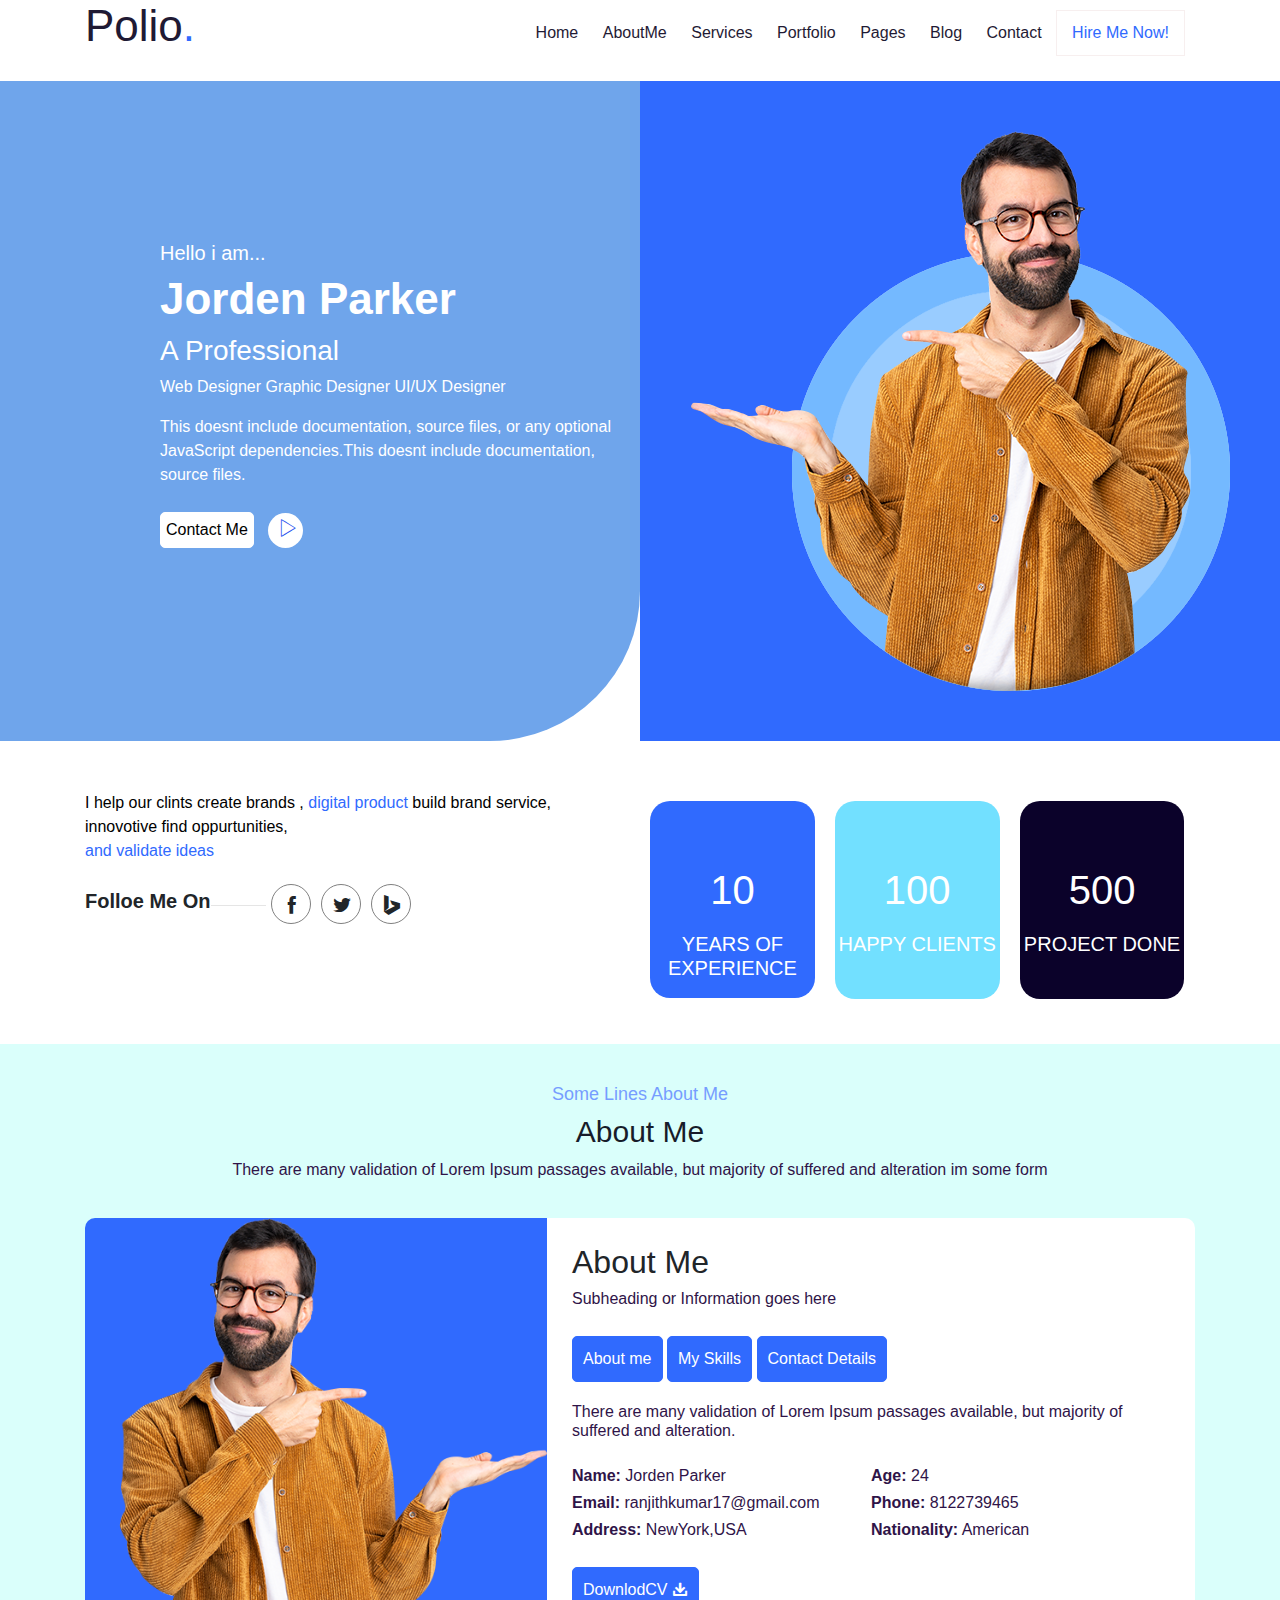
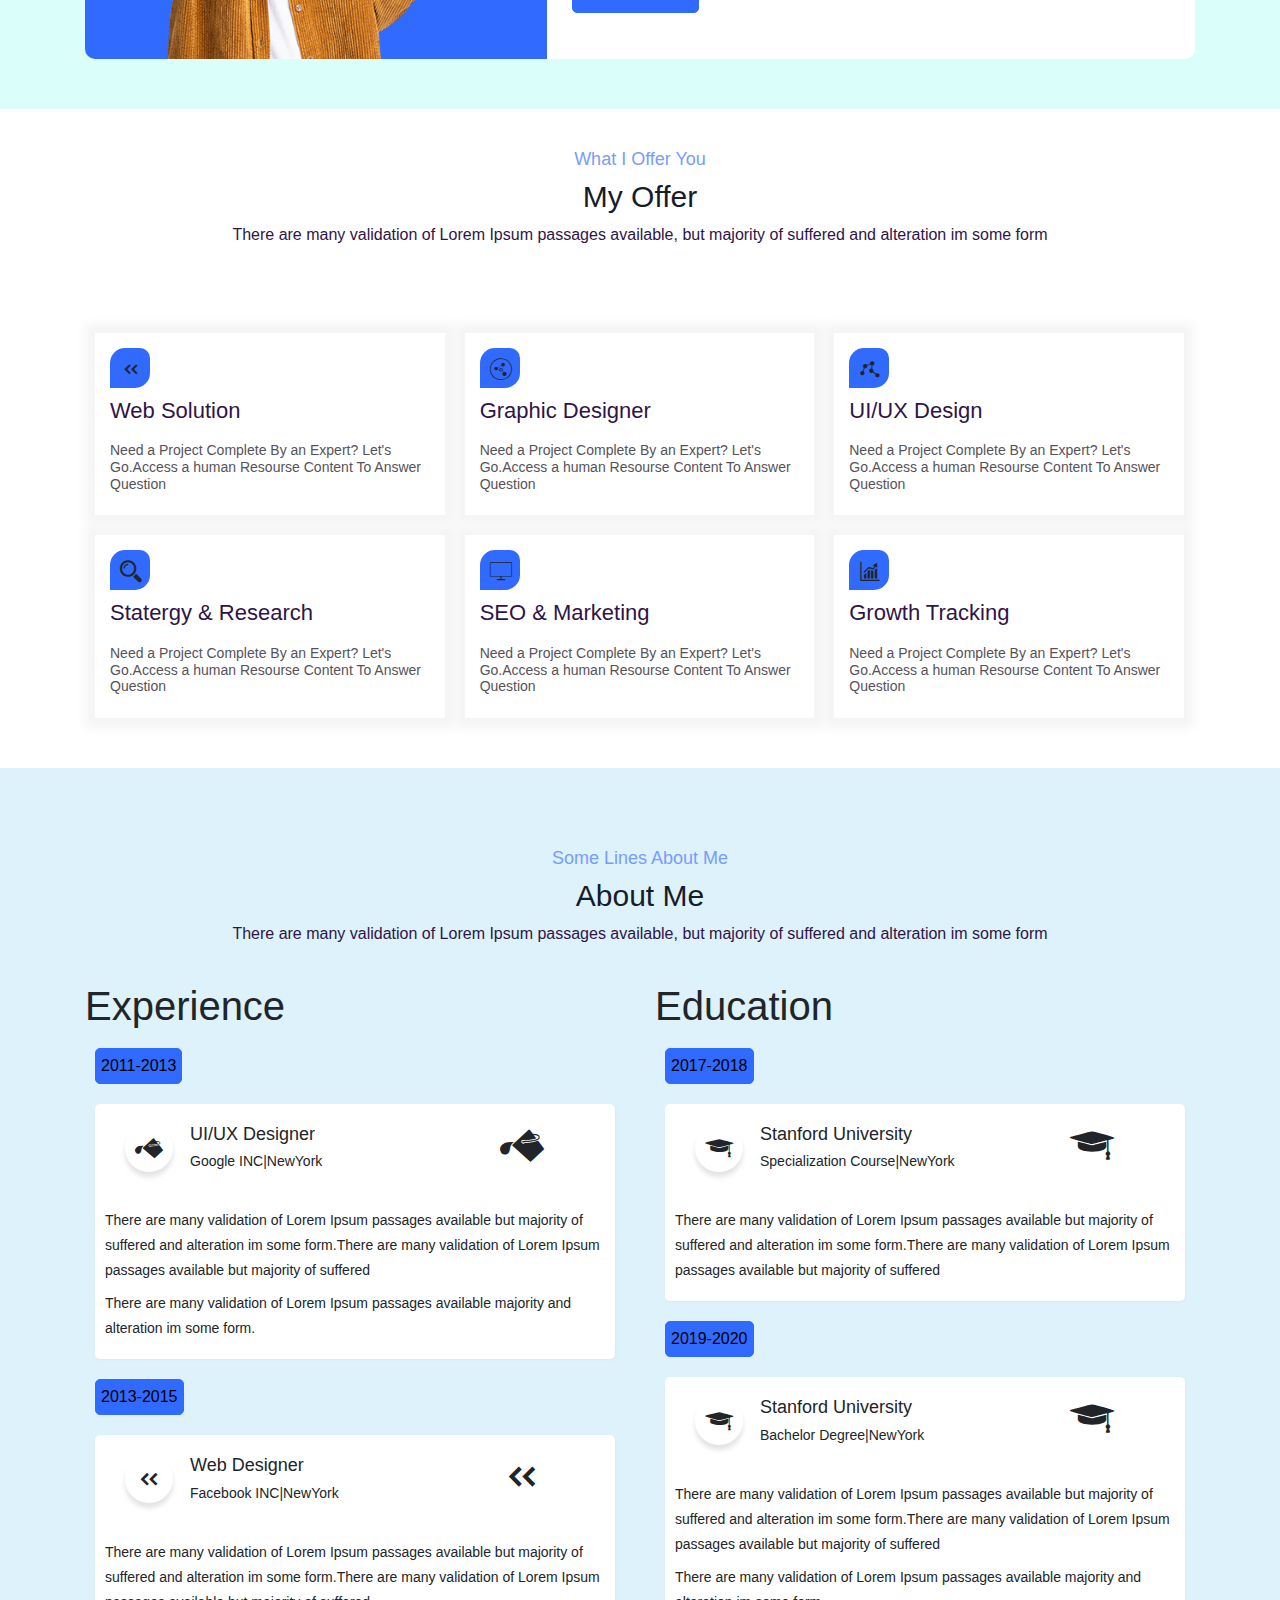
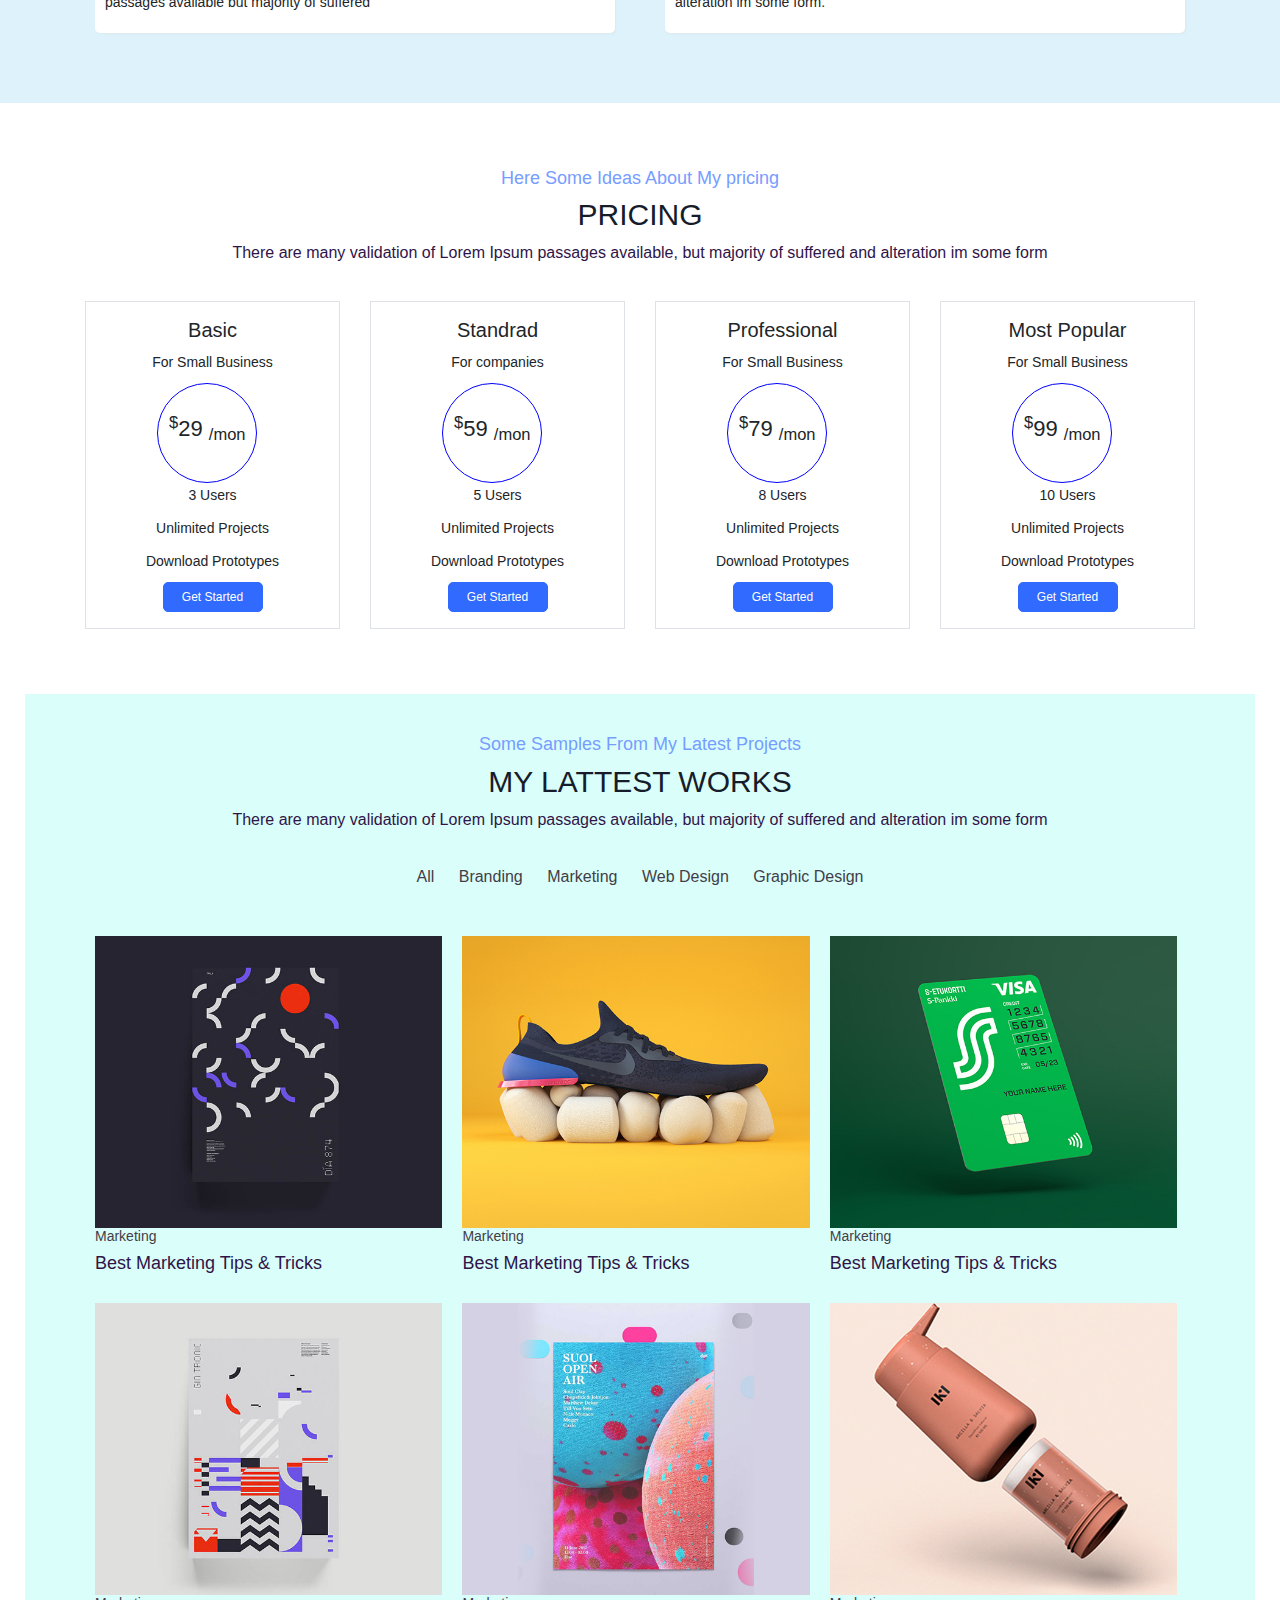
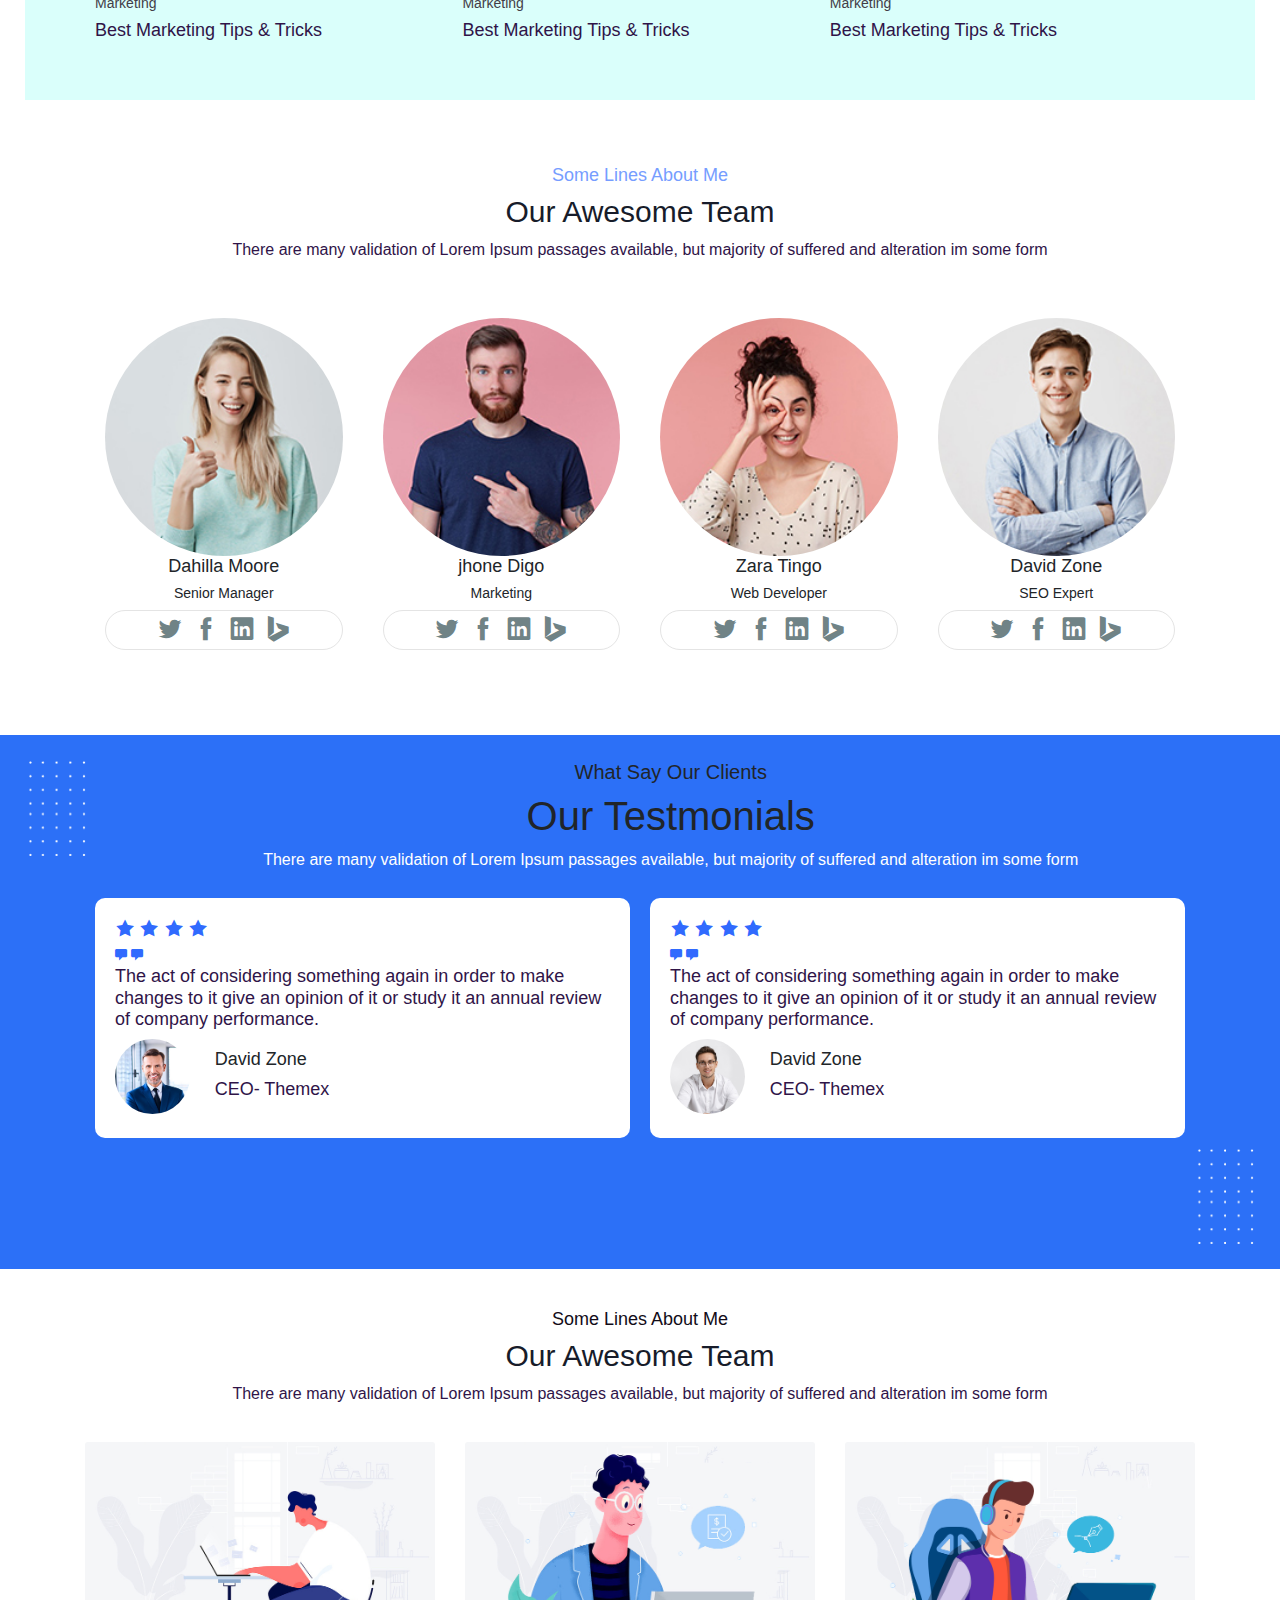
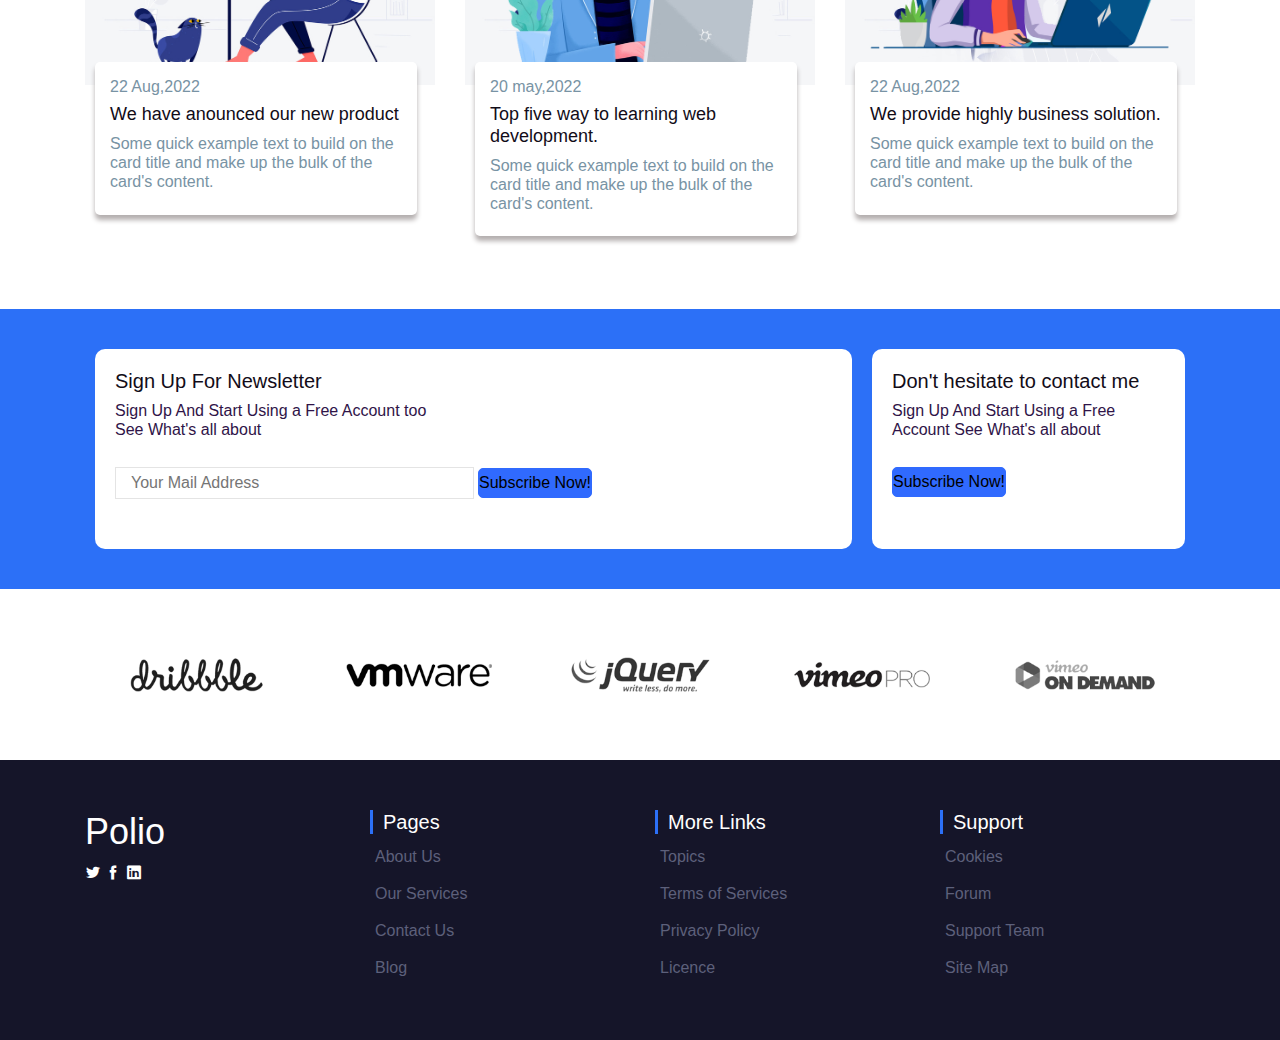
==== docs/index.html @ 1a8ba215 "first commit" ====
<!DOCTYPE html>
<html lang="en">
<head>
    <meta charset="UTF-8">
    <meta http-equiv="X-UA-Compatible" content="IE=edge">
    <meta name="viewport" content="width=device-width, initial-scale=1.0">
    <title>Document</title>
    <link rel="stylesheet" href="syle.css">
    <link rel="stylesheet" href="icofont.css">
    <link rel="stylesheet" href="bootstrap.min.css">
</head>
<body>
    <div class="flex-menu">
        <div class="container">
          
            <div class="header">
                <div class="head-text">
                    <h1>Polio<span style="color: rgb(48, 106, 254);">.</span></h1>
                </div>

                <div class="head-nav">
                    <nav>
                        <a href="">Home</a>
                        <a href="">AboutMe</a>
                        <a href="">Services</a>
                        <a href="">Portfolio</a>
                        <a href="">Pages</a>
                        <a href="">Blog</a>
                        <a href="">Contact</a>
                         <button>Hire Me Now!</button>
                       
                    </nav>
                     
                </div>
            </div>

        </div>
    </div>
    <!-- banner -->
    <div class="flex-banner">
        <div class="flexbox">
            
            <div class="banner-text">
                
                <div class="txt">
                    <h5>Hello i am...</h5>
                    <h1>Jorden Parker</h1>
                    <h3>A Professional</h3>
                    <ul>
                        <li>Web Designer</li>
                        <li>Graphic Designer</li>
                        <li>UI/UX Designer</li>
                    </ul>
                    <p>This doesnt include documentation, source files, or any optional JavaScript dependencies.This doesnt include documentation, source files.</p>
                    <button>Contact Me</button>
                    <div class="ii"><i class="icofont-play"></i></div>
                </div>
                
            </div>
            <div class="banner-img">
                <div class="image">
                    <img src="images/hero-image.png" alt="">
                </div>
            </div>
        </div>
    </div>
    <div class="achivements">
        <div class="container">
            <div class="acc">
                <div class="achive-co1">
                    <p>I help our clints create brands , <span style="color:rgb(48, 106, 254) ;">digital product</span> build  brand service, <br> innovotive find oppurtunities,
                        <br> <span style="color:rgb(48, 106, 254) ;">and validate ideas</span>
                    </p>
                    <div class="follow">
                        <h5><strong>Folloe Me On</strong></h5>
                        <div class="hr"><hr></div>
                        <i class="icofont-facebook"></i>
                        <i class="icofont-twitter"></i>
                        <i class="icofont-brand-bing"></i>

                    </div>
                </div>
                
                    <div class="achive-co">
                        <div class=" achive1">
                            <div class="ache">
                                <h1>10</h1>
                                <h6>YEARS OF EXPERIENCE</h6>
                            </div>
                        </div>
                        <div class=" achive2">
                          <div class="ache2">
                            <h1>100</h1>
                            <h6>HAPPY CLIENTS</h6>
                          </div>

                        </div>
                        <div class=" achive3">
                         <div class="ache3">
                            <h1>500</h1>
                            <h6>PROJECT DONE</h6>
                         </div>
                        </div>
                    </div>
                
            </div>
        </div>
    </div>
    
    <!-- about me  -->
    <div class="about">
       <div class="abttxt">
        <h5>Some Lines About Me</h5>
        <h1>About Me</h1>
        <p>There are many validation of Lorem Ipsum passages available, but majority of suffered and alteration im some form </p>
       </div>
        <div class="container">
          <div class="abot">
            <div class="aboutimg">
                <div class="abt-img">
                    <img src="images/about-me.png" alt="">
                </div>
            </div>
            <div class="about-me">
                <div class="abtme">
                    <h2>About Me</h2>
                    <h5>Subheading or Information goes here</h5>
                    <a href=""></a><button>About me</button>
                    <a href=""><button>My Skills</button></a>
                    <a href=""><button>Contact Details</button></a>
                    <h5>There are many validation of Lorem Ipsum passages available, but majority of suffered and alteration.</h5>
                   <div class="abtm">
                    <div class="name1">
                        <h5><strong>Name:</strong> Jorden Parker</h5>
                        <h5><strong>Email:</strong> ranjithkumar17@gmail.com</h5>
                        <h5><strong>Address:</strong> NewYork,USA</h5>
                       
                    </div>
                    <div class="name2">
                        <h5><strong>Age:</strong> 24</h5>
                        <h5><strong>Phone:</strong> 8122739465</h5>
                        <h5><strong>Nationality:</strong> American</h5>
                    </div>
                   </div>
                   <button>DownlodCV <i class="icofont-download"></i></button>
                </div>
            </div>
          </div>
        </div>
  
    </div>
    <!-- offer -->
    <div class="offers">
        <div class="abttxt">
            <h5>What I Offer You</h5>
            <h1>My Offer</h1>
            <p>There are many validation of Lorem Ipsum passages available, but majority of suffered and alteration im some form </p>
           </div>
           <div class="container">
            <div class=" offer">
                <div class="  offer1">
                  
                    <div class="offer11">
                        <div class="icon-abt">
                            <i class="icofont-double-left"></i>
                        </div>
                        <h3>Web Solution</h3>
                        <h4>Need a Project Complete By an Expert? Let's Go.Access a human Resourse Content To Answer Question</h4>

                    </div>
                </div>
                <div class=" offer1">
                  
                    <div class="offer11">
                        <div class="icon-abt">
                            <i class="icofont-chart-radar-graph"></i>
                        </div>
                        <h3>Graphic Designer</h3>
                        <h4>Need a Project Complete By an Expert? Let's Go.Access a human Resourse Content To Answer Question</h4>

                    </div>
                </div>
                <div class="  offer1">
                  
                    <div class="offer11">
                        <div class="icon-abt">
                            <i class="icofont-connection"></i>
                        </div>
                        <h3>UI/UX Design</h3>
                        <h4>Need a Project Complete By an Expert? Let's Go.Access a human Resourse Content To Answer Question</h4>

                    </div>
                </div>
                <div class="  offer1">
                  
                    <div class="offer11">
                        <div class="icon-abt">
                            <i class="icofont-search-2"></i>
                        </div>
                        <h3>Statergy & Research</h3>
                        <h4>Need a Project Complete By an Expert? Let's Go.Access a human Resourse Content To Answer Question</h4>

                    </div>
                </div>
                <div class="  offer1">
                  
                    <div class="offer11">
                        <div class="icon-abt">
                            <i class="icofont-monitor"></i>
                        </div>
                        <h3>SEO & Marketing</h3>
                        <h4>Need a Project Complete By an Expert? Let's Go.Access a human Resourse Content To Answer Question</h4>

                    </div>
                </div>
                <div class="  offer1">
                  
                    <div class="offer11">
                        <div class="icon-abt">
                            <i class="icofont-chart-growth"></i>
                        </div>
                        <h3>Growth Tracking</h3>
                        <h4>Need a Project Complete By an Expert? Let's Go.Access a human Resourse Content To Answer Question</h4>

                    </div>
                </div>
                
                
            </div>

           </div>
    </div>
    
    <!--  my resume-->
    <div class="resume">
        <div class="abttxt">
            <h5>Some Lines About Me</h5>
            <h1>About Me</h1>
            <p>There are many validation of Lorem Ipsum passages available, but majority of suffered and alteration im some form </p>
        </div>
           <div class="container">
            
            <div class="row">
                <div class=" col-6">
                    <h1>Experience</h1>
                    <button>2011-2013</button>
                   <div class="exp">
                   
                   <div class="flex-exp">
                    <div class="flex-icn">
                       <div class="icn">
                        <div class="icon1"><i class="icofont-color-bucket"></i>
                        </div>
                       </div>
                       <div class="res-txt">
                        <div class="resume-text">
                            <h2>UI/UX Designer</h2>
                             <h5>Google INC|NewYork </h5>
                         </div>
                       </div>
                       <div class="icn2">
                        <div class="icon1"><i class="icofont-color-bucket"></i>
                        </div>
                       </div>

                    
                       
                    </div>
                        <div class="rex-txt">
                            <h5>There are many validation of Lorem Ipsum passages available but majority of suffered and alteration im some form.There are many validation of Lorem Ipsum passages available but majority of suffered </h5>
                            <h5>There are many validation of Lorem Ipsum passages available majority and alteration im some form.</h5>
                        </div>
                   </div>
                   </div>
                   <button>2013-2015</button>
                   <div class="exp">
                   
                   <div class="flex-exp">
                    <div class="flex-icn">
                       <div class="icn">
                        <div class="icon1"><i class="icofont-double-left"></i>
                        </div>
                       </div>
                       <div class="res-txt">
                        <div class="resume-text">
                            <h2>Web Designer</h2>
                             <h5>Facebook INC|NewYork </h5>
                         </div>
                       </div>
                       <div class="icn2">
                        <div class="icon1"><i class="icofont-double-left"></i>
                        </div>
                       </div>

                    
                       
                    </div>
                        <div class="rex-txt">
                            <h5>There are many validation of Lorem Ipsum passages available but majority of suffered and alteration im some form.There are many validation of Lorem Ipsum passages available but majority of suffered </h5>
                           
                        </div>
                   </div>
                   </div>
                </div>
                 <div class="col-6">
                    <h1>Education</h1>
                    <button>2017-2018</button>
                   <div class="exp">
                   
                   <div class="flex-exp">
                    <div class="flex-icn">
                       <div class="icn">
                        <div class="icon1"><i class="icofont-hat-alt"></i>
                        </div>
                       </div>
                       <div class="res-txt">
                        <div class="resume-text">
                            <h2>Stanford University</h2>
                             <h5>Specialization Course|NewYork </h5>
                         </div>
                       </div>
                       <div class="icn2">
                        <div class="icon1"><i class="icofont-hat-alt"></i>
                        </div>
                       </div>

                    
                       
                    </div>
                        <div class="rex-txt">
                            <h5>There are many validation of Lorem Ipsum passages available but majority of suffered and alteration im some form.There are many validation of Lorem Ipsum passages available but majority of suffered </h5>
                           
                        </div>
                   </div>
                   </div>
                   <button>2019-2020</button>
                   <div class="exp">
                   
                   <div class="flex-exp">
                    <div class="flex-icn">
                       <div class="icn">
                        <div class="icon1"><i class="icofont-hat-alt"></i>
                        </div>
                       </div>
                       <div class="res-txt">
                        <div class="resume-text">
                            <h2>Stanford University</h2>
                             <h5>Bachelor Degree|NewYork </h5>
                         </div>
                       </div>
                       <div class="icn2">
                        <div class="icon1"><i class="icofont-hat-alt"></i>
                        </div>
                       </div>

                    
                       
                    </div>
                        <div class="rex-txt">
                            <h5>There are many validation of Lorem Ipsum passages available but majority of suffered and alteration im some form.There are many validation of Lorem Ipsum passages available but majority of suffered </h5>
                            <h5>There are many validation of Lorem Ipsum passages available majority and alteration im some form.</h5>
                           
                        </div>
                   </div>
                   </div>
                </div>

                 </div>            
                
                </div>
                
               
            </div>
            
           </div>
    </div>
    
    
                        
                    
                    
                 
                   
                 
   
                
                  
      

    <!--  pricing table-->
    <div class="pricing">
        <div class="abttxt">
            <h5>Here Some Ideas About My pricing </h5>
            <h1>PRICING <TABLE></TABLE></h1>
            <p>There are many validation of Lorem Ipsum passages available, but majority of suffered and alteration im some form </p>
           </div>
           <div class="container text-center">
            <div class="row g-2">
              <div class="col-3 basic ">
                <div class="p-3 border bg-white">
                    <h2> Basic</h2>
                    <h5>For Small Business</h5>
                    <div class="price">
                        <h3><sup>$</sup>29 <sub>/mon</sub></h3>
                    </div>
                    <h5>3 Users</h5>
                    <h5>Unlimited Projects</h5>
                    <h5>Download Prototypes</h5>
                    <button>Get Started</button>
                </div>
              </div>
              <div class="col-3 basic">
                <div class="p-3 border bg-white">
                    <h2>Standrad</h2>
                    <h5>For companies </h5>
                    <div class="price">
                        <h3><sup>$</sup>59 <sub>/mon</sub></h3>
                    </div>
                    <h5>5 Users</h5>
                    <h5>Unlimited Projects</h5>
                    <h5>Download Prototypes</h5>
                    <button>Get Started</button>
                </div>
              </div>
              <div class="col-3 basic">
                <div class="p-3 border bg-white">
                    <h2> Professional</h2>
                    <h5>For Small Business</h5>
                    <div class="price">
                        <h3><sup>$</sup>79 <sub>/mon</sub></h3>
                    </div>
                    <h5>8 Users</h5>
                    <h5>Unlimited Projects</h5>
                    <h5>Download Prototypes</h5>
                    <button>Get Started</button>
                </div>
              </div>
              <div class="col-3 basic">
                <div class="p-3 border bg-white">
                    <h2> Most Popular</h2>
                    <h5>For Small Business</h5>
                    <div class="price">
                        <h3><sup>$</sup>99 <sub>/mon</sub></h3>
                    </div>
                    <h5>10 Users</h5>
                    <h5>Unlimited Projects</h5>
                    <h5>Download Prototypes</h5>
                    <button>Get Started</button>
                </div>
              </div>
              
            </div>
          </div>
      
    </div>
    <!-- my latest work -->
    <div class="my-work">
        <div class="abttxt">
            <h5>Some Samples From My Latest Projects</h5>
            <h1>MY LATTEST WORKS</h1>
            <p>There are many validation of Lorem Ipsum passages available, but majority of suffered and alteration im some form </p>
            <div class="btn">
                <nav>
                <a href="">All</a>
                <a href="">Branding</a>
                <a href="">Marketing</a>
                <a href="">Web Design</a>
                <a href="">Graphic Design</a>
            </nav>
        </div>

            
        </div>
        <div class="container">
            <div class="work-img">
                <div class="flex-work">
                    <div class="work1">
                        <img src="images/p1.jpg" alt="">
                        <h4>Marketing</h4>
                        <h3>Best Marketing Tips & Tricks</h3>
                    </div>
                </div>
                <div class="flex-work">
                    <div class="work1">
                        <img src="images/p2.jpg" alt="">
                        <h4>Marketing</h4>
                        <h3>Best Marketing Tips & Tricks</h3>
                    </div>
                </div>
                <div class="flex-work">
                    <div class="work1">
                        <img src="images/p3.jpg" alt="">
                        <h4>Marketing</h4>
                        <h3>Best Marketing Tips & Tricks</h3>
                    </div>
                </div>
                <div class="flex-work">
                    <div class="work1">
                        <img src="images/p4.jpg" alt="">
                        <h4>Marketing</h4>
                        <h3>Best Marketing Tips & Tricks</h3>
                    </div>
                </div>
                <div class="flex-work">
                    <div class="work1">
                        <img src="images/p5.jpg" alt="">
                        <h4>Marketing</h4>
                        <h3>Best Marketing Tips & Tricks</h3>
                    </div>
                </div>
                <div class="flex-work">
                    <div class="work1">
                        <img src="images/p6.jpg" alt="">
                        <h4>Marketing</h4>
                        <h3>Best Marketing Tips & Tricks</h3>
                    </div>
                </div>
               
            </div>
        </div>

    </div>

    <!-- Our Team -->
    <div class="team">
        <div class="abttxt">
            <h5>Some Lines About Me</h5>
            <h1>Our Awesome Team</h1>
            <p>There are many validation of Lorem Ipsum passages available, but majority of suffered and alteration im some form </p>
         </div>
         <div class="container">
            <div class="team-img">
                <div class="team-img1">
                    <div class="team1">
                        <img src="images/t1.jpg" alt="">
                        <h4>Dahilla Moore</h4>
                        <h3>Senior Manager</h3>
                        <div class="team-icon">
                            <a href=""><i class="icofont-twitter"></i></a>
                            <a href=""><i class="icofont-facebook"></i></a>
                            <a href=""><i class="icofont-linkedin"></i></a>
                            <a href=""><i class="icofont-brand-bing"></i></a>
                        </div>

                    </div>
                </div>
                <div class="team-img1">
                    <div class="team1">
                        <img src="images/t2.jpg" alt="">
                        <h4>jhone Digo</h4>
                        <h3>Marketing</h3>
                        <div class="team-icon">
                            <a href=""><i class="icofont-twitter"></i></a>
                            <a href=""><i class="icofont-facebook"></i></a>
                            <a href=""><i class="icofont-linkedin"></i></a>
                            <a href=""><i class="icofont-brand-bing"></i></a>
                        </div>
                    </div>
                </div>
                <div class="team-img1">
                    <div class="team1">
                        <img src="images/t3.jpg" alt="">
                        <h4>Zara Tingo</h4>
                        <h3>Web Developer</h3>
                        <div class="team-icon">
                            <a href=""><i class="icofont-twitter"></i></a>
                            <a href=""><i class="icofont-facebook"></i></a>
                            <a href=""><i class="icofont-linkedin"></i></a>
                            <a href=""><i class="icofont-brand-bing"></i></a>
                        </div>
                    </div>
                </div>
                <div class="team-img1">
                    <div class="team1">
                        <img src="images/t4.jpg" alt="">
                        <h4>David Zone</h4>
                        <h3>SEO Expert</h3>
                        <div class="team-icon">
                            <a href=""><i class="icofont-twitter"></i></a>
                            <a href=""><i class="icofont-facebook"></i></a>
                            <a href=""><i class="icofont-linkedin"></i></a>
                            <a href=""><i class="icofont-brand-bing"></i></a>
                        </div>
                    </div>
                </div>

            </div>
        </div>
    </div>
    <!-- Testmonials -->
    <div class="testimonial">
       
        <div class="abtxt">
           <div class="iii">
            <img src="images/testi-shape.png" alt="">
           </div>
           <div class="ttt">
            <h5>What Say Our Clients</h5>
            <h1>Our Testmonials</h1>
            <p>There are many validation of Lorem Ipsum passages available, but majority of suffered and alteration im some form </p>
           </div>
         </div>
         <div class="container">
            <div class="testmonial">
                <div class="flex-test">
                    <div class="flexbox-text">
                        <div class="test-icon">
                            <i class="icofont-star"></i>
                            <i class="icofont-star"></i>
                            <i class="icofont-star"></i>
                            <i class="icofont-star"></i>
                        </div>
                        <div class="test-msg-i">
                            <i class="icofont-ui-messaging"></i>
                            <i class="icofont-ui-messaging"></i>
                        </div>
                        <h2>The act of considering something again in order to make changes to it give an opinion of it or study it an annual review of company performance.</h2>
                        <div class="profile-test">
                            <div class="pro-icon">
                                <img src="images/testi1.jpg" alt="">
                            </div>
                            <div class="pro-text">
                                <h3>David Zone</h3>
                                <h2>CEO- Themex</h2>
                            </div>
                        </div>
                    </div>
                </div>
                <div class="flex-test">
                    <div class="flexbox-text">
                        <div class="test-icon">
                            <i class="icofont-star"></i>
                            <i class="icofont-star"></i>
                            <i class="icofont-star"></i>
                            <i class="icofont-star"></i>
                        </div>
                        <div class="test-msg-i">
                            <i class="icofont-ui-messaging"></i>
                            <i class="icofont-ui-messaging"></i>
                        </div>
                        <h2>The act of considering something again in order to make changes to it give an opinion of it or study it an annual review of company performance.</h2>
                        <div class="profile-test">
                            <div class="pro-icon">
                                <img src="images/testi2.jpg" alt="">
                            </div>
                            <div class="pro-text">
                                <h3>David Zone</h3>
                                <h2>CEO- Themex</h2>
                            </div>
                        </div>
                    </div>
                </div>
               
               
             </div>
         </div>
        <div class="des">
            <div class="iiend">
                <img src="images/testi-shape.png" alt="">
               </div>
        </div>
         
    </div>
    <!-- latest blog -->
    <div class="blog">
        <div class="abttxt">
            <h5>Some Lines About Me</h5>
            <h1>Our Awesome Team</h1>
            <p>There are many validation of Lorem Ipsum passages available, but majority of suffered and alteration im some form </p>
         </div>
        <div class="container">
            <div class="row">
                <div class="col-4">
                    <div class="blogs" >
                        <img src="images/blog1.jpg" class="card-img-top" alt="...">
                        
                      </div>
                      <div class="blogbody">
                        <div class="blogbdy">
                            <h3>22 Aug,2022</h3>
                        <h5>We have anounced our new product</h5>
                        <h3>Some quick example text to build on the card title and make up the bulk of the card's content.</h3>
                        </div>
                        
                      </div>
                     
                </div>
                <div class="col-4">
                    <div class="blogs" >
                        <img src="images/blog2.jpg" class="card-img-top" alt="...">
                        
                      </div>
                      <div class="blogbody">
                        <div class="blogbdy">
                            <h3>20 may,2022</h3>
                        <h5>Top five way to learning web development.</h5>
                        <h3>Some quick example text to build on the card title and make up the bulk of the card's content.</h3>
                        </div>
                        
                      </div>
                     
                </div>
                <div class="col-4">
                    <div class="blogs" >
                        <img src="images/blog3.jpg" class="card-img-top" alt="...">
                        
                      </div>
                      <div class="blogbody">
                        <div class="blogbdy">
                            <h3>22 Aug,2022</h3>
                        <h5>We provide highly business solution.</h5>
                        <h3>Some quick example text to build on the card title and make up the bulk of the card's content.</h3>
                        </div>
                        
                      </div>
                     
                </div>
            </div>
        </div>
    </div>
    

    <!-- form -->
    <div class="form">
        <div class="container">
           <div class="flex-form">
            <div class="form-signin">
                <div class="form-sign">
                    <h2>Sign Up For Newsletter</h2>
                    <h3>Sign Up And Start Using a Free Account too <br> See What's all about</h3>
                   <div class="frm">
                    <input type="email" placeholder="Your Mail Address">
                    <button>Subscribe Now!</button>
                   </div>
                </div>
            </div>
            <div class="form-contact">
                <div class="form-sign">
                    <h2>Don't hesitate to contact me</h2>
                    <h3>Sign Up And Start Using a Free Account See What's all about</h3>
                    <div class="frm">
                        
                        <button>Subscribe Now!</button>
                       </div>
                </div>
            </div>
           </div>
         </div>
        
    </div>
    <!-- client -->
    <div class="sponser">
        <div class="container">
            <div class="client">
                <div class="client1">
                    <div class="clint-img">
                        <img src="images/client1.png" alt="">
                    </div>
                </div>
                <div class="client1">
                    <div class="clint-img">
                        <img src="images/client2.png" alt="">
                    </div>
                </div>
                <div class="client1">
                    <div class="clint-img">
                        <img src="images/client3.png" alt="">
                    </div>
                </div>
                <div class="client1">
                    <div class="clint-img">
                        <img src="images/client4.png" alt="">
                    </div>
                </div>
                <div class="client1">
                    <div class="clint-img">
                        <img src="images/client5.png" alt="">
                    </div>
                </div>
               
            </div>
        </div>
    </div>

    <!-- footer -->
    <div class="footer">
        <div class="container ">
            <div class="row">
                <div class="col-3">
                    <h1>Polio</h1>
                    <div class="footer-icon">
                        <a href=""><i class="icofont-twitter"></i></a>
                        <a href=""><i class="icofont-facebook"></i></a>
                        <a href=""><i class="icofont-linkedin"></i></a>
                    </div>
                </div>
                <div class="col-3 links">
                    <h2>Pages</h2>
                    <a href=""> <h3>About Us</h3></a>
                    <a href=""> <h3> Our Services</h3></a>
                    <a href=""> <h3> Contact Us</h3></a>
                    <a href=""> <h3>Blog</h3></a>
                </div>
                <div class="col-3 links">
                    <h2>More Links</h2>
                    <a href=""> <h3>Topics</h3></a>
                    <a href=""> <h3>Terms of Services</h3></a>
                    <a href=""> <h3>Privacy Policy</h3></a>
                    <a href=""> <h3> Licence</h3></a>
                </div>
                <div class="col-3 links">
                    <h2>Support</h2>
                    <a href=""> <h3>Cookies</h3></a>
                    <a href=""> <h3>Forum</h3></a>
                    <a href=""> <h3>Support Team</h3></a>
                    <a href=""> <h3>Site Map</h3></a>
                </div>
            </div>
        </div>
    </div>
    
    




    


    <script src="bootstrap.bundle.min.js"></script>
</body>
</html>
 <!-- <h1>Experience</h1>
                            <button>2011-2013</button>
                        <div class="flex-exp">
                           
                           

        
        
                            
        
                        </div> -->
---- docs/syle.css ----
*{
    margin: 0;
    padding: 0;
    
}
.header{
    width: 100%;
    height: auto;
    justify-content: space-between;
    display: flex;
    
}
.head-text h1{
    font-size: 44px;
    color: rgb(31, 26, 52);

}
.head-nav nav{
    display: inline-block;
    padding: 10px;
}
.head-nav a{

    display: inline-block;
    padding: 10px;
    text-decoration: none;
    color: rgb(31, 26, 52);
  
} 
.head-nav a:hover{
    color: rgb(48, 106, 254);
    text-decoration: none;
    /* border-width: 5px; */
    
    border-bottom: 3px solid rgb(68, 92, 119);
}
.head-nav button{
    padding: 10px 15px;
    color: rgb(48, 106, 254); 
    box-shadow: 1px 2px 15px 15px solid rgb(247, 239, 239);
    border: 1px solid rgb(247, 239, 239);
    background-color: white;
}
.ii{
    /* color:rgb(48, 106, 254) ; */
    font-size: 20px;
    width: 35px;
    height: 35px;
    border-radius: 100%;
    background-color: #fff;
    color: rgb(36, 80, 238);
    display: inline-block;
    justify-content: center;
    align-items: center;
    padding-left: 10px;
    margin: 10px;
}

/* banner */
.flex-banner{
    margin-top: 15px;
}
.flexbox{
    width: 100%;
    height: auto;
    display: flex;
}
.txt h5 ,ul,p{
    color: #fff;
}
.txt h1{
    color: #fff;
    font-size: 44px;
    font-weight: 700;   
}
.txt h3{
    color: #fff;
    font-size: 28px;
    font-weight: 500;   
}
.banner-text ,.banner-img{
    width: 50%;
    height: auto;
    display: flex;
   
}
.banner-text{
    background-color: rgb(111, 165, 235);
    border-radius: 0 0 150px ;
    position: relative;
}
.txt{
    justify-content: center;
    align-items: center;
    
   padding-top: 25%;
    padding-left: 25%;
}
.txt button{
    max-width: 150px;
    background-color: white;
    border-radius: 5px;
    border: 1px solid white;
    padding: 5px;
}
.txt ul li{
    display: inline-block;
}
.banner-img{
    background-color: rgb(48, 106, 254); 
}
.image{
    padding: 50px;
}
.achivements {
    margin-top: 50px;
}
.achivements h6{
    font-size: 20px;
    padding-top: 10px;

}
.follow {
    display:flex;
}
.hr{
    display: inline-block;
    padding-top: 10px;
    width: 10%;

}
.achive-co1 p{
    color: black;
}
.follow i{
    display:inline-block;
    font-size: 20px;
    width: 40px;
    height: 40px;
    border-radius: 100%;
    align-items: center;
    justify-content: center;
    border: 1px solid grey;
    padding: 10px;
    margin: 5px;

    
    
}
.follow h5{
    padding-top: 10px;
}
.banner-img img {   
    width: 100%;
    height: auto;
    object-fit: cover;
  
}
.acc{
    width: 100%;
    height: auto; 
    display: flex;
    
}
.achive-co1{
    width: 50%;
    height: auto;

}
.achive-co{
    width: 50%;
    height: auto;
    display: flex;
}
.achive1,
.achive2,
.achive3{
    width: 33.3%;
    height: auto;
    
}

.ache{
    margin: 10px;
    background-color: rgb(48, 106, 254);
    border-radius: 20px;
    padding-top: 65px;
    padding-bottom: 10px;  
}

.achive-co h1 ,h6{
    color: white;
    text-align: center;
}
.ache2{
    margin: 10px;
    
    border-radius: 20px;
    padding-top: 65px;
    padding-bottom: 35px;  
    background-color: rgb(114, 224, 255);
}
.ache3{
    margin: 10px;
    background-color: rgb(11, 2, 42);
    border-radius: 20px;
    padding-top: 65px;
    padding-bottom: 35px;    
 /* about  */
}


.about{
    background-color: rgb(218, 255, 251);
    margin-top: 35px;
    padding-bottom: 50px;
    
}

.abot{
    width: 100%;
    height: auto;
    display: flex;
  
    
}
.abttxt{
   
    width: 100%;
    text-align: center;
    padding: 40px 0 20px 0;
}
.abttxt h5{
    color: rgb(118, 157, 255);
    font-size: 18px;

}
.abttxt h1{
    color: rgb(23, 28, 42);
    font-size: 30px;

}
.abttxt p{
   
    color: rgb(47, 20, 72);
    font-size: 16px;

}
.abtm{
    width: 100%;
    height: auto;
    display: flex;
    margin-top: 25px;
}
.name1 ,.name2{
    width: 50%;
    height: auto;
}
.about-me{
    padding: 25px;
    background-color: #fff;
    border-radius: 0 10px 10px 0;
  
}
.about-me h5{
    color: rgb(47, 20, 72);
    font-size: 16px;
}
.aboutimg{
    width: 50%;
    height: auto;
    background-color: rgb(48, 106, 254);
    border-radius: 10px 0 0 10px;

}

.abtme button{
    background-color: #fff;
    border: 1px solid #fff; 
    
    margin-top: 20px;
    margin-bottom: 20px;
    color: rgb(19, 34, 73);
    padding: 10px;
    border-radius: 5px;
    
}
.abtme button{
    background-color: rgb(48, 106, 254);
    border: 1px solid rgb(48, 106, 254); 
    color: #fff;

}

.aboutimg img{
    width: 100%;
    height: auto;
}
/* offer */
.offer{
    width: 100%;
    height: auto;
    display: flex;
    flex-wrap: wrap;
    padding-top: 40px;
    padding-bottom: 40px;
}
.offer1{
    width: 33.3%;
    
    height: auto;
   
    
}
.offer11{
    background-color: #fff;
    box-shadow: 0px 0 10px 10px rgb(245, 245, 245);
   margin: 10px;
   padding: 15px;
   
}
.offer1 h3{
    font-size: 22px;
    color: rgb(47, 20, 72);
    padding: 10px 0px;
}
.offer1 h4{
    font-size: 14px;
    color: rgb(86, 82, 90);
}
.icon-abt{
    display: flex;
    width: 100%;
    height: auto;
    margin: 0 auto;
    

}
.icon-abt i{
    align-items: center;
    font-size: 22px;
    justify-content: center;
    width: 40px;
    height: 40px;
    padding: 10px;
    border-radius: 15px 10px 15px 0px ;
    background-color:rgb(48, 106, 254) ;
}
/* resume */
.resume{
    background-color: rgb(221, 242, 250);
    padding-top: 40px;
    padding-bottom: 60px;

}
.exp{
    margin: 10px; 
    padding: 10px;
    background-color:#fff;
    box-shadow: 1px 1px 2px 0px rgb(222, 232, 238);
    border-radius: 5px;

}
.resume button{
    background-color:rgb(48, 106, 254) ;
    border: 1px solid rgb(48, 106, 254) ;
    padding: 5px;
    margin: 10px;
    border-radius: 5px;
}
.flex-icn{
    width: 100%;
    height: auto;
    display: flex;
}
.icn 
{
    width: 15%;
    height: auto;
    padding: 10px;
}
.res-txt{
    width: 60%;
    height: auto;
    padding: 10px;

}
.icn2 
{
    width: 15%;
    height: auto;
}
.icon1{
    padding: 10px;
}
.icn i{
    font-size: 28px;
    width: 40px;
    height: 40px;
    padding: 10px;
    border-radius: 100%;
    box-shadow: 0 5px 5px 0px rgb(227, 227, 227);
    text-align: center;
    
}
.resume-text h2{
    font-size: 18px; 

}
.rex-txt h5{
    font-size: 14px; 
    line-height: 25px;

}
.rex-txt{
    padding-top:20px ;
    
}
.resume-text h5{
    font-size: 14px; 

}
.icn2 i{
    font-size: 44px;
  
    padding: 10px;
    
 
    text-align: center;
    
}

/* pricing table */
.pricing{
    margin: 25px;
    padding-bottom: 40px;
}

.basic h2{
    font-size: 20px;
}
.basic h5{
    font-size: 14px;
    line-height: 25px;
}
.price{
    margin-left: 25%;
    width: 100px;
    height: 100px;
    border-radius: 100%;
    text-decoration: dotted;
    border: 1px solid blue;
    justify-content: center;
    align-items: center;
    display: flex;

}
.price h3{
    font-size: 22px;
}
.basic button{
    background-color:rgb(48, 106, 254);
    border: 1px solid rgb(48, 106, 254);
    color: white;
    font-size: 12px;
    width: 100px;
    height: 30px;
    border-radius: 05px;

}

/* klatest work */
.my-work{
    background-color: rgb(218, 255, 251);
    margin: 25px;
    padding-bottom: 40px;

}
.work-img{
    width: 100%;
    height: auto;
    display: flex;
    flex-wrap: wrap;
}
.flex-work{
    width: 31.3%;
    height: auto;
    margin: 10px;
}
.flex-work img{
    width: 100%;
    height: auto;

}
.work1 h3{
    font-size: 18px;
    color: rgb(47, 20, 72);

}
.work1 h4{
    font-size: 14px;
    color: rgb(66, 61, 71);

}

.btn a{
    
     display: inline-block; 
    text-align: center;
    justify-content: center;
    align-items: center;
    text-decoration: none;
    color: rgb(66, 61, 71);
    padding: 10px;
    
}
.btn a:hover{
    
   color: rgb(89, 91, 234);
   text-decoration: none;
   
}
/* team */
.iii{
    width: 5%;
    height: auto;
}
.iii img{
    width: 100%;
}
.des{
    display: flex;
    width: 100%;
    height: auto;
    justify-content: flex-end;
}
.iiend{
    width: 5%;
    height: auto;
}
.iiend img
{
   
    width: 100%;
    height: auto;

}
.abtxt{
    display: flex;
    width: 100%;
    height: auto;
}
.ttt{
    text-align: center;
    width: 95%;
    height: auto;
}
.team{
    margin: 25px;
    padding-bottom: 40px;

}
.team-img{
    width: 100%;
    height: auto;
    display: flex;
}
.team-img1{
    width: 25%;
    height: auto;
}
.team1{
    margin: 20px;
    text-align: center;
}
.team1 h4{
    font-size: 18px;
}
.team1 h3{
    font-size: 14px;
}
.team-icon{
    width: 100%;
    height: 40px;
    border-radius: 25px;
    border: 1px solid rgb(228, 228, 228);
    justify-content: space-evenly;
    justify-content: center;
    align-items: center;
    display: flex;
}
.team1 img{
    width: 100%;
    height: auto;
    border-radius: 100%;
}
.team-icon i{
    font-size: 26px;
    color:rgb(112, 131, 134) ;
    padding: 5px;
 
    text-align: center;
}

/* test */
.testimonial{
    padding: 25px;
    background-color: rgb(44, 112, 247);
}
.testmonial{
    width: 100%;
    height: auto;
    display: flex;
   
}
.flex-test{
    width: 50%;
    height: auto;
   
}
.flexbox-text{
    margin: 10px;
    background-color: #fff;
    padding: 20px;
    border-radius: 10px;
  
}
.flexbox-text h2{
    font-size: 18px;
    color: rgb(47, 20, 72);
  
}
.test-icon i{
    font-size: 20px;
    color:rgb(48, 106, 254) ;

}
.test-msg-i i{
    font-size: 12px;
    color:rgb(48, 106, 254) ;

}
.profile-test{
    width: 100%;
    height: auto;
    display: flex;
}
.pro-icon{
    width: 20%;
    height: auto;
}
.pro-icon img{
    width: 75px;
    height: 75px;
    border-radius: 100%;
}
.pro-text{
    width: 90%;
    height: auto;
    padding:  10px  ;
}
.pro-text h3{
    font-size: 18px;    
}
/* blog */
.blog{
width: 100%;
height: 600px;
margin-bottom: 40px;
}
.blogs{
    position: relative;
    display: flex;

}
.blogbody{
    position: absolute;
    top: 210px;
    width: 90%;
  
}
.blog h3{
    font-size: 16px;
    color: rgb(120, 147, 164);
}
.blog h5{
    font-size: 18px;
    color: rgb(18, 12, 24);
}
.blogbdy{
    border-radius: 5px;
    margin: 10px;
    background-color: #fff;
    padding: 15px;
    box-shadow: 0px 5px 5px 0px rgb(180, 175, 175) ;
}

/* form */
.form{
    background-color: rgb(44, 112, 247);
    padding-top: 30px;
    padding-bottom: 30px;
}
.flex-form{
    width: 100%;
    height: auto;
    display: flex;
}
.form-signin{
    width: 70%;
    
}
.form-contact{
    width: 30%;
    
}
.form-sign {
    margin: 10px;
    background-color: #fff;
    padding: 20px;
    border-radius: 10px;
    height: 200px;
}
.form-sign h2{
    font-size: 20px;
    color: rgb(18, 12, 24);

}
.form-sign h3{
    font-size: 16px;
    color: rgb(47, 20, 72);

}
.form-sign input{
    width: 50%;
    height: 30px;
    border: 1px solid rgb(228, 228, 228);
    padding: 15px;

}
.frm{
    padding: 20px 0;
}
.form-sign button{
    width: auto;
    height: 30px;
    border: 1px solid  rgb(48, 106, 254);
    background-color: rgb(48, 106, 254);
    border-radius: 5px;
}
.client{
    width: 100%;
    height: auto;
    display: flex;
}
.client1{
    width: 20%;
    height: auto;
}
.clint-img{
    margin: 10px;
}
.clint-img img{
    width: 100%;
    height: auto;
}
/* sponser */
.sponser{
    margin: 25px;
}
/* footer */
.footer{
    background-color: rgb(21, 21, 41);
    padding: 50px;
}
.footer h1{
    color: white;
    font-size: 36px;
}
.footer-icon a{
    color: white;
    font-size: 16px;
}

.links h2{
    font-size: 20px;
    color: white;
    border-left: 3px solid rgb(44, 112, 247);
    padding: 0 10px;

}
.links h3 {
    font-size: 16px;
    color: rgb(93, 96, 123);
    
   padding: 5px;

}.links h3:hover{
    color: rgb(95, 180, 255);
    
}
.links a:hover{
    text-decoration: none;
    
}
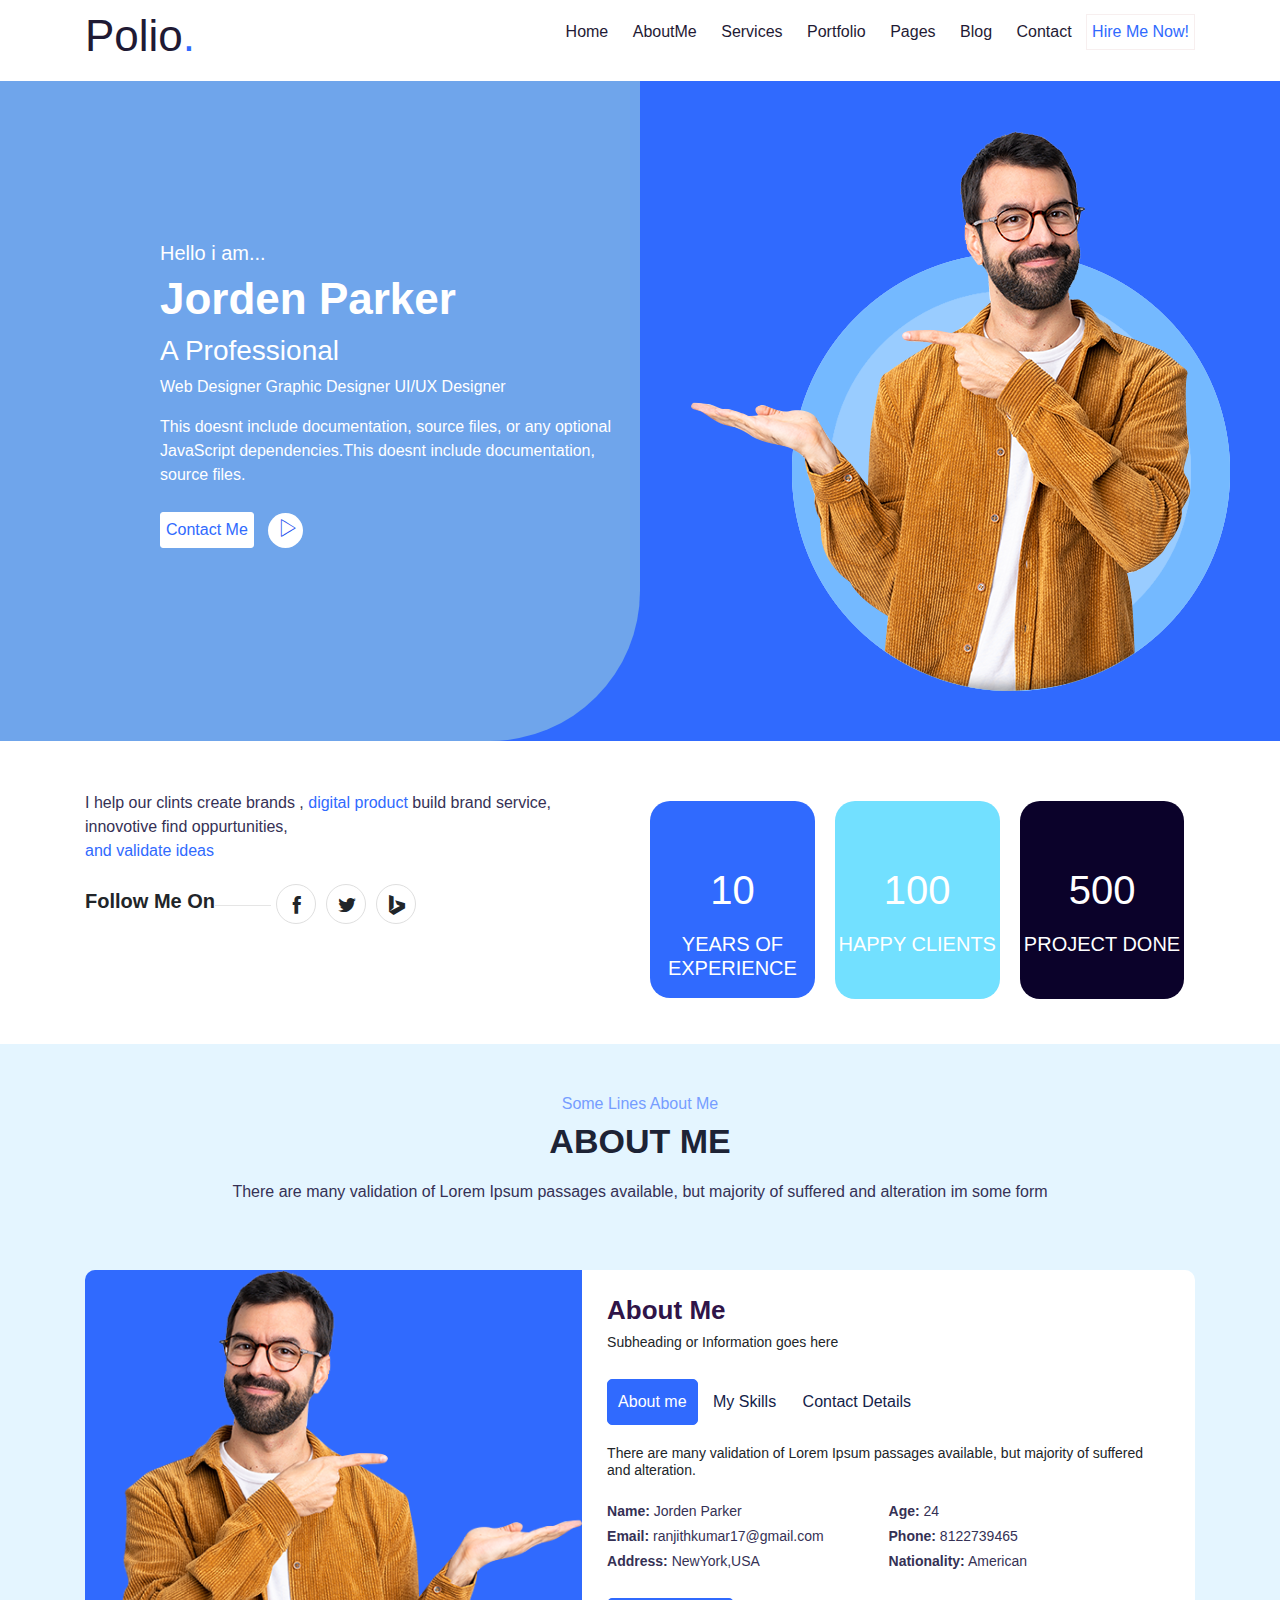
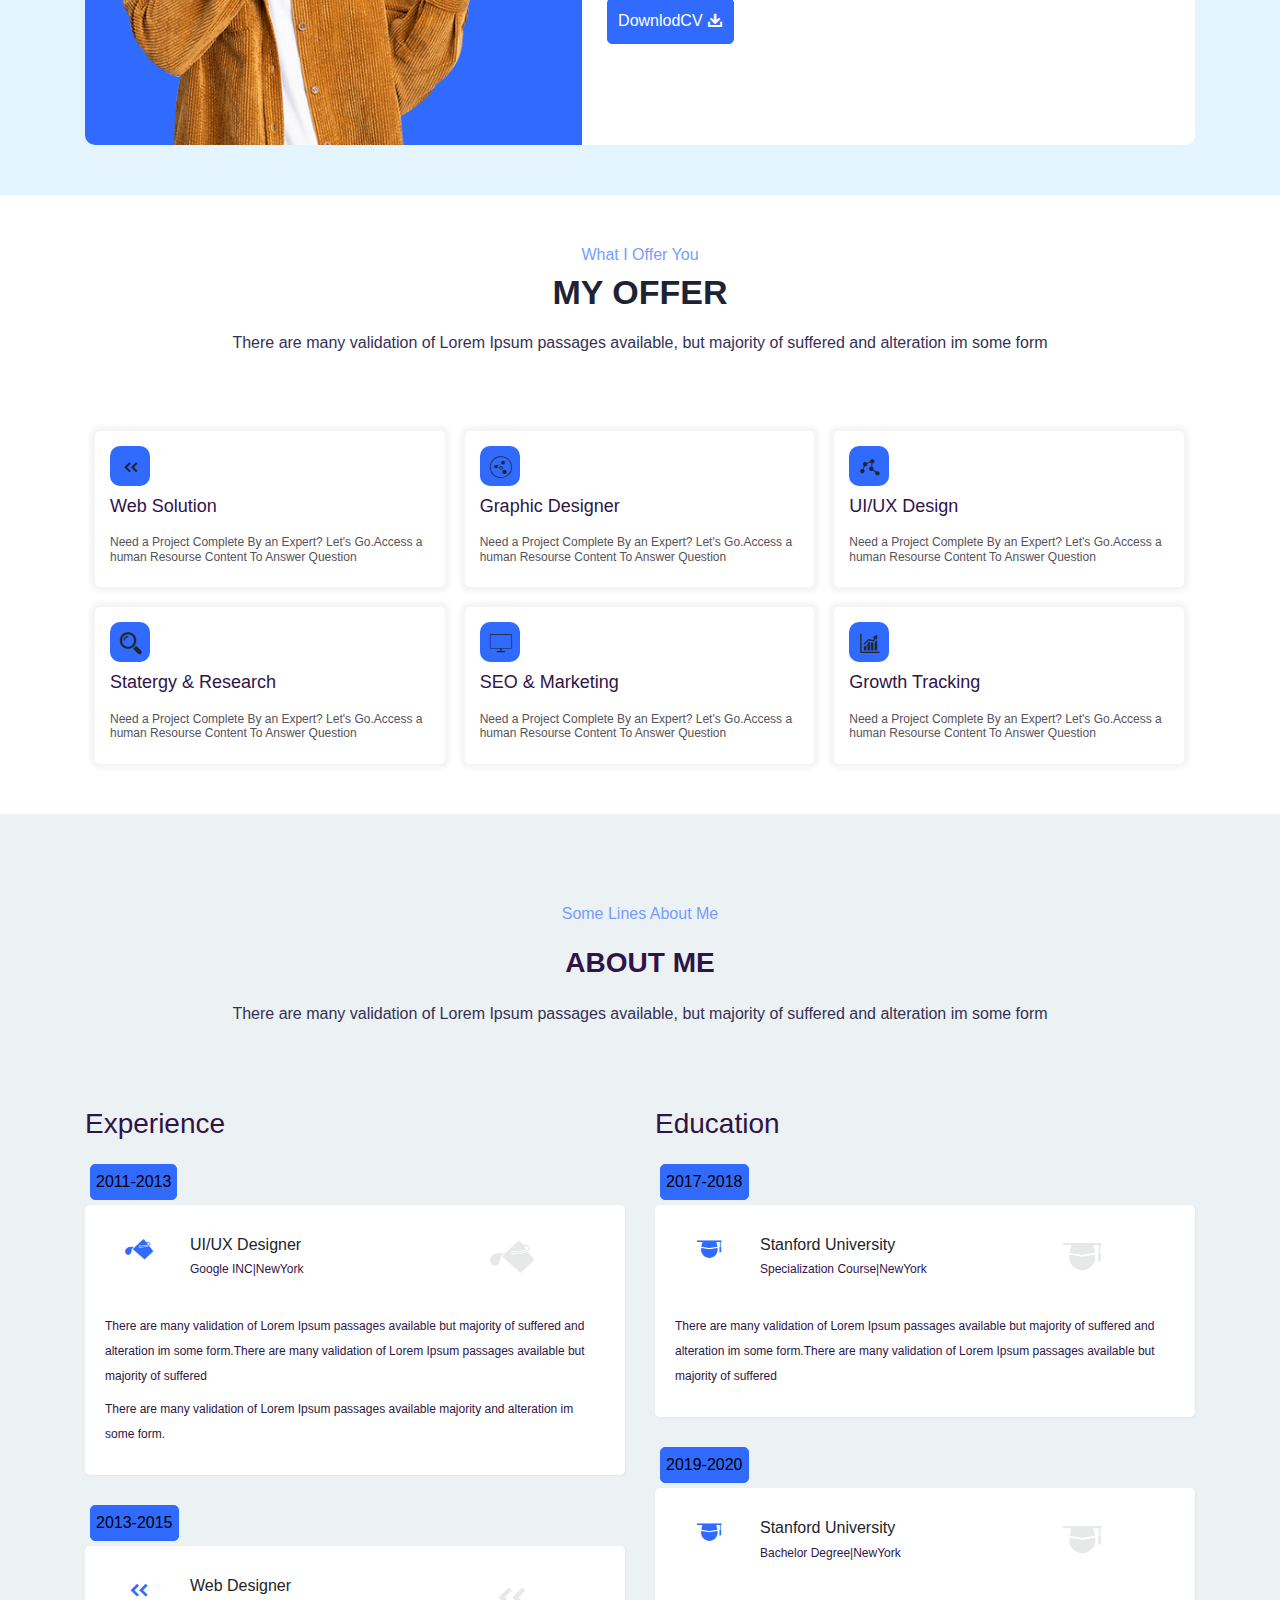
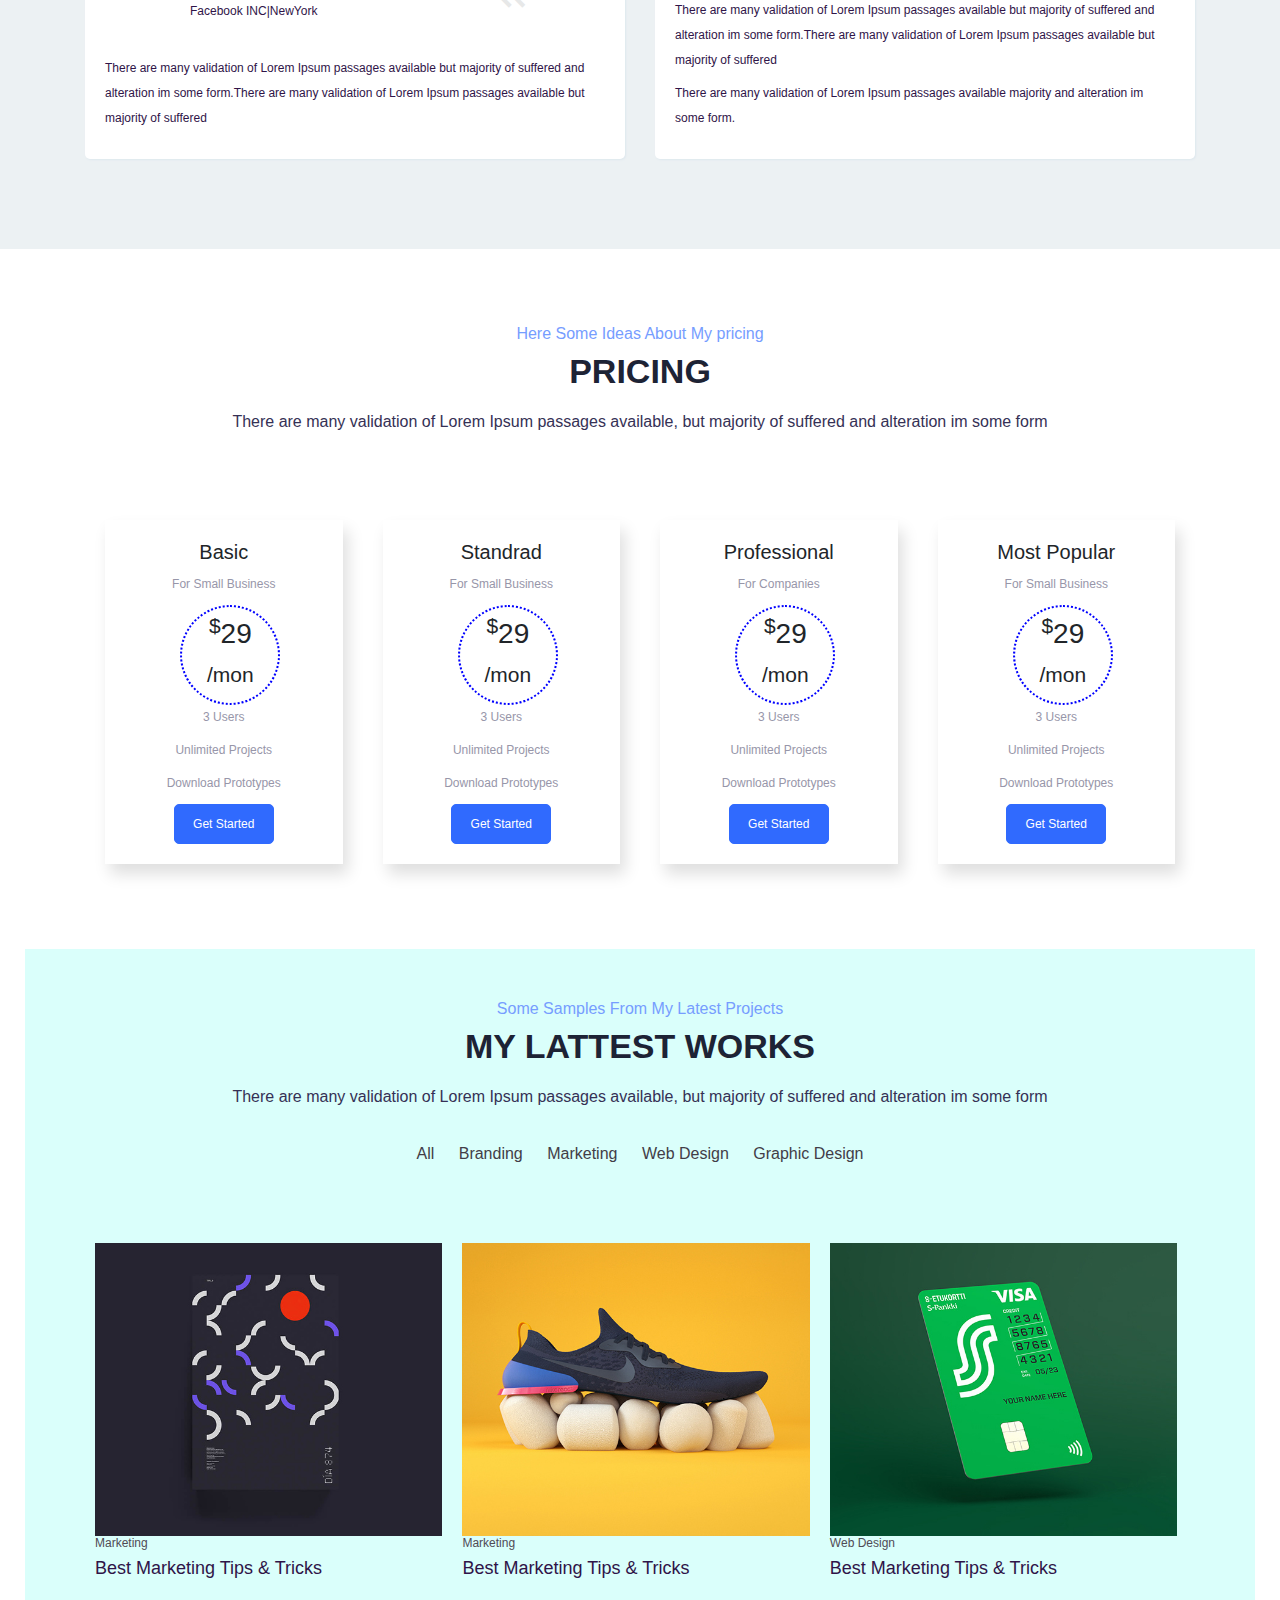
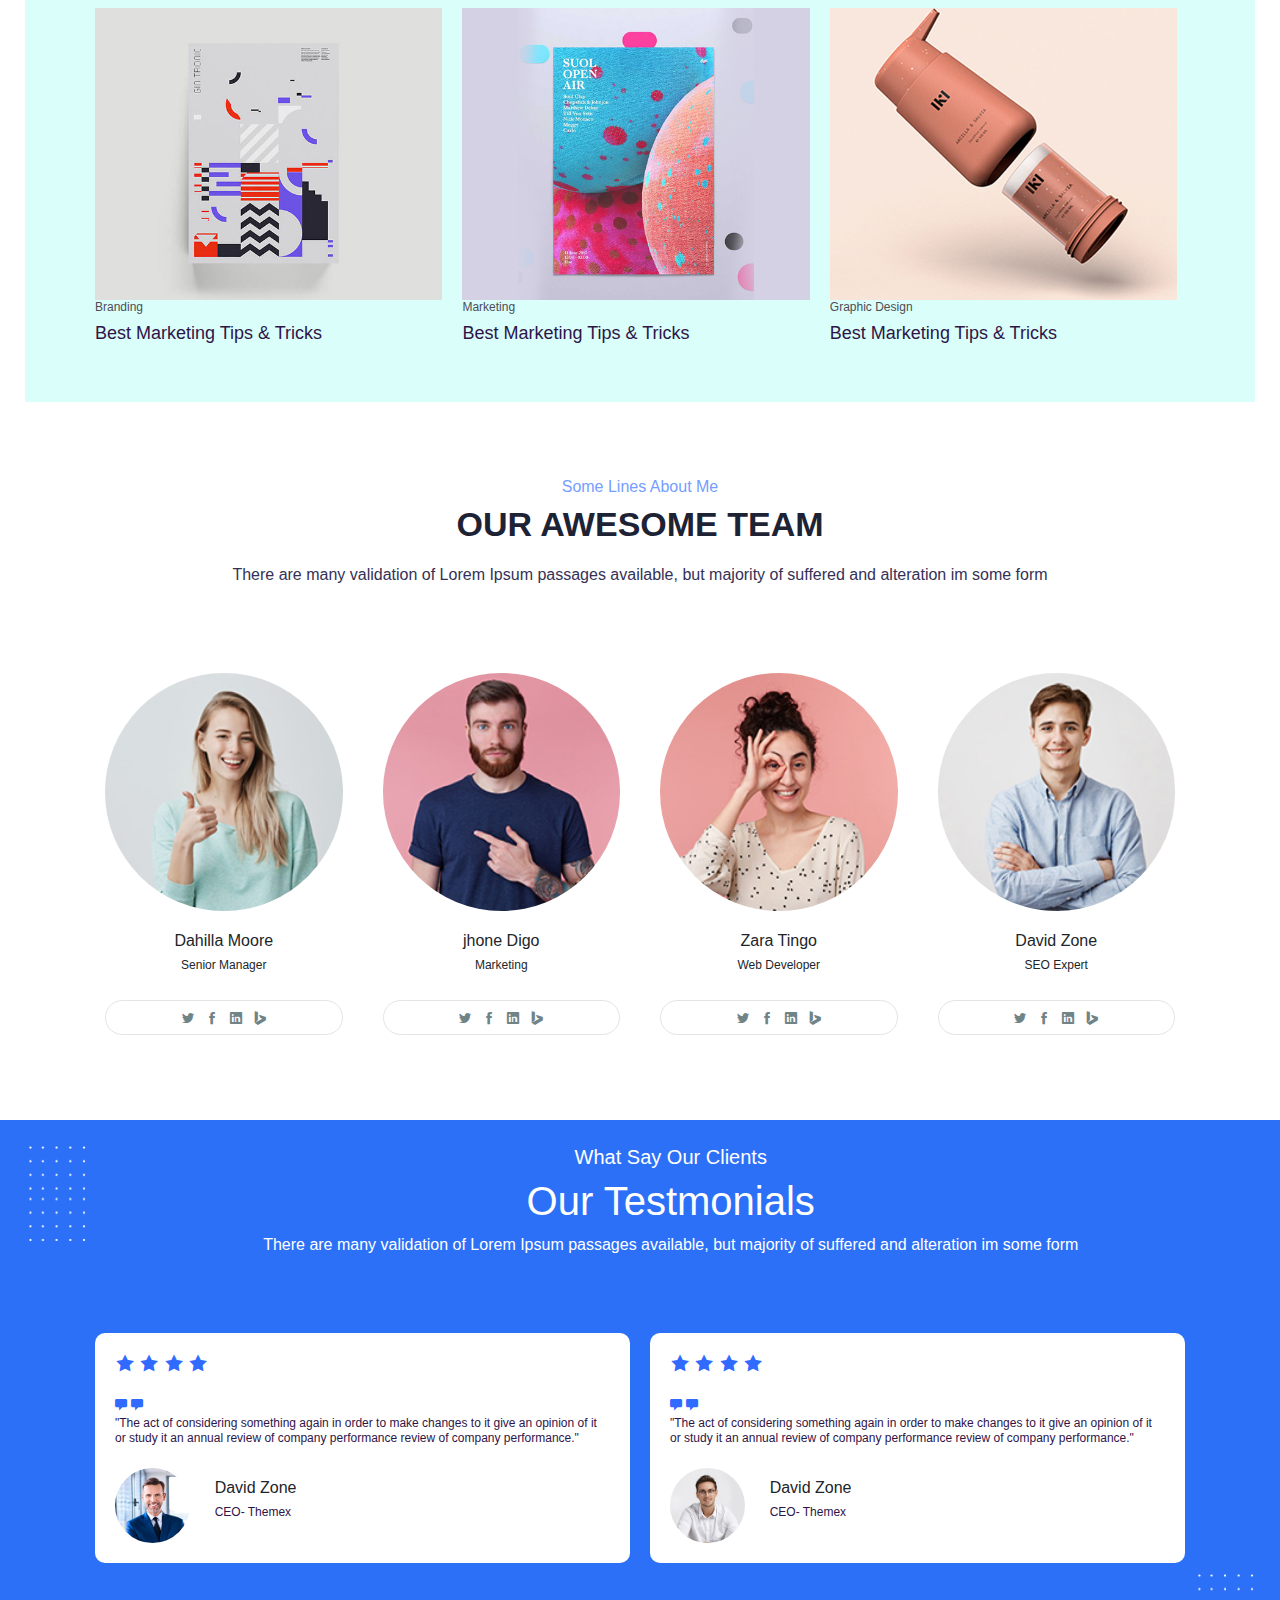
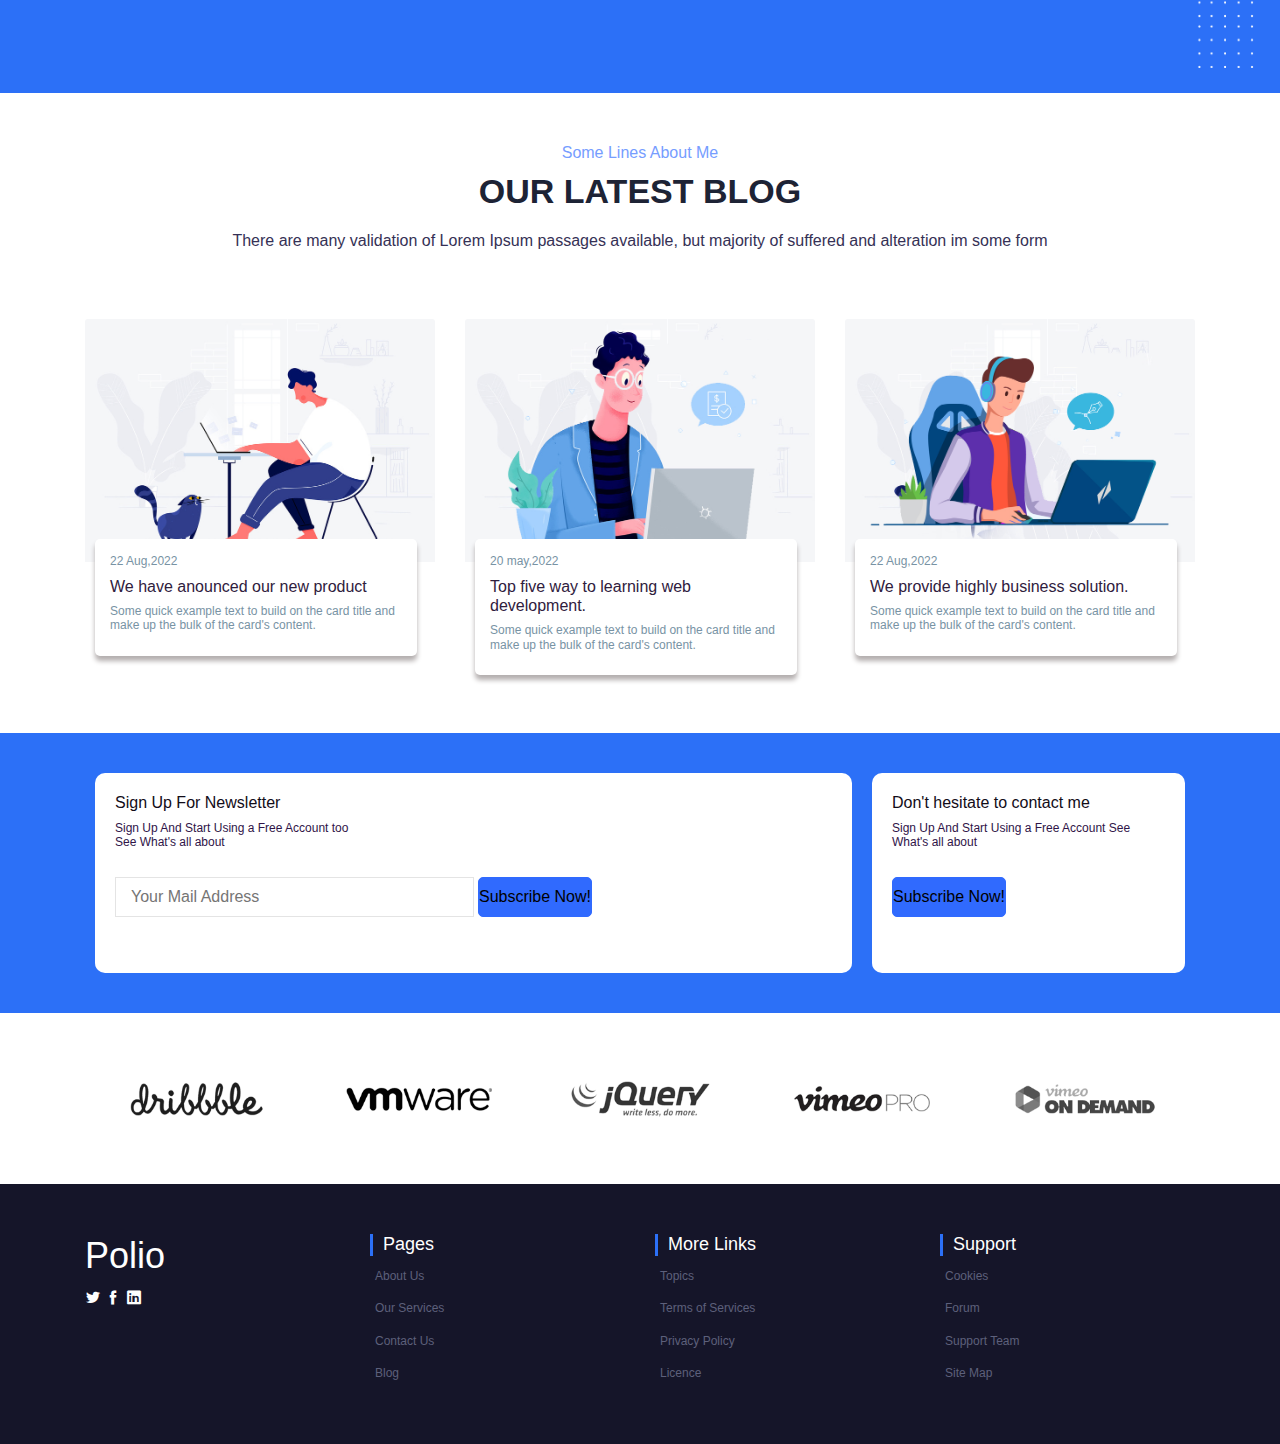
==== commit 9c7cbaa9: "update" ====
--- a/docs/index.html
+++ b/docs/index.html
@@ -61,6 +61,9 @@
                 <div class="image">
                     <img src="images/hero-image.png" alt="">
                 </div>
+                <div class="ban-img">
+                    <i class="icofont-ui-play"></i>
+                </div>
             </div>
         </div>
     </div>
@@ -72,7 +75,7 @@
                         <br> <span style="color:rgb(48, 106, 254) ;">and validate ideas</span>
                     </p>
                     <div class="follow">
-                        <h5><strong>Folloe Me On</strong></h5>
+                        <h5><strong>Follow Me On</strong></h5>
                         <div class="hr"><hr></div>
                         <i class="icofont-facebook"></i>
                         <i class="icofont-twitter"></i>
@@ -111,7 +114,8 @@
     <div class="about">
        <div class="abttxt">
         <h5>Some Lines About Me</h5>
-        <h1>About Me</h1>
+        <h1>ABOUT ME</h1>
+        
         <p>There are many validation of Lorem Ipsum passages available, but majority of suffered and alteration im some form </p>
        </div>
         <div class="container">
@@ -124,25 +128,28 @@
             <div class="about-me">
                 <div class="abtme">
                     <h2>About Me</h2>
+                    
                     <h5>Subheading or Information goes here</h5>
-                    <a href=""></a><button>About me</button>
+                   <div class="buttn">
+                     <a href=""></a><button class="bb">About me</button>
                     <a href=""><button>My Skills</button></a>
                     <a href=""><button>Contact Details</button></a>
+                   </div>
                     <h5>There are many validation of Lorem Ipsum passages available, but majority of suffered and alteration.</h5>
                    <div class="abtm">
                     <div class="name1">
-                        <h5><strong>Name:</strong> Jorden Parker</h5>
-                        <h5><strong>Email:</strong> ranjithkumar17@gmail.com</h5>
-                        <h5><strong>Address:</strong> NewYork,USA</h5>
+                        <h6><strong>Name:</strong> Jorden Parker</h6>
+                        <h6><strong>Email:</strong> ranjithkumar17@gmail.com</h6>
+                        <h6><strong>Address:</strong> NewYork,USA</h6>
                        
                     </div>
                     <div class="name2">
-                        <h5><strong>Age:</strong> 24</h5>
-                        <h5><strong>Phone:</strong> 8122739465</h5>
-                        <h5><strong>Nationality:</strong> American</h5>
-                    </div>
-                   </div>
-                   <button>DownlodCV <i class="icofont-download"></i></button>
+                        <h6><strong>Age:</strong> 24</h6>
+                        <h6><strong>Phone:</strong> 8122739465</h6>
+                        <h6><strong>Nationality:</strong> American</h6>
+                    </div>
+                   </div>
+                   <button class="bb">DownlodCV <i class="icofont-download"></i></button>
                 </div>
             </div>
           </div>
@@ -153,7 +160,7 @@
     <div class="offers">
         <div class="abttxt">
             <h5>What I Offer You</h5>
-            <h1>My Offer</h1>
+            <h1>MY OFFER</h1>
             <p>There are many validation of Lorem Ipsum passages available, but majority of suffered and alteration im some form </p>
            </div>
            <div class="container">
@@ -235,7 +242,7 @@
     <div class="resume">
         <div class="abttxt">
             <h5>Some Lines About Me</h5>
-            <h1>About Me</h1>
+            <h1>ABOUT ME</h1>
             <p>There are many validation of Lorem Ipsum passages available, but majority of suffered and alteration im some form </p>
         </div>
            <div class="container">
@@ -259,7 +266,7 @@
                          </div>
                        </div>
                        <div class="icn2">
-                        <div class="icon1"><i class="icofont-color-bucket"></i>
+                        <div class="icon2"><i class="icofont-color-bucket"></i>
                         </div>
                        </div>
 
@@ -288,7 +295,7 @@
                          </div>
                        </div>
                        <div class="icn2">
-                        <div class="icon1"><i class="icofont-double-left"></i>
+                        <div class="icon2"><i class="icofont-double-left"></i>
                         </div>
                        </div>
 
@@ -310,7 +317,7 @@
                    <div class="flex-exp">
                     <div class="flex-icn">
                        <div class="icn">
-                        <div class="icon1"><i class="icofont-hat-alt"></i>
+                        <div class="icon1"><i class="icofont-graduate"></i>
                         </div>
                        </div>
                        <div class="res-txt">
@@ -320,7 +327,7 @@
                          </div>
                        </div>
                        <div class="icn2">
-                        <div class="icon1"><i class="icofont-hat-alt"></i>
+                        <div class="icon2"><i class="icofont-graduate"></i>
                         </div>
                        </div>
 
@@ -339,7 +346,7 @@
                    <div class="flex-exp">
                     <div class="flex-icn">
                        <div class="icn">
-                        <div class="icon1"><i class="icofont-hat-alt"></i>
+                        <div class="icon1"><i class="icofont-graduate"></i>
                         </div>
                        </div>
                        <div class="res-txt">
@@ -349,7 +356,7 @@
                          </div>
                        </div>
                        <div class="icn2">
-                        <div class="icon1"><i class="icofont-hat-alt"></i>
+                        <div class="icon2"><i class="icofont-graduate"></i>
                         </div>
                        </div>
 
@@ -375,84 +382,80 @@
            </div>
     </div>
     
-    
-                        
-                    
-                    
-                 
-                   
-                 
-   
-                
-                  
-      
 
     <!--  pricing table-->
     <div class="pricing">
         <div class="abttxt">
             <h5>Here Some Ideas About My pricing </h5>
-            <h1>PRICING <TABLE></TABLE></h1>
+            <h1>PRICING </h1>
             <p>There are many validation of Lorem Ipsum passages available, but majority of suffered and alteration im some form </p>
            </div>
-           <div class="container text-center">
-            <div class="row g-2">
-              <div class="col-3 basic ">
-                <div class="p-3 border bg-white">
-                    <h2> Basic</h2>
-                    <h5>For Small Business</h5>
-                    <div class="price">
-                        <h3><sup>$</sup>29 <sub>/mon</sub></h3>
-                    </div>
-                    <h5>3 Users</h5>
-                    <h5>Unlimited Projects</h5>
-                    <h5>Download Prototypes</h5>
-                    <button>Get Started</button>
-                </div>
-              </div>
-              <div class="col-3 basic">
-                <div class="p-3 border bg-white">
-                    <h2>Standrad</h2>
-                    <h5>For companies </h5>
-                    <div class="price">
-                        <h3><sup>$</sup>59 <sub>/mon</sub></h3>
-                    </div>
-                    <h5>5 Users</h5>
-                    <h5>Unlimited Projects</h5>
-                    <h5>Download Prototypes</h5>
-                    <button>Get Started</button>
-                </div>
-              </div>
-              <div class="col-3 basic">
-                <div class="p-3 border bg-white">
-                    <h2> Professional</h2>
-                    <h5>For Small Business</h5>
-                    <div class="price">
-                        <h3><sup>$</sup>79 <sub>/mon</sub></h3>
-                    </div>
-                    <h5>8 Users</h5>
-                    <h5>Unlimited Projects</h5>
-                    <h5>Download Prototypes</h5>
-                    <button>Get Started</button>
-                </div>
-              </div>
-              <div class="col-3 basic">
-                <div class="p-3 border bg-white">
-                    <h2> Most Popular</h2>
-                    <h5>For Small Business</h5>
-                    <div class="price">
-                        <h3><sup>$</sup>99 <sub>/mon</sub></h3>
-                    </div>
-                    <h5>10 Users</h5>
-                    <h5>Unlimited Projects</h5>
-                    <h5>Download Prototypes</h5>
-                    <button>Get Started</button>
-                </div>
-              </div>
-              
-            </div>
-          </div>
+           <div class="container">
+            <div class="prices">
+                <div class="flex-price1">
+                    <div class="price1">
+                        <h2> Basic</h2>
+                        <h5>For Small Business</h5>
+                        <div class="price">
+                            <h3><sup>$</sup>29 <sub>/mon</sub></h3>
+                        </div>
+                        <h5>3 Users</h5>
+                        <h5>Unlimited Projects</h5>
+                        <h5>Download Prototypes</h5>
+                        <button>Get Started</button>
+
+                    </div>
+                </div>
+                <div class="flex-price1">
+                    <div class="price1">
+                        <h2> Standrad</h2>
+                        <h5>For Small Business</h5>
+                        <div class="price">
+                            <h3><sup>$</sup>29 <sub>/mon</sub></h3>
+                        </div>
+                        <h5>3 Users</h5>
+                        <h5>Unlimited Projects</h5>
+                        <h5>Download Prototypes</h5>
+                        <button>Get Started</button>
+
+                    </div>
+                </div>
+                <div class="flex-price1">
+                    <div class="price1">
+                        <h2> Professional</h2>
+                        <h5>For Companies</h5>
+                        <div class="price">
+                            <h3><sup>$</sup>29 <sub>/mon</sub></h3>
+                        </div>
+                        <h5>3 Users</h5>
+                        <h5>Unlimited Projects</h5>
+                        <h5>Download Prototypes</h5>
+                        <button>Get Started</button>
+
+                    </div>
+                </div>
+                <div class="flex-price1">
+                    <div class="price1">
+                        <h2> Most Popular</h2>
+                        <h5>For Small Business</h5>
+                        <div class="price">
+                            <h3><sup>$</sup>29 <sub>/mon</sub></h3>
+                        </div>
+                        <h5>3 Users</h5>
+                        <h5>Unlimited Projects</h5>
+                        <h5>Download Prototypes</h5>
+                        <button>Get Started</button>
+
+                    </div>
+                </div>
+            </div>
+           </div>
+          
+          
       
     </div>
+    
+ 
     <!-- my latest work -->
     <div class="my-work">
         <div class="abttxt">
@@ -490,14 +493,14 @@
                 <div class="flex-work">
                     <div class="work1">
                         <img src="images/p3.jpg" alt="">
-                        <h4>Marketing</h4>
+                        <h4>Web Design</h4>
                         <h3>Best Marketing Tips & Tricks</h3>
                     </div>
                 </div>
                 <div class="flex-work">
                     <div class="work1">
                         <img src="images/p4.jpg" alt="">
-                        <h4>Marketing</h4>
+                        <h4>Branding</h4>
                         <h3>Best Marketing Tips & Tricks</h3>
                     </div>
                 </div>
@@ -511,7 +514,7 @@
                 <div class="flex-work">
                     <div class="work1">
                         <img src="images/p6.jpg" alt="">
-                        <h4>Marketing</h4>
+                        <h4>Graphic Design</h4>
                         <h3>Best Marketing Tips & Tricks</h3>
                     </div>
                 </div>
@@ -525,7 +528,7 @@
     <div class="team">
         <div class="abttxt">
             <h5>Some Lines About Me</h5>
-            <h1>Our Awesome Team</h1>
+            <h1>OUR AWESOME TEAM</h1>
             <p>There are many validation of Lorem Ipsum passages available, but majority of suffered and alteration im some form </p>
          </div>
          <div class="container">
@@ -614,7 +617,7 @@
                             <i class="icofont-ui-messaging"></i>
                             <i class="icofont-ui-messaging"></i>
                         </div>
-                        <h2>The act of considering something again in order to make changes to it give an opinion of it or study it an annual review of company performance.</h2>
+                        <h2>"The act of considering something again in order to make changes to it give an opinion of it or study it an annual review of company performance review of company performance."</h2>
                         <div class="profile-test">
                             <div class="pro-icon">
                                 <img src="images/testi1.jpg" alt="">
@@ -638,7 +641,7 @@
                             <i class="icofont-ui-messaging"></i>
                             <i class="icofont-ui-messaging"></i>
                         </div>
-                        <h2>The act of considering something again in order to make changes to it give an opinion of it or study it an annual review of company performance.</h2>
+                        <h2>"The act of considering something again in order to make changes to it give an opinion of it or study it an annual review of company performance review of company performance."</h2>
                         <div class="profile-test">
                             <div class="pro-icon">
                                 <img src="images/testi2.jpg" alt="">
@@ -665,7 +668,7 @@
     <div class="blog">
         <div class="abttxt">
             <h5>Some Lines About Me</h5>
-            <h1>Our Awesome Team</h1>
+            <h1>OUR LATEST BLOG</h1>
             <p>There are many validation of Lorem Ipsum passages available, but majority of suffered and alteration im some form </p>
          </div>
         <div class="container">
@@ -830,14 +833,11 @@
     <script src="bootstrap.bundle.min.js"></script>
 </body>
 </html>
- <!-- <h1>Experience</h1>
-                            <button>2011-2013</button>
-                        <div class="flex-exp">
+ 
                            
                            
 
         
         
                             
-        
-                        </div> -->+        --- a/docs/syle.css
+++ b/docs/syle.css
@@ -1,6 +1,7 @@
 *{
     margin: 0;
     padding: 0;
+    font-family: 'Lucida Sans', 'Lucida Sans Regular', 'Lucida Grande', 'Lucida Sans Unicode', Geneva, Verdana, sans-serif;
     
 }
 .header{
@@ -15,10 +16,14 @@
     color: rgb(31, 26, 52);
 
 }
+.flex-menu{
+    padding: 10px;
+}
 .head-nav nav{
-    display: inline-block;
-    padding: 10px;
-}
+        display: inline-block;
+    /* padding: 10px; */
+}
+
 .head-nav a{
 
     display: inline-block;
@@ -35,11 +40,14 @@
     border-bottom: 3px solid rgb(68, 92, 119);
 }
 .head-nav button{
-    padding: 10px 15px;
+    padding: 5px 5px;
     color: rgb(48, 106, 254); 
     box-shadow: 1px 2px 15px 15px solid rgb(247, 239, 239);
     border: 1px solid rgb(247, 239, 239);
     background-color: white;
+}
+.flex-banner{
+    background-color: rgb(48, 106, 254); 
 }
 .ii{
     /* color:rgb(48, 106, 254) ; */
@@ -57,9 +65,9 @@
 }
 
 /* banner */
-.flex-banner{
+/* .flex-banner{
     margin-top: 15px;
-}
+} */
 .flexbox{
     width: 100%;
     height: auto;
@@ -99,9 +107,10 @@
 .txt button{
     max-width: 150px;
     background-color: white;
-    border-radius: 5px;
+    border-radius: 3px;
     border: 1px solid white;
     padding: 5px;
+    color: rgb(48, 106, 254);
 }
 .txt ul li{
     display: inline-block;
@@ -109,8 +118,15 @@
 .banner-img{
     background-color: rgb(48, 106, 254); 
 }
+.ban-img i{
+    color: #fff;
+    font-size: 24px;
+    position: absolute;
+    top: 600px;
+}
 .image{
     padding: 50px;
+    position: relative;
 }
 .achivements {
     margin-top: 50px;
@@ -130,7 +146,7 @@
 
 }
 .achive-co1 p{
-    color: black;
+    color: rgb(53, 49, 85);
 }
 .follow i{
     display:inline-block;
@@ -140,7 +156,7 @@
     border-radius: 100%;
     align-items: center;
     justify-content: center;
-    border: 1px solid grey;
+    border: 1px solid rgb(223, 223, 223);
     padding: 10px;
     margin: 5px;
 
@@ -211,7 +227,7 @@
 
 
 .about{
-    background-color: rgb(218, 255, 251);
+    background-color: rgb(228, 245, 255);
     margin-top: 35px;
     padding-bottom: 50px;
     
@@ -224,25 +240,30 @@
   
     
 }
+
 .abttxt{
    
     width: 100%;
     text-align: center;
-    padding: 40px 0 20px 0;
+    padding: 50px 0 50px 0;
 }
 .abttxt h5{
     color: rgb(118, 157, 255);
-    font-size: 18px;
+    font-size: 16px;
+   
 
 }
 .abttxt h1{
-    color: rgb(23, 28, 42);
-    font-size: 30px;
+    color: rgb(29, 35, 53);
+    font-size: 34px;
+    font-weight: 800;
+    padding-bottom: 10px;
+  
 
 }
 .abttxt p{
    
-    color: rgb(47, 20, 72);
+    color: rgb(53, 49, 85);
     font-size: 16px;
 
 }
@@ -251,10 +272,24 @@
     height: auto;
     display: flex;
     margin-top: 25px;
+    justify-content: left;
+    
+}
+.abtme h5{
+    font-size: 14px;
 }
 .name1 ,.name2{
     width: 50%;
     height: auto;
+    text-align: left;
+}
+.name2 h6{
+    
+    text-align: left;
+}
+.name1 h6{
+    
+    text-align: left;
 }
 .about-me{
     padding: 25px;
@@ -262,9 +297,14 @@
     border-radius: 0 10px 10px 0;
   
 }
-.about-me h5{
+.about-me h2{
     color: rgb(47, 20, 72);
-    font-size: 16px;
+    font-size: 26px;
+    font-weight: 900;
+}
+.about-me h6{
+    color: rgb(53, 49, 85);
+    font-size: 14px;
 }
 .aboutimg{
     width: 50%;
@@ -273,6 +313,14 @@
     border-radius: 10px 0 0 10px;
 
 }
+.abtme .bb{
+    background-color: rgb(48, 106, 254);
+    border: 1px solid rgb(48, 106, 254); 
+    color: #fff;
+
+
+}
+
 
 .abtme button{
     background-color: #fff;
@@ -285,7 +333,7 @@
     border-radius: 5px;
     
 }
-.abtme button{
+.abtme button:hover{
     background-color: rgb(48, 106, 254);
     border: 1px solid rgb(48, 106, 254); 
     color: #fff;
@@ -302,7 +350,7 @@
     height: auto;
     display: flex;
     flex-wrap: wrap;
-    padding-top: 40px;
+
     padding-bottom: 40px;
 }
 .offer1{
@@ -314,18 +362,19 @@
 }
 .offer11{
     background-color: #fff;
-    box-shadow: 0px 0 10px 10px rgb(245, 245, 245);
+    box-shadow: 0px 0 5px 5px rgb(245, 245, 245);
    margin: 10px;
    padding: 15px;
+   border-radius: 5px;
    
 }
 .offer1 h3{
-    font-size: 22px;
+    font-size: 18px;
     color: rgb(47, 20, 72);
     padding: 10px 0px;
 }
 .offer1 h4{
-    font-size: 14px;
+    font-size: 12px;
     color: rgb(86, 82, 90);
 }
 .icon-abt{
@@ -343,29 +392,34 @@
     width: 40px;
     height: 40px;
     padding: 10px;
-    border-radius: 15px 10px 15px 0px ;
+    border-radius: 10px ;
     background-color:rgb(48, 106, 254) ;
 }
 /* resume */
 .resume{
-    background-color: rgb(221, 242, 250);
+    background-color: rgb(236, 241, 243);
     padding-top: 40px;
     padding-bottom: 60px;
 
 }
 .exp{
-    margin: 10px; 
-    padding: 10px;
+    margin-top: 5px;
+    margin-bottom: 30px; 
+    padding: 20px;
     background-color:#fff;
     box-shadow: 1px 1px 2px 0px rgb(222, 232, 238);
     border-radius: 5px;
 
 }
+/* .flex-exp
+{
+    background-color:#fff;
+} */
 .resume button{
     background-color:rgb(48, 106, 254) ;
     border: 1px solid rgb(48, 106, 254) ;
     padding: 5px;
-    margin: 10px;
+    margin-left: 5px; 
     border-radius: 5px;
 }
 .flex-icn{
@@ -389,9 +443,20 @@
 {
     width: 15%;
     height: auto;
+
+}
+.icon2{
+    padding: 10px ;
+    opacity: 0.1;
+
+}
+.resume h1{
+    font-size: 28px;
+    padding: 15px 0;
 }
 .icon1{
-    padding: 10px;
+    color:rgb(48, 106, 254) ;
+    
 }
 .icn i{
     font-size: 28px;
@@ -399,17 +464,18 @@
     height: 40px;
     padding: 10px;
     border-radius: 100%;
-    box-shadow: 0 5px 5px 0px rgb(227, 227, 227);
+    box-shadow: 0 5px 5px 0px rgb(255, 255, 255);
     text-align: center;
     
 }
 .resume-text h2{
-    font-size: 18px; 
+    font-size: 16px; 
 
 }
 .rex-txt h5{
-    font-size: 14px; 
+    font-size: 12px; 
     line-height: 25px;
+    color: rgb(47, 20, 72);
 
 }
 .rex-txt{
@@ -417,13 +483,14 @@
     
 }
 .resume-text h5{
-    font-size: 14px; 
+    font-size: 12px; 
+    color: rgb(47, 20, 72);
 
 }
 .icn2 i{
     font-size: 44px;
   
-    padding: 10px;
+    /* padding: 10px; */
     
  
     text-align: center;
@@ -436,35 +503,62 @@
     padding-bottom: 40px;
 }
 
-.basic h2{
-    font-size: 20px;
-}
-.basic h5{
-    font-size: 14px;
-    line-height: 25px;
-}
+
 .price{
-    margin-left: 25%;
+    margin-left: 28%;
     width: 100px;
     height: 100px;
     border-radius: 100%;
     text-decoration: dotted;
-    border: 1px solid blue;
+    border: dotted  2px  blue;
     justify-content: center;
     align-items: center;
     display: flex;
 
 }
-.price h3{
-    font-size: 22px;
-}
-.basic button{
+.prices{
+    width: 100%;
+    height: auto;
+    display: flex;
+    
+}
+.flex-price1{
+    width: 25%;
+    height: auto;
+   
+ 
+}
+
+.price1{
+    margin: 20px;
+    box-shadow:  5px 10px 15px rgb(223, 223, 223);
+    text-align: center;
+    padding: 20px;
+
+   
+    
+   
+}
+.resume h1{
+    color: rgb(47, 20, 72);
+}
+.price1 h2{
+    font-size: 20px;
+    text-align: center;
+}
+.price1 h5{
+    font-size: 12px;
+    line-height: 25px;
+    text-align: center;
+    color: rgb(151, 150, 169);
+}
+.price1 button{
     background-color:rgb(48, 106, 254);
     border: 1px solid rgb(48, 106, 254);
     color: white;
     font-size: 12px;
     width: 100px;
-    height: 30px;
+    height: 40px;
     border-radius: 05px;
 
 }
@@ -498,8 +592,8 @@
 
 }
 .work1 h4{
-    font-size: 14px;
-    color: rgb(66, 61, 71);
+    font-size: 12px;
+    color: rgb(80, 75, 85);
 
 }
 
@@ -572,16 +666,20 @@
 .team1{
     margin: 20px;
     text-align: center;
+  
+    
 }
 .team1 h4{
-    font-size: 18px;
+    font-size: 16px;
+    padding-top: 20px;
 }
 .team1 h3{
-    font-size: 14px;
+    font-size: 12px;
+    padding-bottom: 20px;
 }
 .team-icon{
     width: 100%;
-    height: 40px;
+    height: 35px;
     border-radius: 25px;
     border: 1px solid rgb(228, 228, 228);
     justify-content: space-evenly;
@@ -595,7 +693,7 @@
     border-radius: 100%;
 }
 .team-icon i{
-    font-size: 26px;
+    font-size: 14px;
     color:rgb(112, 131, 134) ;
     padding: 5px;
  
@@ -607,10 +705,15 @@
     padding: 25px;
     background-color: rgb(44, 112, 247);
 }
+.ttt h5 ,h1,p{
+    color: white;
+
+}
 .testmonial{
     width: 100%;
     height: auto;
     display: flex;
+    padding-top: 50px;
    
 }
 .flex-test{
@@ -626,16 +729,21 @@
   
 }
 .flexbox-text h2{
-    font-size: 18px;
+    font-size: 12px;
     color: rgb(47, 20, 72);
   
 }
 .test-icon i{
     font-size: 20px;
     color:rgb(48, 106, 254) ;
-
+   
+
+}
+.test-msg-i{
+    padding-top: 15px;
 }
 .test-msg-i i{
+    
     font-size: 12px;
     color:rgb(48, 106, 254) ;
 
@@ -644,6 +752,7 @@
     width: 100%;
     height: auto;
     display: flex;
+    padding-top: 15px;
 }
 .pro-icon{
     width: 20%;
@@ -660,7 +769,7 @@
     padding:  10px  ;
 }
 .pro-text h3{
-    font-size: 18px;    
+    font-size: 16px;    
 }
 /* blog */
 .blog{
@@ -679,13 +788,13 @@
     width: 90%;
   
 }
-.blog h3{
+.blogbdy h3{
+    font-size: 12px;
+    color: rgb(120, 147, 164);
+}
+.blogbdy h5{
     font-size: 16px;
-    color: rgb(120, 147, 164);
-}
-.blog h5{
-    font-size: 18px;
-    color: rgb(18, 12, 24);
+    color: rgb(47, 32, 61);
 }
 .blogbdy{
     border-radius: 5px;
@@ -722,18 +831,18 @@
     height: 200px;
 }
 .form-sign h2{
-    font-size: 20px;
+    font-size: 16px;
     color: rgb(18, 12, 24);
 
 }
 .form-sign h3{
-    font-size: 16px;
+    font-size: 12px;
     color: rgb(47, 20, 72);
 
 }
 .form-sign input{
     width: 50%;
-    height: 30px;
+    height: 40px;
     border: 1px solid rgb(228, 228, 228);
     padding: 15px;
 
@@ -743,10 +852,11 @@
 }
 .form-sign button{
     width: auto;
-    height: 30px;
+    height: 40px;
     border: 1px solid  rgb(48, 106, 254);
     background-color: rgb(48, 106, 254);
     border-radius: 5px;
+    
 }
 .client{
     width: 100%;
@@ -783,14 +893,14 @@
 }
 
 .links h2{
-    font-size: 20px;
+    font-size: 18px;
     color: white;
     border-left: 3px solid rgb(44, 112, 247);
     padding: 0 10px;
 
 }
 .links h3 {
-    font-size: 16px;
+    font-size: 12px;
     color: rgb(93, 96, 123);
     
    padding: 5px;
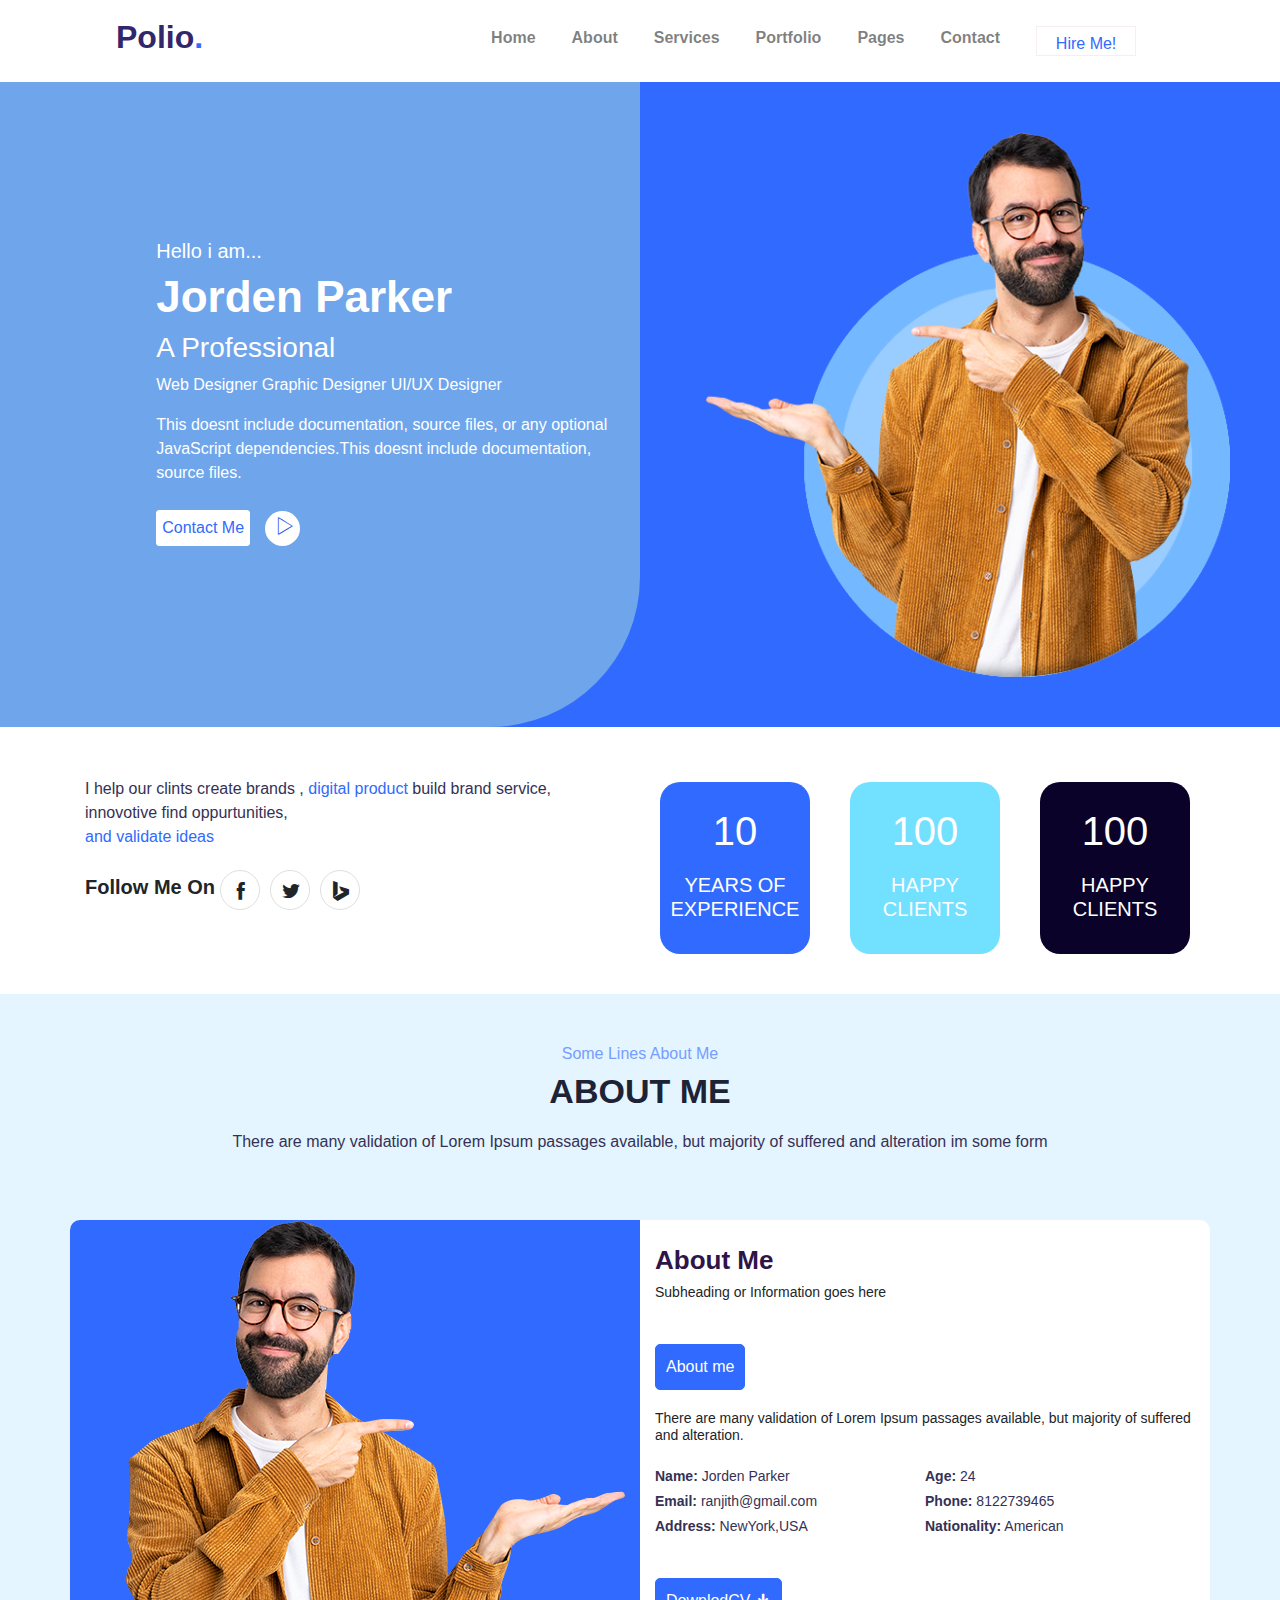
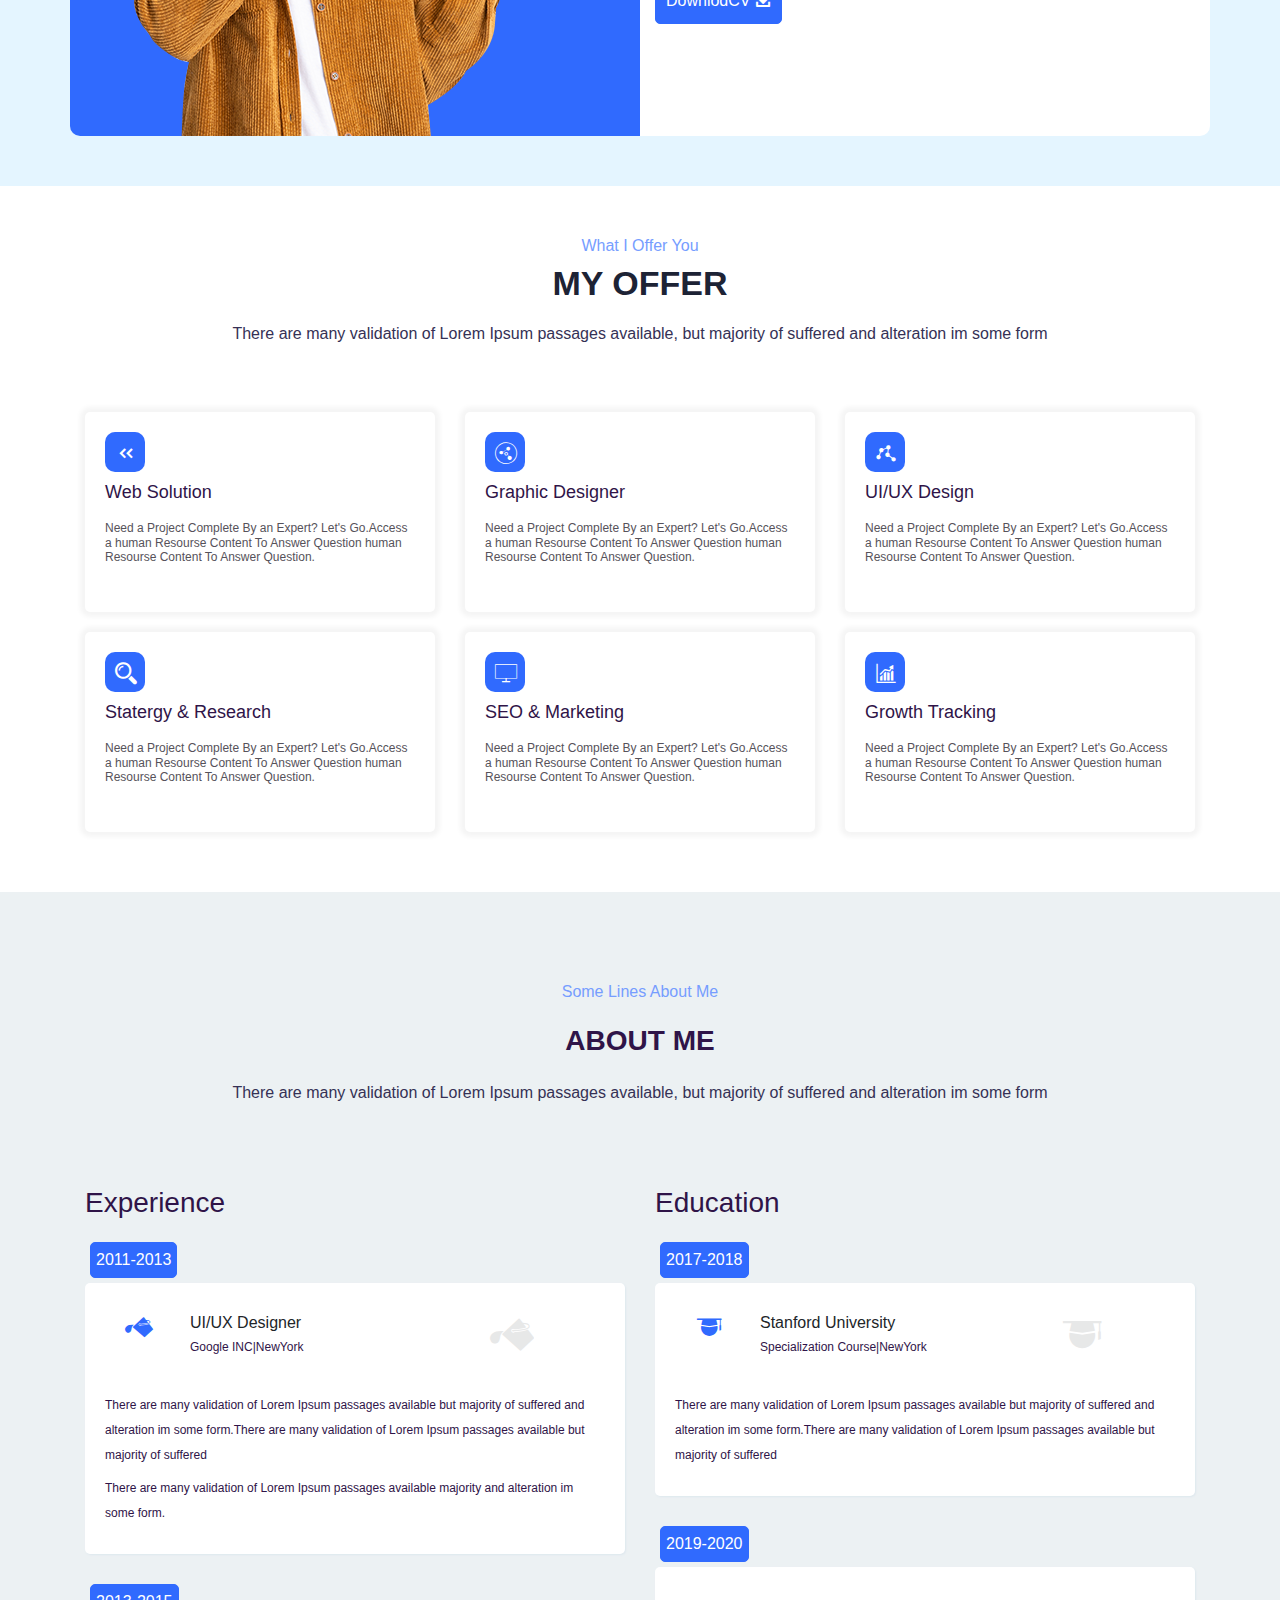
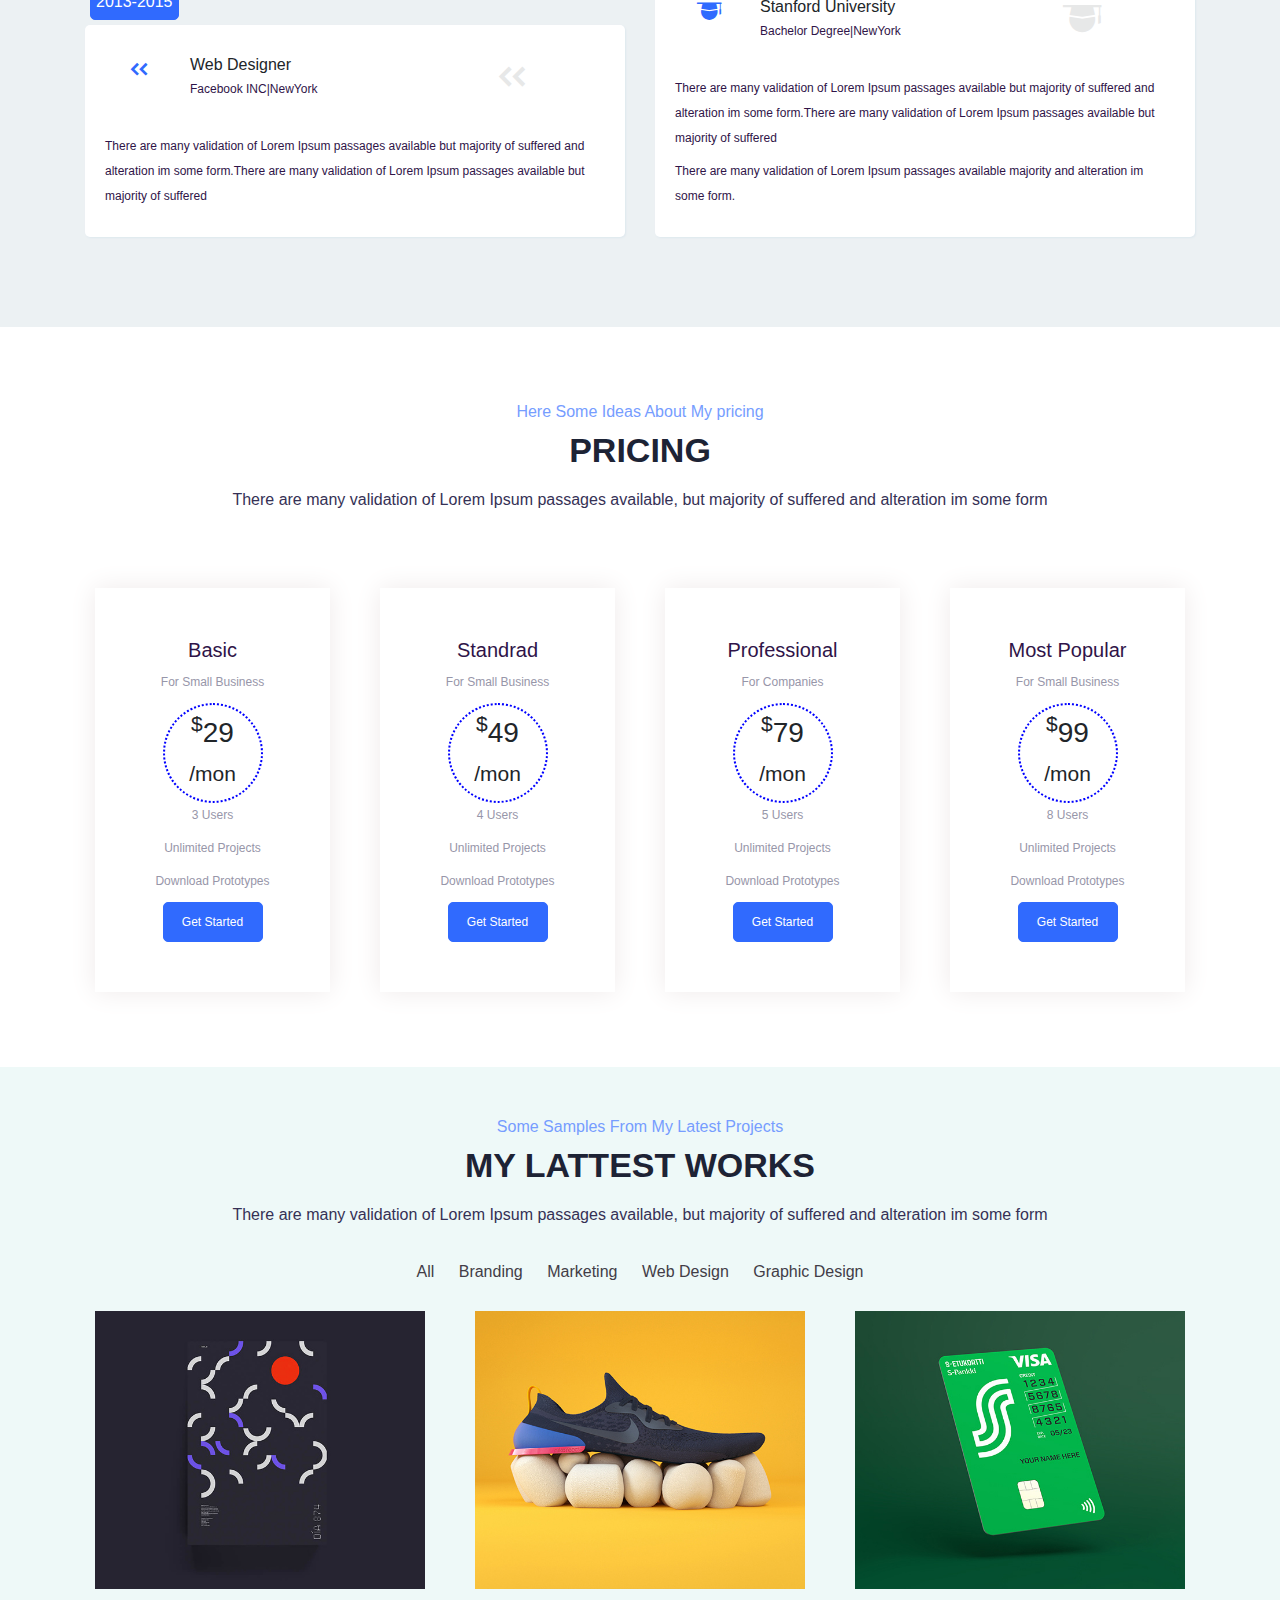
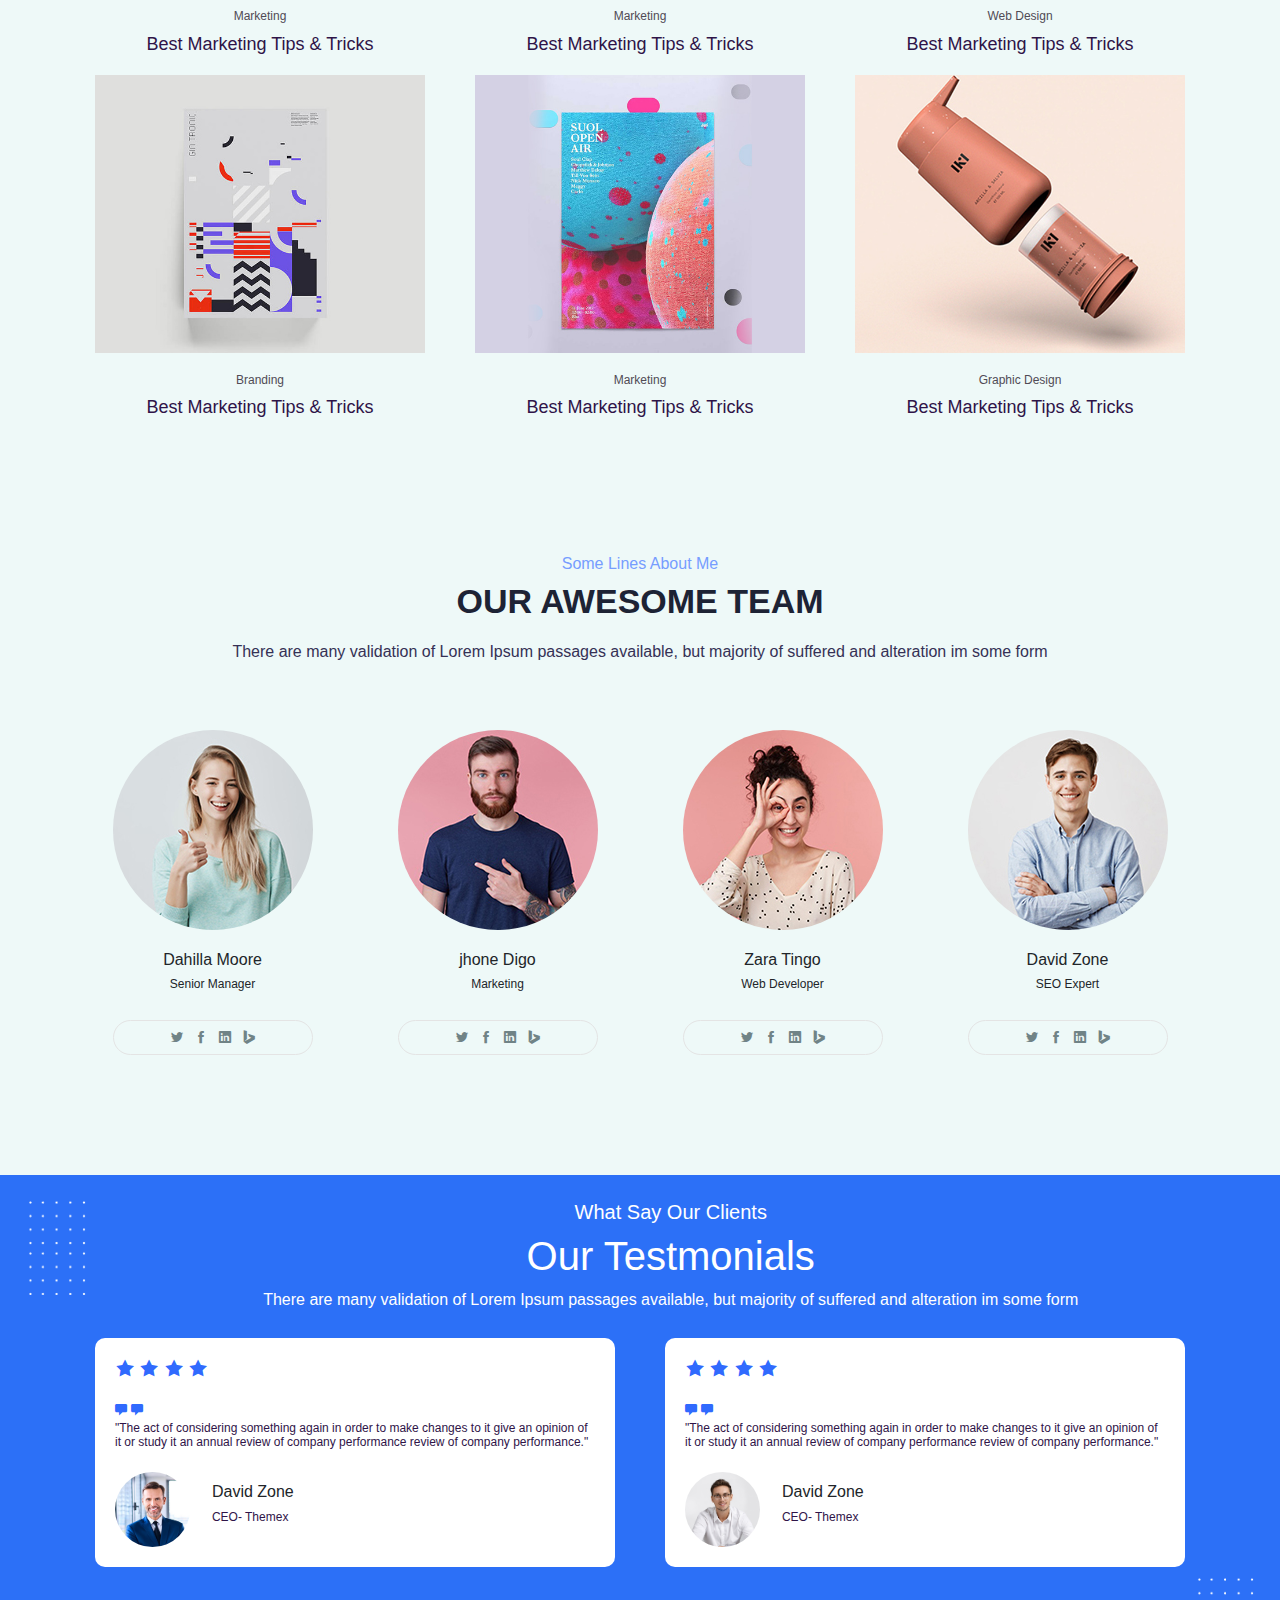
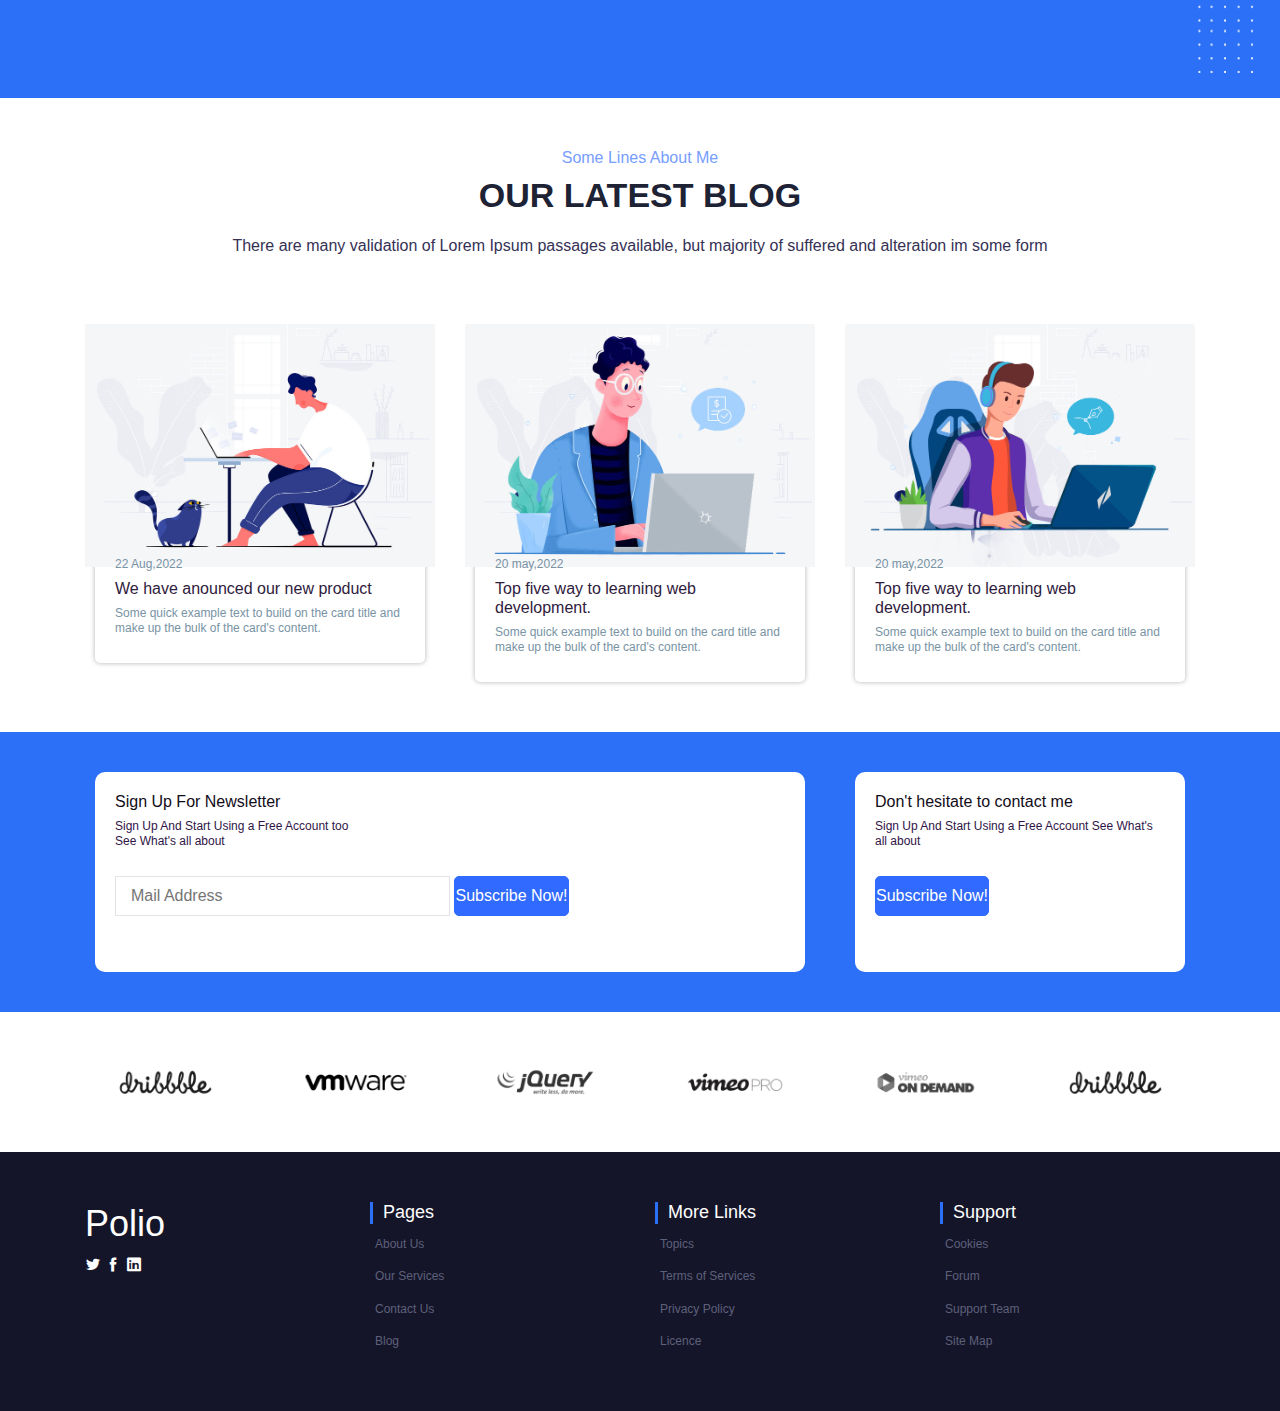
==== commit b66b78c4: "final commit" ====
--- a/docs/index.html
+++ b/docs/index.html
@@ -10,67 +10,89 @@
     <link rel="stylesheet" href="bootstrap.min.css">
 </head>
 <body>
-    <div class="flex-menu">
+    
+            <div class="quick-access">
         <div class="container">
-          
-            <div class="header">
-                <div class="head-text">
-                    <h1>Polio<span style="color: rgb(48, 106, 254);">.</span></h1>
-                </div>
-
-                <div class="head-nav">
-                    <nav>
-                        <a href="">Home</a>
-                        <a href="">AboutMe</a>
-                        <a href="">Services</a>
-                        <a href="">Portfolio</a>
-                        <a href="">Pages</a>
-                        <a href="">Blog</a>
-                        <a href="">Contact</a>
-                         <button>Hire Me Now!</button>
-                       
-                    </nav>
-                     
-                </div>
-            </div>
-
-        </div>
-    </div>
+            <nav class="navbar navbar-expand-lg navbar-light bg-white ">
+            <div class="container-fluid logo">
+                <h1>Polio<span style="color: rgb(48, 106, 254);">.</span></h1>
+              <button class="navbar-toggler" type="button" data-bs-toggle="collapse" data-bs-target="#navbarSupportedContent" aria-controls="navbarSupportedContent" aria-expanded="false" aria-label="Toggle navigation">
+                <span class="navbar-toggler-icon"></span>
+              </button>
+              <div class="collapse navbar-collapse manu-list" id="navbarSupportedContent">
+                <ul class="navbar-nav me-auto mb-1 mb-lg-0">
+                  <li class="nav-item">
+                    <a class="nav-link first" href="#">Home</a>
+                  </li>
+                  <li class="nav-item">
+                    <a class="nav-link" href="#">About</a>
+                  </li>
+                  <li class="nav-item">
+                    <a class="nav-link" href="#">Services</a>
+                  </li>
+                  <li class="nav-item">
+                    <a class="nav-link" href="#">Portfolio</a>
+                  </li>
+                  <li class="nav-item">
+                    <a class="nav-link" href="#">Pages</a>
+                  </li>
+                  
+                  <li class="nav-item">
+                    <a class="nav-link" href="#">Contact</a>
+                  </li>
+                  <li class="nav-item">
+                    <a class="nav-link" href="#">   <button>Hire Me!</button></a>
+                  </li>
+                </ul>
+              </div>
+            </div>
+          </nav>
+        </div>
+    </div>
+  
     <!-- banner -->
     <div class="flex-banner">
         <div class="flexbox">
-            
-            <div class="banner-text">
+           <div class="containr">
+            <div class="row">
+                <div class=" col-xl-6  banner-text">
                 
-                <div class="txt">
-                    <h5>Hello i am...</h5>
-                    <h1>Jorden Parker</h1>
-                    <h3>A Professional</h3>
-                    <ul>
-                        <li>Web Designer</li>
-                        <li>Graphic Designer</li>
-                        <li>UI/UX Designer</li>
-                    </ul>
-                    <p>This doesnt include documentation, source files, or any optional JavaScript dependencies.This doesnt include documentation, source files.</p>
-                    <button>Contact Me</button>
-                    <div class="ii"><i class="icofont-play"></i></div>
-                </div>
-                
-            </div>
-            <div class="banner-img">
-                <div class="image">
-                    <img src="images/hero-image.png" alt="">
-                </div>
-                <div class="ban-img">
-                    <i class="icofont-ui-play"></i>
-                </div>
-            </div>
-        </div>
-    </div>
+                    <div class="txt">
+                        <h5>Hello i am...</h5>
+                        <h1>Jorden Parker</h1>
+                        <h3>A Professional</h3>
+                        <ul>
+                            <li>Web Designer</li>
+                            <li>Graphic Designer</li>
+                            <li>UI/UX Designer</li>
+                        </ul>
+                        <p>This doesnt include documentation, source files, or any optional JavaScript dependencies.This doesnt include documentation, source files.</p>
+                        <button>Contact Me</button>
+                        <div class="ii"><i class="icofont-play"></i></div>
+                    </div>
+                    
+                </div>
+                <div class=" col-xl-6  banner-img">
+                    <div class="image">
+                        <img src="images/hero-image.png" alt="">
+                    </div>
+                    <div class="ban-img">
+                        <i class="icofont-ui-play"></i>
+                    </div>
+                </div>
+            </div>
+             
+           </div>
+        </div>
+    </div>
+
+    <!--  achivements-->
+
     <div class="achivements">
         <div class="container">
-            <div class="acc">
-                <div class="achive-co1">
+           <div class="row acc">
+           
+                <div class=" col-xl-6 col-lg-6 col-md-12 col-sm-12 achive-co1">
                     <p>I help our clints create brands , <span style="color:rgb(48, 106, 254) ;">digital product</span> build  brand service, <br> innovotive find oppurtunities,
                         <br> <span style="color:rgb(48, 106, 254) ;">and validate ideas</span>
                     </p>
@@ -83,32 +105,36 @@
 
                     </div>
                 </div>
-                
-                    <div class="achive-co">
-                        <div class=" achive1">
+                <div class="col-xl-6">
+                    <div class="row">
+                        <div class="col-xl-4">
                             <div class="ache">
                                 <h1>10</h1>
                                 <h6>YEARS OF EXPERIENCE</h6>
                             </div>
-                        </div>
-                        <div class=" achive2">
-                          <div class="ache2">
-                            <h1>100</h1>
-                            <h6>HAPPY CLIENTS</h6>
-                          </div>
-
-                        </div>
-                        <div class=" achive3">
-                         <div class="ache3">
-                            <h1>500</h1>
-                            <h6>PROJECT DONE</h6>
-                         </div>
-                        </div>
-                    </div>
-                
-            </div>
-        </div>
-    </div>
+
+                        </div>
+                        <div class="col-xl-4">
+                            <div class=" ache2">
+                                <h1>100</h1>
+                                <h6>HAPPY CLIENTS</h6>
+                              </div>
+                        </div>
+                        <div class="col-xl-4">
+                            <div class=" ach">
+                                <h1>100</h1>
+                                <h6>HAPPY CLIENTS</h6>
+                              </div>
+                        </div>
+                    </div>
+                </div>
+
+          
+           </div>
+        </div>
+    </div>
+    
+
     
     <!-- about me  -->
     <div class="about">
@@ -119,13 +145,13 @@
         <p>There are many validation of Lorem Ipsum passages available, but majority of suffered and alteration im some form </p>
        </div>
         <div class="container">
-          <div class="abot">
-            <div class="aboutimg">
+          <div class=" row abot">
+            <div class=" col-xl-6 aboutimg">
                 <div class="abt-img">
                     <img src="images/about-me.png" alt="">
                 </div>
             </div>
-            <div class="about-me">
+            <div class=" col-xl-6 about-me">
                 <div class="abtme">
                     <h2>About Me</h2>
                     
@@ -139,7 +165,7 @@
                    <div class="abtm">
                     <div class="name1">
                         <h6><strong>Name:</strong> Jorden Parker</h6>
-                        <h6><strong>Email:</strong> ranjithkumar17@gmail.com</h6>
+                        <h6><strong>Email:</strong> ranjith@gmail.com</h6>
                         <h6><strong>Address:</strong> NewYork,USA</h6>
                        
                     </div>
@@ -164,70 +190,70 @@
             <p>There are many validation of Lorem Ipsum passages available, but majority of suffered and alteration im some form </p>
            </div>
            <div class="container">
-            <div class=" offer">
-                <div class="  offer1">
+            <div class=" row offer">
+                <div class=" col-xl-4 offer1">
                   
                     <div class="offer11">
                         <div class="icon-abt">
                             <i class="icofont-double-left"></i>
                         </div>
                         <h3>Web Solution</h3>
-                        <h4>Need a Project Complete By an Expert? Let's Go.Access a human Resourse Content To Answer Question</h4>
-
-                    </div>
-                </div>
-                <div class=" offer1">
+                        <h4>Need a Project Complete By an Expert? Let's Go.Access a human Resourse Content To Answer Question human Resourse Content To Answer Question.</h4>
+
+                    </div>
+                </div>
+                <div class=" col-xl-4 offer1">
                   
                     <div class="offer11">
                         <div class="icon-abt">
                             <i class="icofont-chart-radar-graph"></i>
                         </div>
                         <h3>Graphic Designer</h3>
-                        <h4>Need a Project Complete By an Expert? Let's Go.Access a human Resourse Content To Answer Question</h4>
-
-                    </div>
-                </div>
-                <div class="  offer1">
+                        <h4>Need a Project Complete By an Expert? Let's Go.Access a human Resourse Content To Answer Question human Resourse Content To Answer Question.</h4>
+
+                    </div>
+                </div>
+                <div class="col-xl-4  offer1">
                   
                     <div class="offer11">
                         <div class="icon-abt">
                             <i class="icofont-connection"></i>
                         </div>
                         <h3>UI/UX Design</h3>
-                        <h4>Need a Project Complete By an Expert? Let's Go.Access a human Resourse Content To Answer Question</h4>
-
-                    </div>
-                </div>
-                <div class="  offer1">
+                        <h4>Need a Project Complete By an Expert? Let's Go.Access a human Resourse Content To Answer Question human Resourse Content To Answer Question.</h4>
+
+                    </div>
+                </div>
+                <div class=" col-xl-4 offer1">
                   
                     <div class="offer11">
                         <div class="icon-abt">
                             <i class="icofont-search-2"></i>
                         </div>
                         <h3>Statergy & Research</h3>
-                        <h4>Need a Project Complete By an Expert? Let's Go.Access a human Resourse Content To Answer Question</h4>
-
-                    </div>
-                </div>
-                <div class="  offer1">
+                        <h4>Need a Project Complete By an Expert? Let's Go.Access a human Resourse Content To Answer Question human Resourse Content To Answer Question.</h4>
+
+                    </div>
+                </div>
+                <div class="col-xl-4  offer1">
                   
                     <div class="offer11">
                         <div class="icon-abt">
                             <i class="icofont-monitor"></i>
                         </div>
                         <h3>SEO & Marketing</h3>
-                        <h4>Need a Project Complete By an Expert? Let's Go.Access a human Resourse Content To Answer Question</h4>
-
-                    </div>
-                </div>
-                <div class="  offer1">
+                        <h4>Need a Project Complete By an Expert? Let's Go.Access a human Resourse Content To Answer Question human Resourse Content To Answer Question.</h4>
+
+                    </div>
+                </div>
+                <div class=" col-xl-4 offer1">
                   
                     <div class="offer11">
                         <div class="icon-abt">
                             <i class="icofont-chart-growth"></i>
                         </div>
                         <h3>Growth Tracking</h3>
-                        <h4>Need a Project Complete By an Expert? Let's Go.Access a human Resourse Content To Answer Question</h4>
+                        <h4>Need a Project Complete By an Expert? Let's Go.Access a human Resourse Content To Answer Question human Resourse Content To Answer Question.</h4>
 
                     </div>
                 </div>
@@ -248,7 +274,7 @@
            <div class="container">
             
             <div class="row">
-                <div class=" col-6">
+                <div class=" col-xl-6">
                     <h1>Experience</h1>
                     <button>2011-2013</button>
                    <div class="exp">
@@ -309,7 +335,7 @@
                    </div>
                    </div>
                 </div>
-                 <div class="col-6">
+                 <div class="col-xl-6">
                     <h1>Education</h1>
                     <button>2017-2018</button>
                    <div class="exp">
@@ -391,64 +417,79 @@
             <p>There are many validation of Lorem Ipsum passages available, but majority of suffered and alteration im some form </p>
            </div>
            <div class="container">
-            <div class="prices">
-                <div class="flex-price1">
-                    <div class="price1">
-                        <h2> Basic</h2>
-                        <h5>For Small Business</h5>
-                        <div class="price">
-                            <h3><sup>$</sup>29 <sub>/mon</sub></h3>
-                        </div>
-                        <h5>3 Users</h5>
-                        <h5>Unlimited Projects</h5>
-                        <h5>Download Prototypes</h5>
-                        <button>Get Started</button>
-
-                    </div>
-                </div>
-                <div class="flex-price1">
-                    <div class="price1">
-                        <h2> Standrad</h2>
-                        <h5>For Small Business</h5>
-                        <div class="price">
-                            <h3><sup>$</sup>29 <sub>/mon</sub></h3>
-                        </div>
-                        <h5>3 Users</h5>
-                        <h5>Unlimited Projects</h5>
-                        <h5>Download Prototypes</h5>
-                        <button>Get Started</button>
-
-                    </div>
-                </div>
-                <div class="flex-price1">
-                    <div class="price1">
-                        <h2> Professional</h2>
-                        <h5>For Companies</h5>
-                        <div class="price">
-                            <h3><sup>$</sup>29 <sub>/mon</sub></h3>
-                        </div>
-                        <h5>3 Users</h5>
-                        <h5>Unlimited Projects</h5>
-                        <h5>Download Prototypes</h5>
-                        <button>Get Started</button>
-
-                    </div>
-                </div>
-                <div class="flex-price1">
-                    <div class="price1">
-                        <h2> Most Popular</h2>
-                        <h5>For Small Business</h5>
-                        <div class="price">
-                            <h3><sup>$</sup>29 <sub>/mon</sub></h3>
-                        </div>
-                        <h5>3 Users</h5>
-                        <h5>Unlimited Projects</h5>
-                        <h5>Download Prototypes</h5>
-                        <button>Get Started</button>
-
-                    </div>
-                </div>
-            </div>
+            <div class="row">
+                
+                    <div class=" col-xl-3 flex-price1">
+                        <div class="price1">
+                            <h2> Basic</h2>
+                            <h5>For Small Business</h5>
+                            <div class="flex-pri">
+                                <div class="price">
+                                    <h3><sup>$</sup>29 <sub>/mon</sub></h3>
+                                </div>
+                                
+                            </div>
+                            <h5>3 Users</h5>
+                            <h5>Unlimited Projects</h5>
+                            <h5>Download Prototypes</h5>
+                            <button>Get Started</button>
+    
+                        </div>
+                    </div>
+                    <div class="col-xl-3 flex-price1">
+                        <div class="price1">
+                            <h2> Standrad</h2>
+                            <h5>For Small Business</h5>
+                            <div class="flex-pri">
+                                <div class="price">
+                                    <h3><sup>$</sup>49 <sub>/mon</sub></h3>
+                                </div>
+                                
+                            </div>
+                            <h5>4 Users</h5>
+                            <h5>Unlimited Projects</h5>
+                            <h5>Download Prototypes</h5>
+                            <button>Get Started</button>
+    
+                        </div>
+                    </div>
+                    <div class="col-xl-3 flex-price1">
+                        <div class="price1">
+                            <h2> Professional</h2>
+                            <h5>For Companies</h5>
+                            <div class="flex-pri">
+                                <div class="price">
+                                    <h3><sup>$</sup>79 <sub>/mon</sub></h3>
+                                </div>
+                                
+                            </div>
+                            <h5>5 Users</h5>
+                            <h5>Unlimited Projects</h5>
+                            <h5>Download Prototypes</h5>
+                            <button>Get Started</button>
+    
+                        </div>
+                    </div>
+                    <div class="col-xl-3 flex-price1">
+                        <div class="price1">
+                            <h2> Most Popular</h2>
+                            <h5>For Small Business</h5>
+                            <div class="flex-pri">
+                                <div class="price">
+                                    <h3><sup>$</sup>99 <sub>/mon</sub></h3>
+                                </div>
+                                
+                            </div>
+                            <h5>8 Users</h5>
+                            <h5>Unlimited Projects</h5>
+                            <h5>Download Prototypes</h5>
+                            <button>Get Started</button>
+    
+                        </div>
+                    </div>
+                
+            </div>
+         
            </div>
           
           
@@ -473,45 +514,46 @@
         </div>
 
             
-        </div>
+        
         <div class="container">
+           <div class="row">
             <div class="work-img">
-                <div class="flex-work">
+                <div class=" col-xl-4 flex-work">
                     <div class="work1">
                         <img src="images/p1.jpg" alt="">
                         <h4>Marketing</h4>
                         <h3>Best Marketing Tips & Tricks</h3>
                     </div>
                 </div>
-                <div class="flex-work">
+                <div class=" col-xl-4 flex-work">
                     <div class="work1">
                         <img src="images/p2.jpg" alt="">
                         <h4>Marketing</h4>
                         <h3>Best Marketing Tips & Tricks</h3>
                     </div>
                 </div>
-                <div class="flex-work">
+                <div class="col-xl-4 flex-work">
                     <div class="work1">
                         <img src="images/p3.jpg" alt="">
                         <h4>Web Design</h4>
                         <h3>Best Marketing Tips & Tricks</h3>
                     </div>
                 </div>
-                <div class="flex-work">
+                <div class="col-xl-4 flex-work">
                     <div class="work1">
                         <img src="images/p4.jpg" alt="">
                         <h4>Branding</h4>
                         <h3>Best Marketing Tips & Tricks</h3>
                     </div>
                 </div>
-                <div class="flex-work">
+                <div class="col-xl-4 flex-work">
                     <div class="work1">
                         <img src="images/p5.jpg" alt="">
                         <h4>Marketing</h4>
                         <h3>Best Marketing Tips & Tricks</h3>
                     </div>
                 </div>
-                <div class="flex-work">
+                <div class="col-xl-4 flex-work">
                     <div class="work1">
                         <img src="images/p6.jpg" alt="">
                         <h4>Graphic Design</h4>
@@ -520,6 +562,7 @@
                 </div>
                
             </div>
+           </div>
         </div>
 
     </div>
@@ -532,8 +575,9 @@
             <p>There are many validation of Lorem Ipsum passages available, but majority of suffered and alteration im some form </p>
          </div>
          <div class="container">
-            <div class="team-img">
-                <div class="team-img1">
+          <div class="row">
+            
+                <div class="col-xl-3 team-img1">
                     <div class="team1">
                         <img src="images/t1.jpg" alt="">
                         <h4>Dahilla Moore</h4>
@@ -547,7 +591,7 @@
 
                     </div>
                 </div>
-                <div class="team-img1">
+                <div class="col-xl-3 team-img1">
                     <div class="team1">
                         <img src="images/t2.jpg" alt="">
                         <h4>jhone Digo</h4>
@@ -560,7 +604,7 @@
                         </div>
                     </div>
                 </div>
-                <div class="team-img1">
+                <div class="col-xl-3 team-img1">
                     <div class="team1">
                         <img src="images/t3.jpg" alt="">
                         <h4>Zara Tingo</h4>
@@ -573,7 +617,7 @@
                         </div>
                     </div>
                 </div>
-                <div class="team-img1">
+                <div class="col-xl-3 team-img1">
                     <div class="team1">
                         <img src="images/t4.jpg" alt="">
                         <h4>David Zone</h4>
@@ -588,8 +632,10 @@
                 </div>
 
             </div>
-        </div>
-    </div>
+          </div>
+        </div>
+    </div>
+    
     <!-- Testmonials -->
     <div class="testimonial">
        
@@ -604,8 +650,9 @@
            </div>
          </div>
          <div class="container">
-            <div class="testmonial">
-                <div class="flex-test">
+           <div class="row">
+            
+                <div class="col-xl-6 flex-test">
                     <div class="flexbox-text">
                         <div class="test-icon">
                             <i class="icofont-star"></i>
@@ -629,7 +676,7 @@
                         </div>
                     </div>
                 </div>
-                <div class="flex-test">
+                <div class="col-xl-6 flex-test">
                     <div class="flexbox-text">
                         <div class="test-icon">
                             <i class="icofont-star"></i>
@@ -661,6 +708,7 @@
             <div class="iiend">
                 <img src="images/testi-shape.png" alt="">
                </div>
+           </div>
         </div>
          
     </div>
@@ -673,123 +721,139 @@
          </div>
         <div class="container">
             <div class="row">
-                <div class="col-4">
+                <div class="col-xl-4">
+                      <div class="blogs" >
+                        <img src="images/blog1.jpg" class="" alt="...">
+                        <div class="blogbody">
+                            <div class="blogbdy">
+                                <h3>22 Aug,2022</h3>
+                                <h5>We have anounced our new product</h5>
+                                <h3>Some quick example text to build on the card title and make up the bulk of the card's content.</h3>
+                            </div>   
+                          </div>
+                     
+                    </div>
+                       
+                    
+                     
+                </div>
+                <div class="col-xl-4">
                     <div class="blogs" >
-                        <img src="images/blog1.jpg" class="card-img-top" alt="...">
+                        <img src="images/blog2.jpg" class="card-img-top" alt="...">
+                        <div class="blogbody">
+                            <div class="blogbdy">
+                                <h3>20 may,2022</h3>
+                            <h5>Top five way to learning web development.</h5>
+                            <h3>Some quick example text to build on the card title and make up the bulk of the card's content.</h3>
+                            </div>
+                            
+                          </div>
                         
                       </div>
-                      <div class="blogbody">
-                        <div class="blogbdy">
-                            <h3>22 Aug,2022</h3>
-                        <h5>We have anounced our new product</h5>
-                        <h3>Some quick example text to build on the card title and make up the bulk of the card's content.</h3>
-                        </div>
+                   
+                     
+                </div>
+                <div class="col-xl-4">
+                    <div class="blogs" >
+                        <img src="images/blog3.jpg" class="card-img-top" alt="...">
+                        <div class="blogbody">
+                            <div class="blogbdy">
+                                <h3>20 may,2022</h3>
+                            <h5>Top five way to learning web development.</h5>
+                            <h3>Some quick example text to build on the card title and make up the bulk of the card's content.</h3>
+                            </div>
+                            
+                          </div>
                         
                       </div>
                      
-                </div>
-                <div class="col-4">
-                    <div class="blogs" >
-                        <img src="images/blog2.jpg" class="card-img-top" alt="...">
-                        
-                      </div>
-                      <div class="blogbody">
-                        <div class="blogbdy">
-                            <h3>20 may,2022</h3>
-                        <h5>Top five way to learning web development.</h5>
-                        <h3>Some quick example text to build on the card title and make up the bulk of the card's content.</h3>
-                        </div>
-                        
-                      </div>
                      
                 </div>
-                <div class="col-4">
-                    <div class="blogs" >
-                        <img src="images/blog3.jpg" class="card-img-top" alt="...">
-                        
-                      </div>
-                      <div class="blogbody">
-                        <div class="blogbdy">
-                            <h3>22 Aug,2022</h3>
-                        <h5>We provide highly business solution.</h5>
-                        <h3>Some quick example text to build on the card title and make up the bulk of the card's content.</h3>
-                        </div>
-                        
-                      </div>
-                     
-                </div>
-            </div>
-        </div>
-    </div>
+                
+               
+            </div>
+        </div>
+    </div>
+    
     
 
     <!-- form -->
     <div class="form">
         <div class="container">
-           <div class="flex-form">
-            <div class="form-signin">
-                <div class="form-sign">
-                    <h2>Sign Up For Newsletter</h2>
-                    <h3>Sign Up And Start Using a Free Account too <br> See What's all about</h3>
-                   <div class="frm">
-                    <input type="email" placeholder="Your Mail Address">
-                    <button>Subscribe Now!</button>
-                   </div>
-                </div>
-            </div>
-            <div class="form-contact">
-                <div class="form-sign">
-                    <h2>Don't hesitate to contact me</h2>
-                    <h3>Sign Up And Start Using a Free Account See What's all about</h3>
-                    <div class="frm">
-                        
+          <div class="row">
+            
+                <div class=" col-xl-8 form-signin">
+                    <div class=" form-sign">
+                        <h2>Sign Up For Newsletter</h2>
+                        <h3>Sign Up And Start Using a Free Account too <br> See What's all about</h3>
+                       <div class="frm">
+                        <input type="email" placeholder="Mail Address ">
                         <button>Subscribe Now!</button>
                        </div>
-                </div>
-            </div>
-           </div>
+                    </div>
+                </div>
+                <div class="col-xl-4 form-contact">
+                    <div class="form-sign">
+                        <h2>Don't hesitate to contact me</h2>
+                        <h3>Sign Up And Start Using a Free Account See What's all about</h3>
+                        <div class="frm">
+                            
+                            <button>Subscribe Now!</button>
+                           </div>
+                    </div>
+                </div>
+               </div>
+          
          </div>
         
     </div>
+    
     <!-- client -->
     <div class="sponser">
         <div class="container">
-            <div class="client">
-                <div class="client1">
+          <div class="row">
+            
+                <div class="col-xl-2 client1">
                     <div class="clint-img">
                         <img src="images/client1.png" alt="">
                     </div>
                 </div>
-                <div class="client1">
+                <div class="col-xl-2 client1">
                     <div class="clint-img">
                         <img src="images/client2.png" alt="">
                     </div>
                 </div>
-                <div class="client1">
+                <div class="col-xl-2 client1">
                     <div class="clint-img">
                         <img src="images/client3.png" alt="">
                     </div>
                 </div>
-                <div class="client1">
+                <div class="col-xl-2 client1">
                     <div class="clint-img">
                         <img src="images/client4.png" alt="">
                     </div>
                 </div>
-                <div class="client1">
+                <div class="col-xl-2 client1">
                     <div class="clint-img">
                         <img src="images/client5.png" alt="">
                     </div>
                 </div>
+                <div class="col-xl-2 client1">
+                    <div class="clint-img">
+                        <img src="images/client1.png" alt="">
+                    </div>
+                </div>
                
-            </div>
+        
+          </div>
         </div>
     </div>
 
     <!-- footer -->
     <div class="footer">
         <div class="container ">
-            <div class="row">
-                <div class="col-3">
+            <div class="row foot">
+                <div class="col-xl-3  ">
                     <h1>Polio</h1>
                     <div class="footer-icon">
                         <a href=""><i class="icofont-twitter"></i></a>
@@ -797,21 +861,21 @@
                         <a href=""><i class="icofont-linkedin"></i></a>
                     </div>
                 </div>
-                <div class="col-3 links">
+                <div class="col-xl-3 links">
                     <h2>Pages</h2>
                     <a href=""> <h3>About Us</h3></a>
                     <a href=""> <h3> Our Services</h3></a>
                     <a href=""> <h3> Contact Us</h3></a>
                     <a href=""> <h3>Blog</h3></a>
                 </div>
-                <div class="col-3 links">
+                <div class="col-xl-3 links">
                     <h2>More Links</h2>
                     <a href=""> <h3>Topics</h3></a>
                     <a href=""> <h3>Terms of Services</h3></a>
                     <a href=""> <h3>Privacy Policy</h3></a>
                     <a href=""> <h3> Licence</h3></a>
                 </div>
-                <div class="col-3 links">
+                <div class="col-xl-3 links">
                     <h2>Support</h2>
                     <a href=""> <h3>Cookies</h3></a>
                     <a href=""> <h3>Forum</h3></a>
--- a/docs/syle.css
+++ b/docs/syle.css
@@ -5,47 +5,60 @@
     
 }
 .header{
-    width: 100%;
+    
     height: auto;
     justify-content: space-between;
-    display: flex;
-    
-}
-.head-text h1{
-    font-size: 44px;
-    color: rgb(31, 26, 52);
-
-}
-.flex-menu{
-    padding: 10px;
-}
-.head-nav nav{
-        display: inline-block;
-    /* padding: 10px; */
-}
-
-.head-nav a{
-
-    display: inline-block;
-    padding: 10px;
-    text-decoration: none;
-    color: rgb(31, 26, 52);
-  
-} 
-.head-nav a:hover{
-    color: rgb(48, 106, 254);
-    text-decoration: none;
-    /* border-width: 5px; */
-    
-    border-bottom: 3px solid rgb(68, 92, 119);
-}
-.head-nav button{
-    padding: 5px 5px;
+    
+    
+}
+.nav-item button{
+    width: 100px;
+    height: 30px;
+    padding: 5px;
     color: rgb(48, 106, 254); 
     box-shadow: 1px 2px 15px 15px solid rgb(247, 239, 239);
     border: 1px solid rgb(247, 239, 239);
     background-color: white;
 }
+
+.quick-access{
+	padding: 10px;
+	background: #ffffff;
+  
+}
+.logo h1{
+	font-size:32px;
+	font-weight: 700;
+	color: #32276a;
+}
+.manu-list{
+    padding-left: 260px;
+}
+.manu-list > ul > li{
+    padding-left: 20px;
+}
+.str-btn{
+    text-decoration: none;
+    padding: 7px 20px;
+    background: #5fcf80;
+    color: #ffffff;
+    border-radius: 50px;
+}
+.str-btn:hover{
+    color: #ffffff;
+}
+.manu-list ul li{
+    list-style: none;
+}
+.manu-list ul li a:hover{
+	color: #5f72cf;
+}
+.manu-list ul li a{
+    text-decoration: none;
+    color: #37423b;
+    font-weight: 600;
+}
+
 .flex-banner{
     background-color: rgb(48, 106, 254); 
 }
@@ -95,7 +108,7 @@
 .banner-text{
     background-color: rgb(111, 165, 235);
     border-radius: 0 0 150px ;
-    position: relative;
+    
 }
 .txt{
     justify-content: center;
@@ -127,6 +140,8 @@
 .image{
     padding: 50px;
     position: relative;
+
+    /* achive */
 }
 .achivements {
     margin-top: 50px;
@@ -139,12 +154,14 @@
 .follow {
     display:flex;
 }
-.hr{
+/* .hr{
     display: inline-block;
     padding-top: 10px;
     width: 10%;
 
-}
+} */
+
+
 .achive-co1 p{
     color: rgb(53, 49, 85);
 }
@@ -172,59 +189,68 @@
     object-fit: cover;
   
 }
-.acc{
-    width: 100%;
+ .acc{ 
+    
     height: auto; 
-    display: flex;
-    
-}
+    display: flex; 
+    
+ } 
+
 .achive-co1{
-    width: 50%;
+    
     height: auto;
 
 }
 .achive-co{
-    width: 50%;
+  width: 33.3%;
     height: auto;
     display: flex;
 }
 .achive1,
 .achive2,
 .achive3{
-    width: 33.3%;
+    
     height: auto;
     
 }
 
 .ache{
-    margin: 10px;
+    
     background-color: rgb(48, 106, 254);
     border-radius: 20px;
-    padding-top: 65px;
-    padding-bottom: 10px;  
-}
-
-.achive-co h1 ,h6{
+    padding-top: 25px;
+    padding-bottom: 25px;
+    margin: 5px;
+    
+    
+}
+
+.achivements h1,h6{
     color: white;
     text-align: center;
 }
 .ache2{
-    margin: 10px;
-    
+   /* padding-left: -15px;
+   padding-right: -15px;
+    width: 100%; */
     border-radius: 20px;
-    padding-top: 65px;
-    padding-bottom: 35px;  
+    padding-top: 25px;
+    /* padding-bottom: 35px;   */
     background-color: rgb(114, 224, 255);
-}
-.ache3{
-    margin: 10px;
+    padding-bottom: 25px;
+    margin: 5px;
+}
+.ach{
+   
     background-color: rgb(11, 2, 42);
     border-radius: 20px;
-    padding-top: 65px;
-    padding-bottom: 35px;    
- /* about  */
-}
-
+    padding-top: 25px;
+    padding-bottom: 25px;
+    margin: 5px;
+  
+}
+
+/*about  */
 
 .about{
     background-color: rgb(228, 245, 255);
@@ -234,7 +260,7 @@
 }
 
 .abot{
-    width: 100%;
+    
     height: auto;
     display: flex;
   
@@ -307,7 +333,7 @@
     font-size: 14px;
 }
 .aboutimg{
-    width: 50%;
+    
     height: auto;
     background-color: rgb(48, 106, 254);
     border-radius: 10px 0 0 10px;
@@ -317,6 +343,7 @@
     background-color: rgb(48, 106, 254);
     border: 1px solid rgb(48, 106, 254); 
     color: #fff;
+    margin-top: 35px;
 
 
 }
@@ -325,7 +352,7 @@
 .abtme button{
     background-color: #fff;
     border: 1px solid #fff; 
-    
+   
     margin-top: 20px;
     margin-bottom: 20px;
     color: rgb(19, 34, 73);
@@ -333,6 +360,9 @@
     border-radius: 5px;
     
 }
+.buttn button{
+    color: #fff;
+}
 .abtme button:hover{
     background-color: rgb(48, 106, 254);
     border: 1px solid rgb(48, 106, 254); 
@@ -346,7 +376,7 @@
 }
 /* offer */
 .offer{
-    width: 100%;
+    
     height: auto;
     display: flex;
     flex-wrap: wrap;
@@ -354,34 +384,43 @@
     padding-bottom: 40px;
 }
 .offer1{
-    width: 33.3%;
-    
-    height: auto;
-   
-    
+   
+    height: auto;
+    justify-content: center;
+    align-items: center;
+    margin-bottom: 10px;
+ 
 }
 .offer11{
     background-color: #fff;
     box-shadow: 0px 0 5px 5px rgb(245, 245, 245);
-   margin: 10px;
+
    padding: 15px;
+   height: 200px;
    border-radius: 5px;
+   margin-bottom: 10px;
    
 }
 .offer1 h3{
     font-size: 18px;
     color: rgb(47, 20, 72);
     padding: 10px 0px;
+    padding: 5px;
+
 }
 .offer1 h4{
     font-size: 12px;
     color: rgb(86, 82, 90);
+    padding: 5px;
+    /* line-height: 25px; */
+
 }
 .icon-abt{
     display: flex;
     width: 100%;
     height: auto;
     margin: 0 auto;
+    padding: 5px;
     
 
 }
@@ -392,6 +431,7 @@
     width: 40px;
     height: 40px;
     padding: 10px;
+    color: #fff;
     border-radius: 10px ;
     background-color:rgb(48, 106, 254) ;
 }
@@ -420,6 +460,7 @@
     border: 1px solid rgb(48, 106, 254) ;
     padding: 5px;
     margin-left: 5px; 
+    color: #fff;
     border-radius: 5px;
 }
 .flex-icn{
@@ -505,7 +546,7 @@
 
 
 .price{
-    margin-left: 28%;
+    /* margin-left: 28%; */
     width: 100px;
     height: 100px;
     border-radius: 100%;
@@ -517,27 +558,33 @@
 
 }
 .prices{
-    width: 100%;
+    
     height: auto;
     display: flex;
     
 }
 .flex-price1{
-    width: 25%;
+   
     height: auto;
    
  
 }
 
 .price1{
-    margin: 20px;
-    box-shadow:  5px 10px 15px rgb(223, 223, 223);
-    text-align: center;
-    padding: 20px;
-
-   
-    
-   
+    
+    box-shadow:  0px 0px 25px rgb(239, 234, 234);
+    text-align: center;
+    padding-top: 50px;
+    padding-bottom: 50px;
+    justify-content: center;
+     margin: 10px;
+}
+.flex-pri{
+    display: flex;
+    width: 100%;
+    height: auto;
+    justify-content: center;
+    align-items: center;
 }
 .resume h1{
     color: rgb(47, 20, 72);
@@ -545,6 +592,7 @@
 .price1 h2{
     font-size: 20px;
     text-align: center;
+    color: rgb(47, 20, 72);
 }
 .price1 h5{
     font-size: 12px;
@@ -565,25 +613,29 @@
 
 /* klatest work */
 .my-work{
-    background-color: rgb(218, 255, 251);
-    margin: 25px;
+    background-color: rgb(238, 249, 248);
+    margin-top: 25px;
     padding-bottom: 40px;
 
 }
 .work-img{
-    width: 100%;
+    
     height: auto;
     display: flex;
     flex-wrap: wrap;
 }
 .flex-work{
-    width: 31.3%;
-    height: auto;
+    
+    height: auto;
+    
+}
+.work1{
     margin: 10px;
 }
 .flex-work img{
     width: 100%;
     height: auto;
+    margin-bottom: 10px;
 
 }
 .work1 h3{
@@ -592,6 +644,8 @@
 
 }
 .work1 h4{
+    margin: 10px;
+
     font-size: 12px;
     color: rgb(80, 75, 85);
 
@@ -644,27 +698,25 @@
     width: 100%;
     height: auto;
 }
-.ttt{
-    text-align: center;
-    width: 95%;
-    height: auto;
-}
+
 .team{
     margin: 25px;
     padding-bottom: 40px;
 
 }
 .team-img{
-    width: 100%;
-    height: auto;
-    display: flex;
+    
+    height: auto;
 }
 .team-img1{
-    width: 25%;
+    display: flex;
+    justify-content: center;
+    align-items: center;
+    margin-bottom: 15px;
     height: auto;
 }
 .team1{
-    margin: 20px;
+
     text-align: center;
   
     
@@ -678,6 +730,7 @@
     padding-bottom: 20px;
 }
 .team-icon{
+    
     width: 100%;
     height: 35px;
     border-radius: 25px;
@@ -709,15 +762,20 @@
     color: white;
 
 }
+.ttt{
+    text-align: center;
+    width: 95%;
+    height: auto;
+}
 .testmonial{
-    width: 100%;
+    
     height: auto;
     display: flex;
     padding-top: 50px;
    
 }
 .flex-test{
-    width: 50%;
+    
     height: auto;
    
 }
@@ -774,19 +832,23 @@
 /* blog */
 .blog{
 width: 100%;
-height: 600px;
+height: auto;
 margin-bottom: 40px;
-}
+} 
 .blogs{
-    position: relative;
-    display: flex;
+    display: inline-block;
+    width: 100%;
+}
+.blogs img{
+    width: 100%;
+    z-index: -2;
 
 }
 .blogbody{
-    position: absolute;
-    top: 210px;
-    width: 90%;
-  
+    margin-top: -40px;
+    width: 100%;
+    z-index: 5;
+    background-color: #ffffff;
 }
 .blogbdy h3{
     font-size: 12px;
@@ -797,11 +859,13 @@
     color: rgb(47, 32, 61);
 }
 .blogbdy{
+    z-index: 3;
     border-radius: 5px;
     margin: 10px;
     background-color: #fff;
-    padding: 15px;
-    box-shadow: 0px 5px 5px 0px rgb(180, 175, 175) ;
+   
+    padding: 20px;
+    box-shadow: 0px 0 5px rgb(180, 175, 175) ;
 }
 
 /* form */
@@ -811,18 +875,18 @@
     padding-bottom: 30px;
 }
 .flex-form{
-    width: 100%;
-    height: auto;
-    display: flex;
-}
-.form-signin{
+    
+    height: auto;
+    display: flex;
+}
+/* .form-signin{
     width: 70%;
     
-}
-.form-contact{
+} */
+/* .form-contact{
     width: 30%;
     
-}
+} */
 .form-sign {
     margin: 10px;
     background-color: #fff;
@@ -856,15 +920,16 @@
     border: 1px solid  rgb(48, 106, 254);
     background-color: rgb(48, 106, 254);
     border-radius: 5px;
-    
-}
-.client{
-    width: 100%;
-    height: auto;
-    display: flex;
-}
+    color: #fff;
+    
+}
+/* .client{
+    width: 100%;
+    height: auto;
+    display: flex;
+} */
 .client1{
-    width: 20%;
+    
     height: auto;
 }
 .clint-img{
@@ -879,6 +944,11 @@
     margin: 25px;
 }
 /* footer */
+.foot{
+    display: flex;
+    justify-content: center;
+    
+}
 .footer{
     background-color: rgb(21, 21, 41);
     padding: 50px;
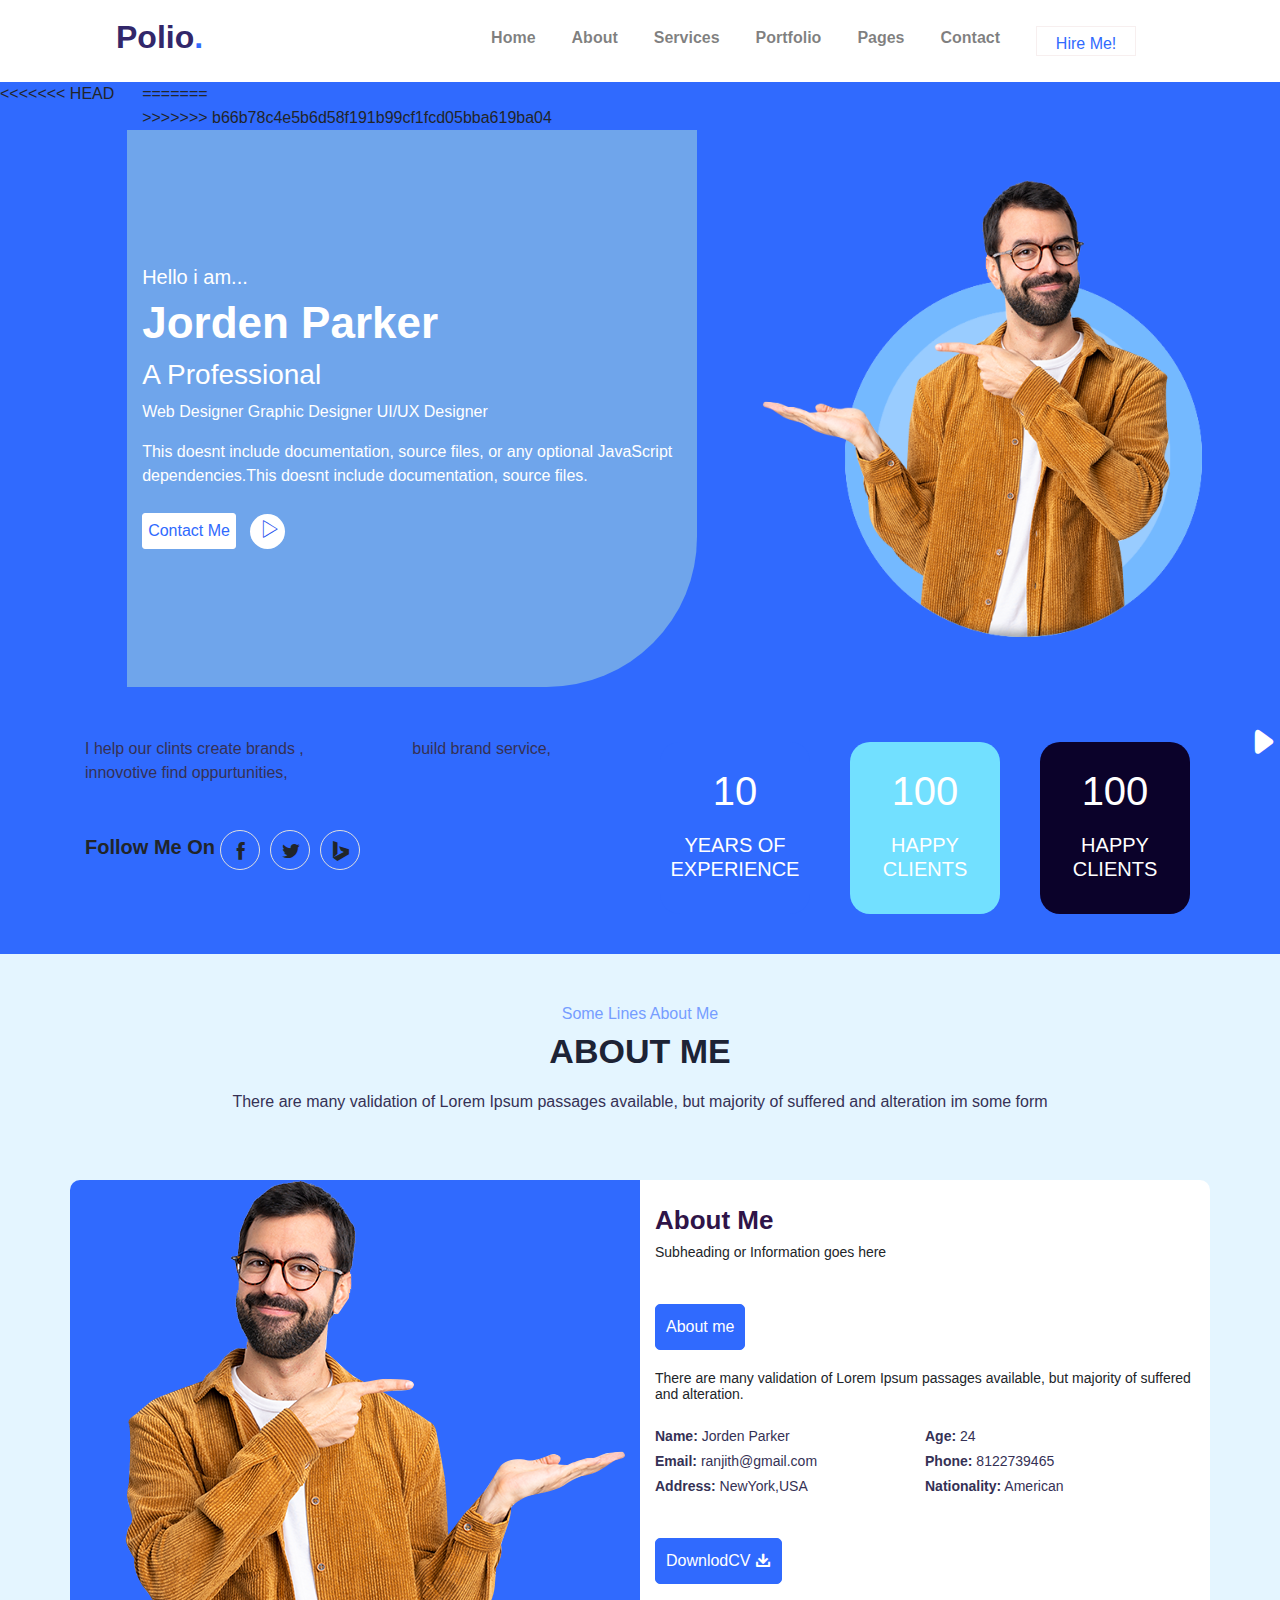
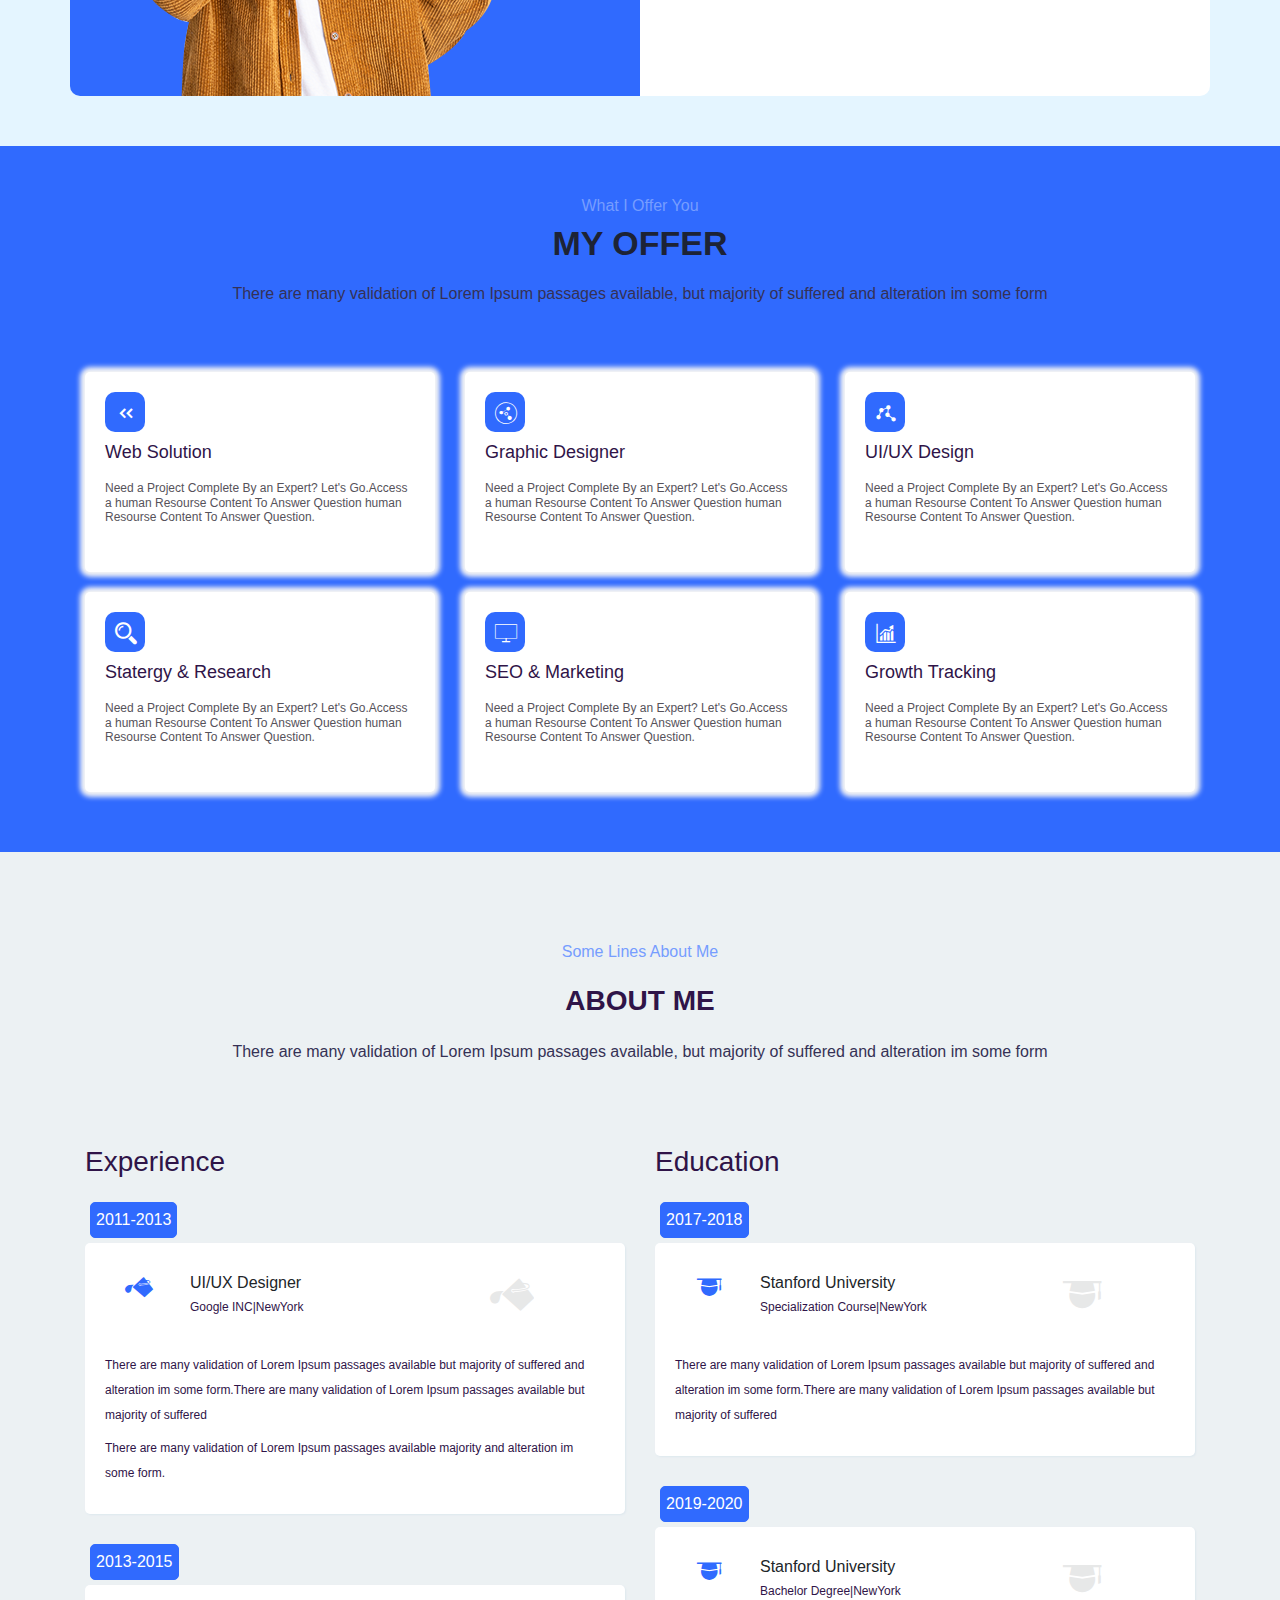
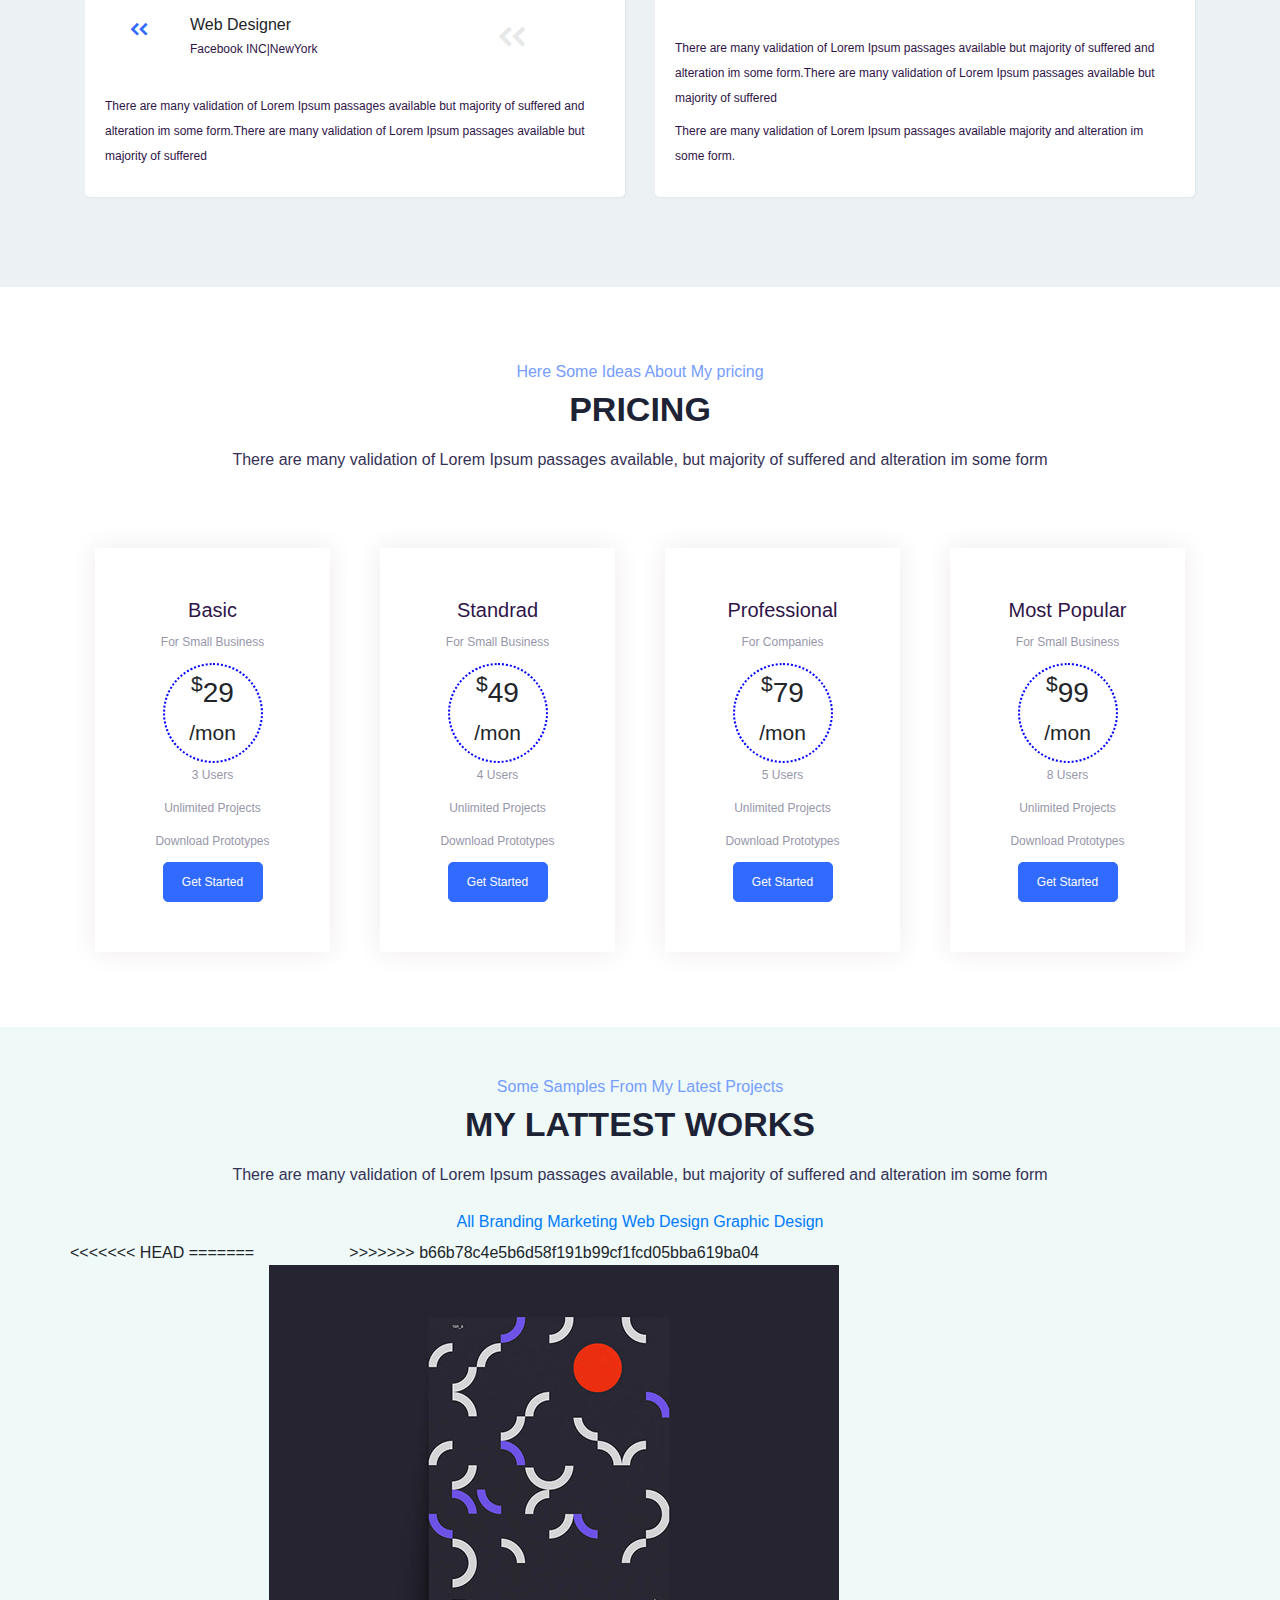
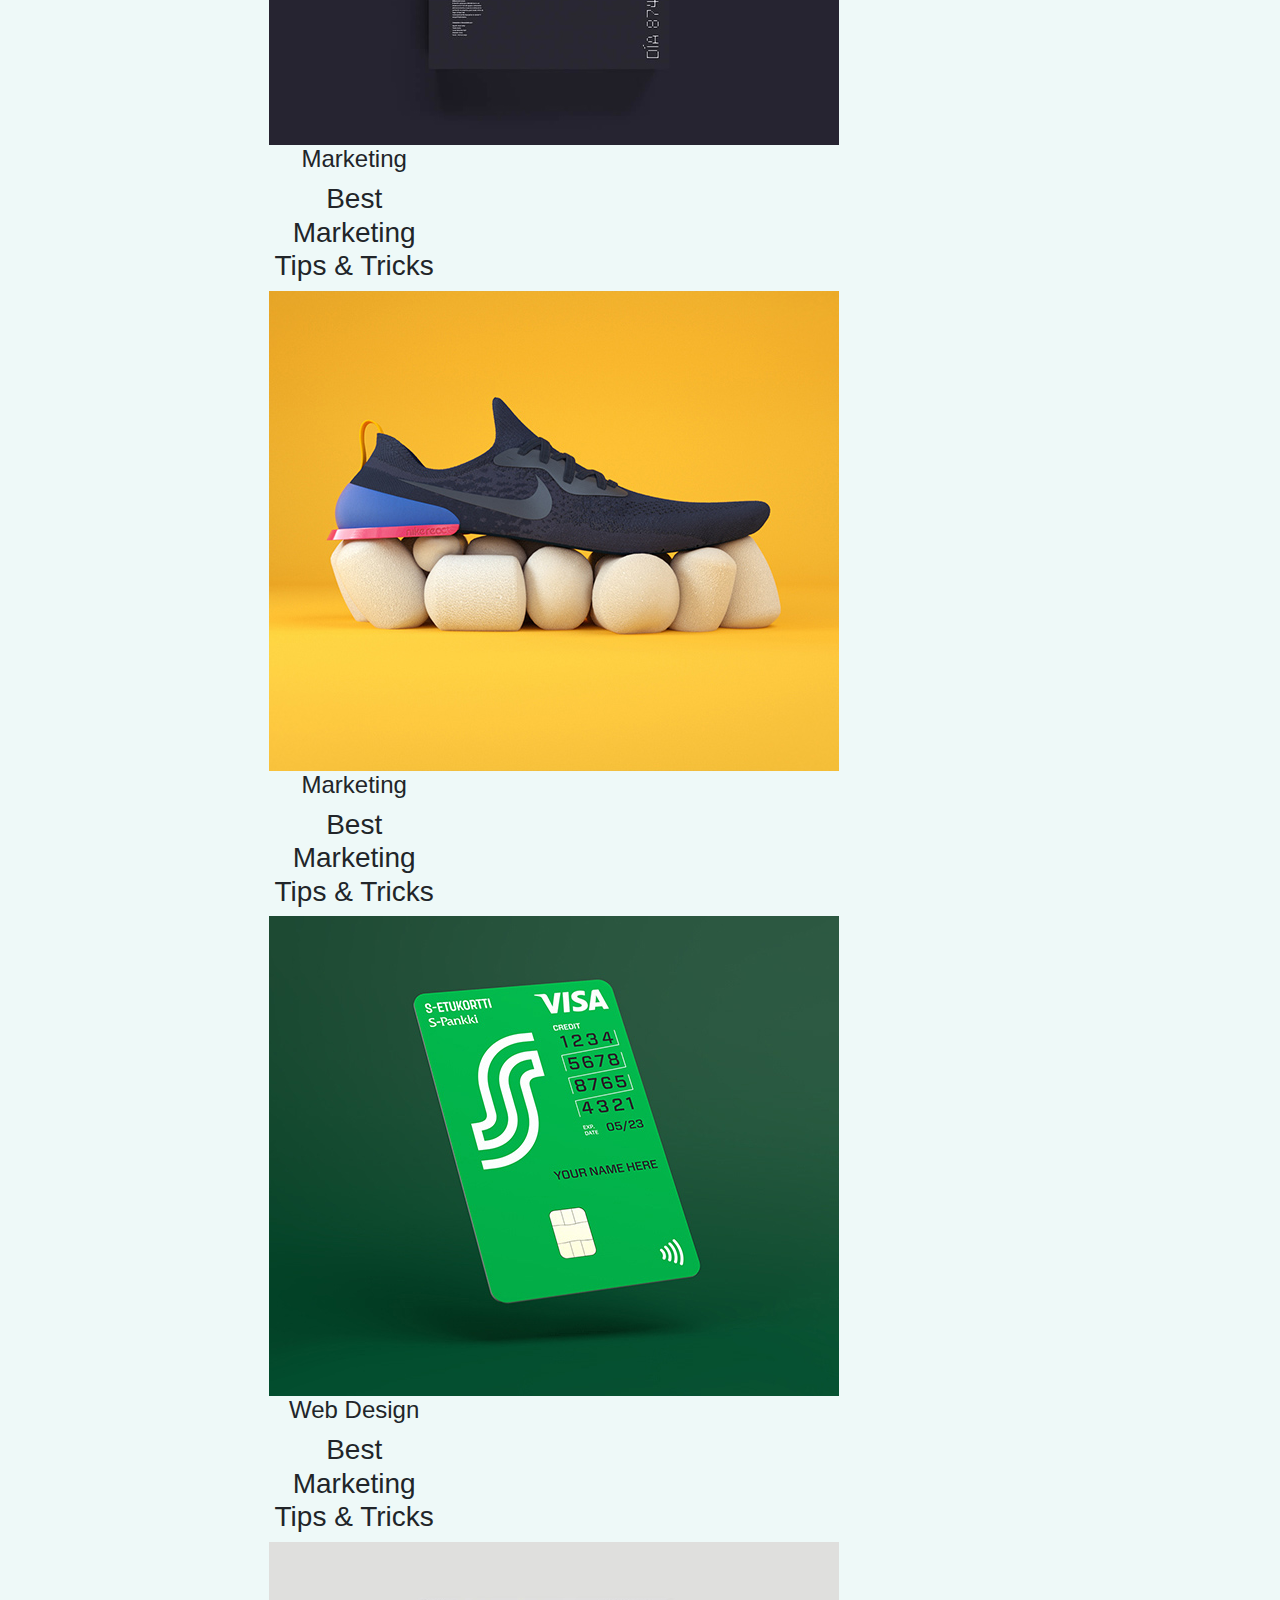
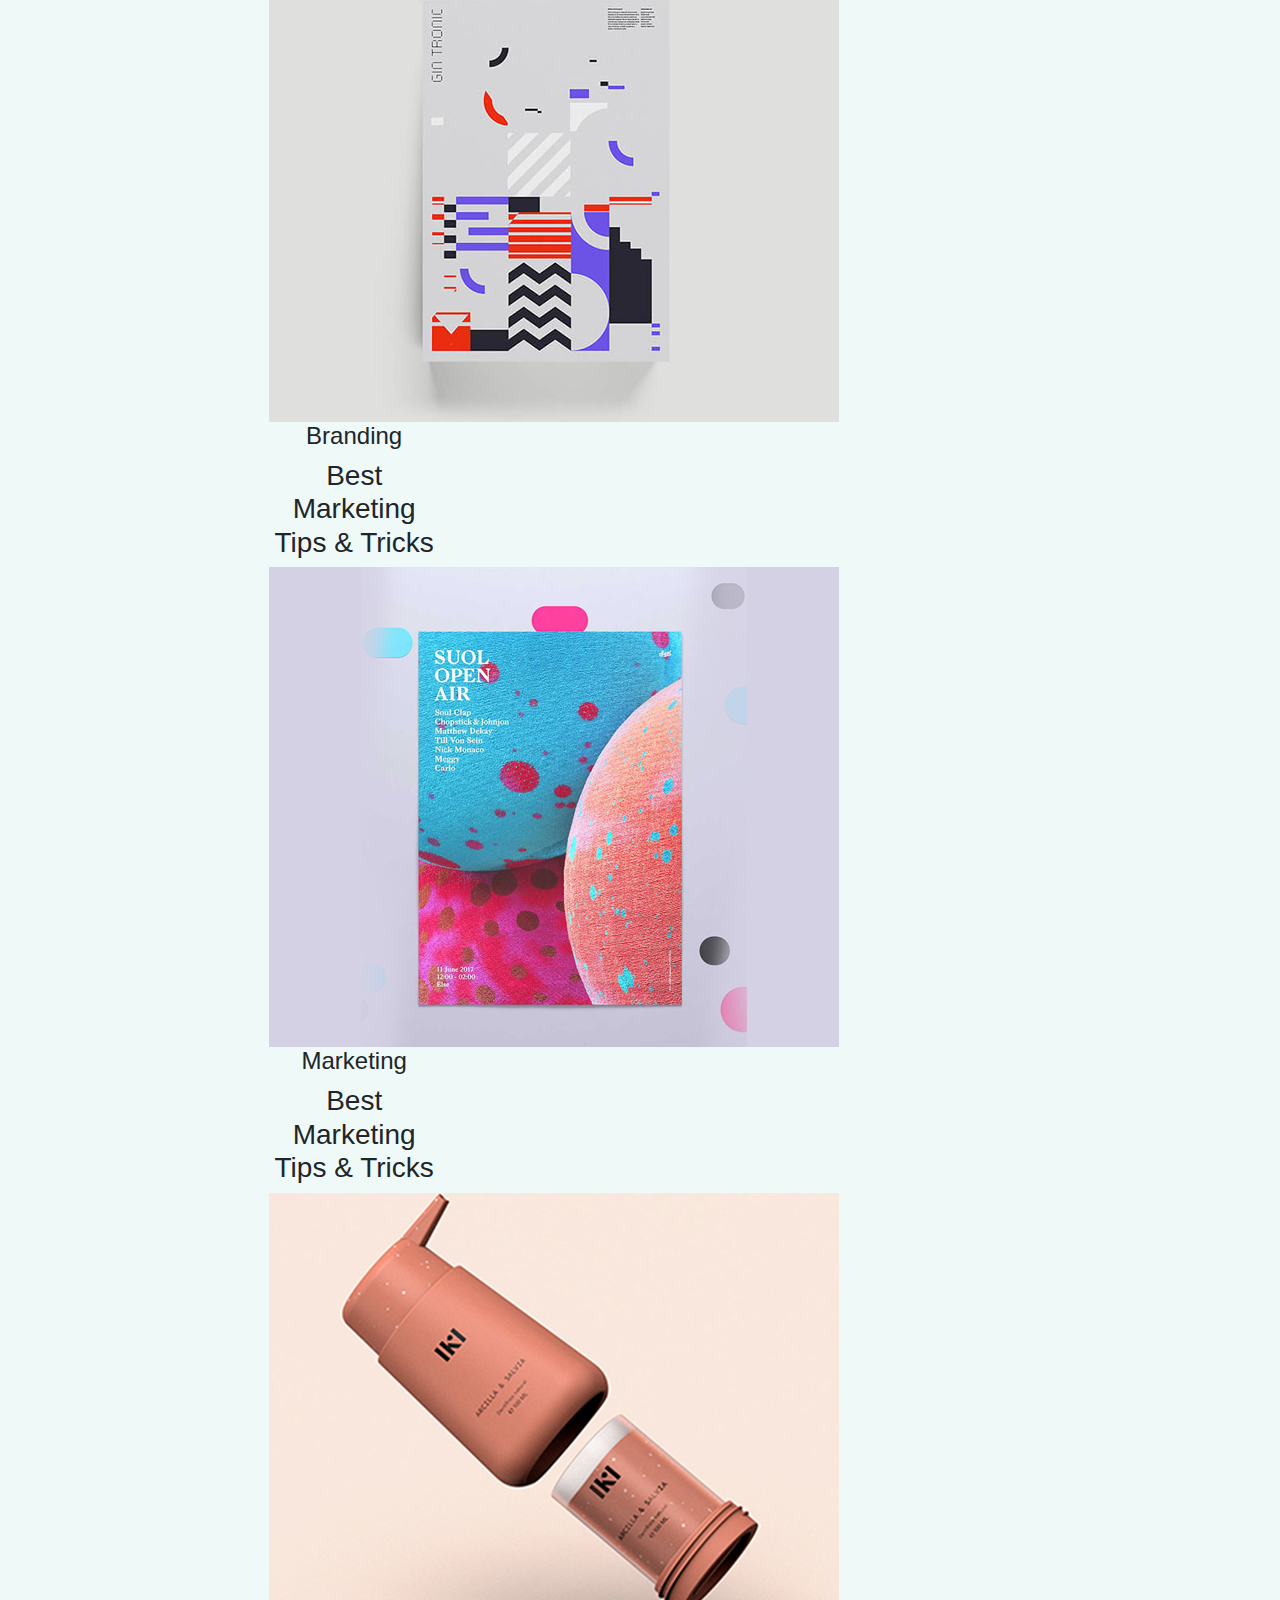
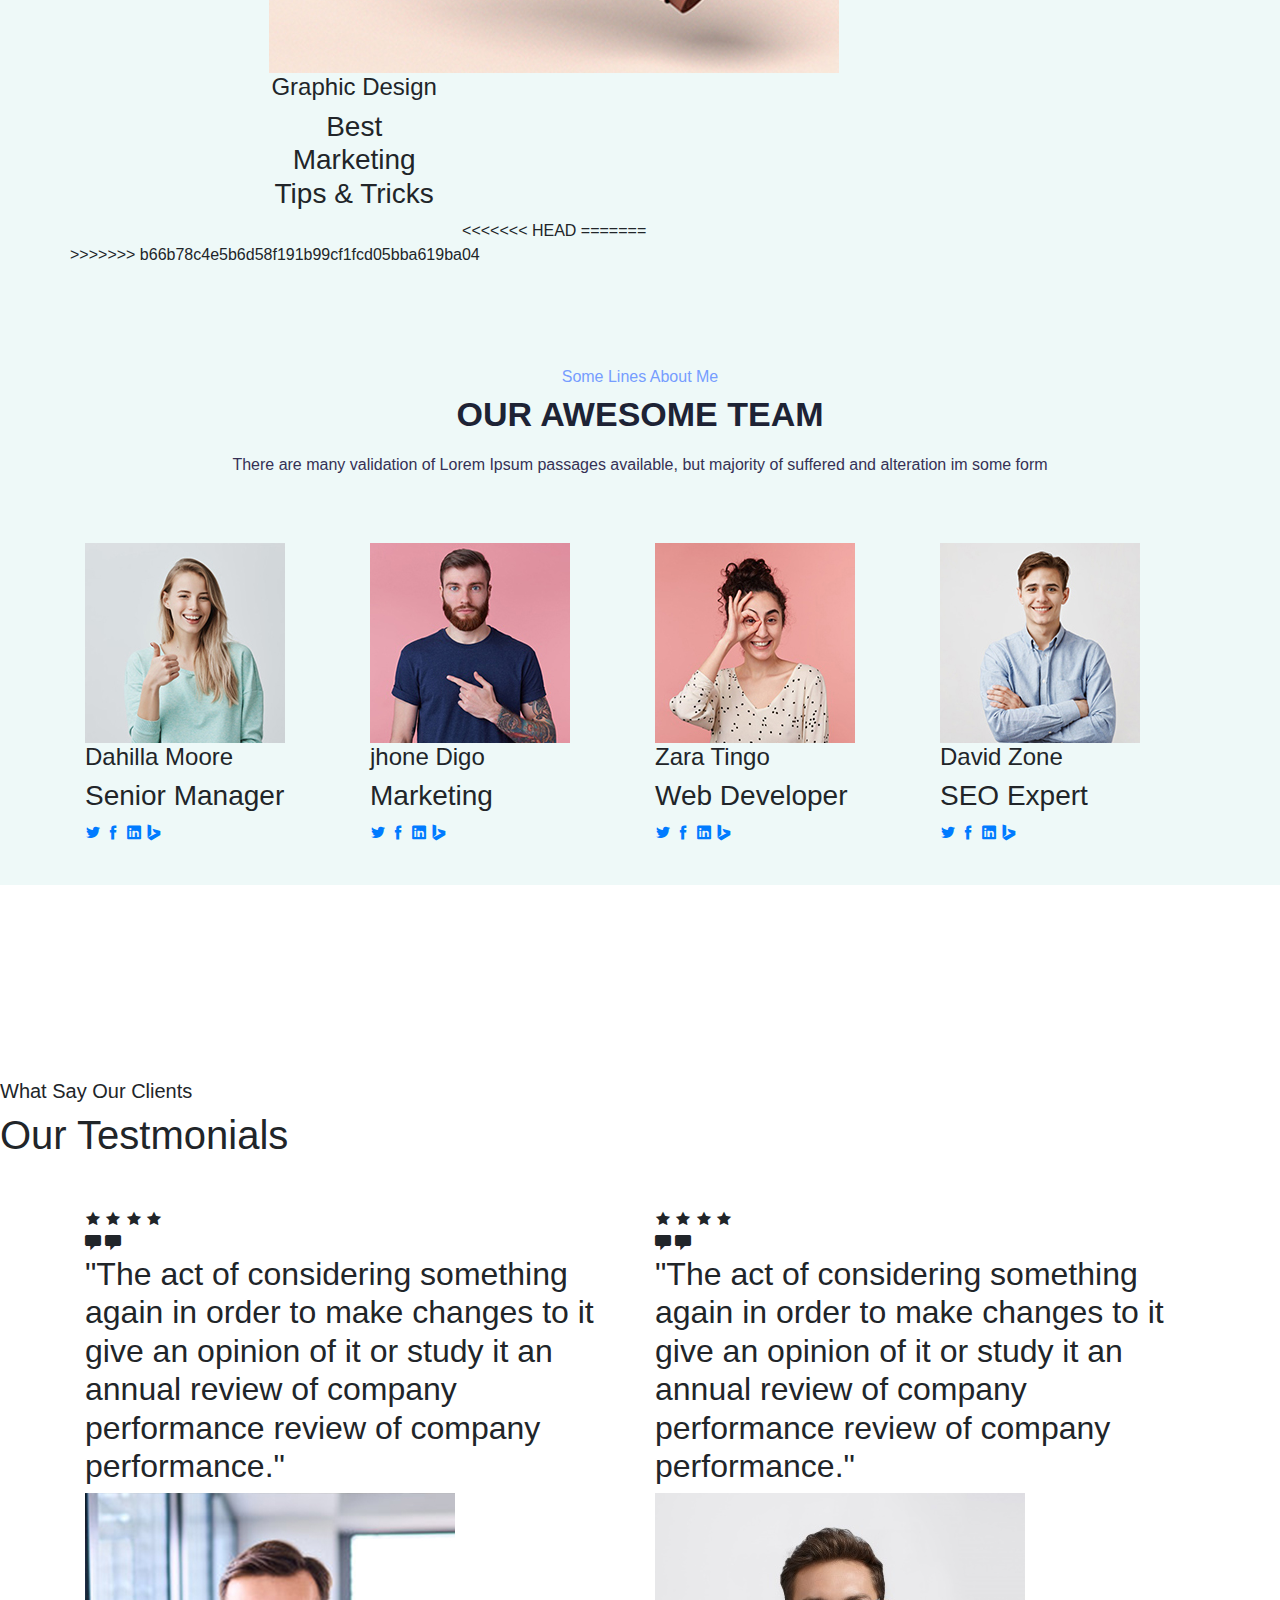
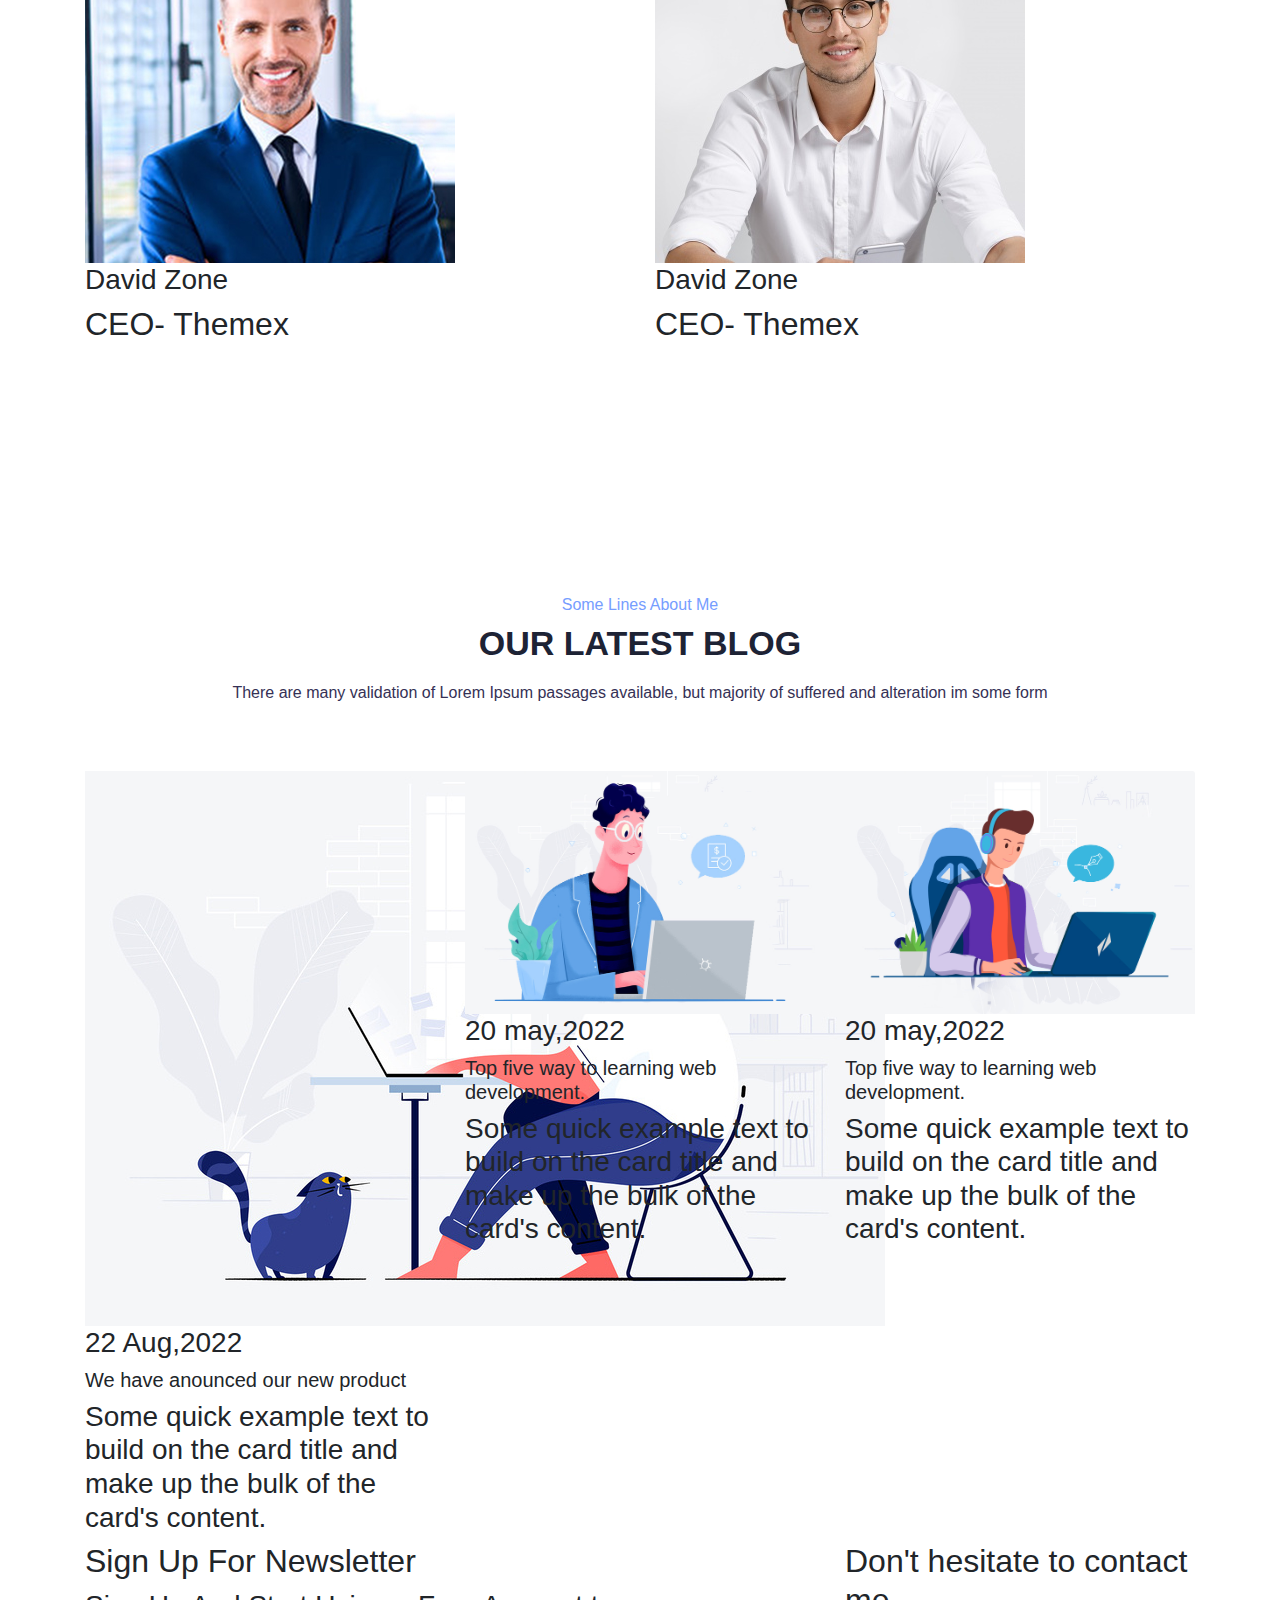
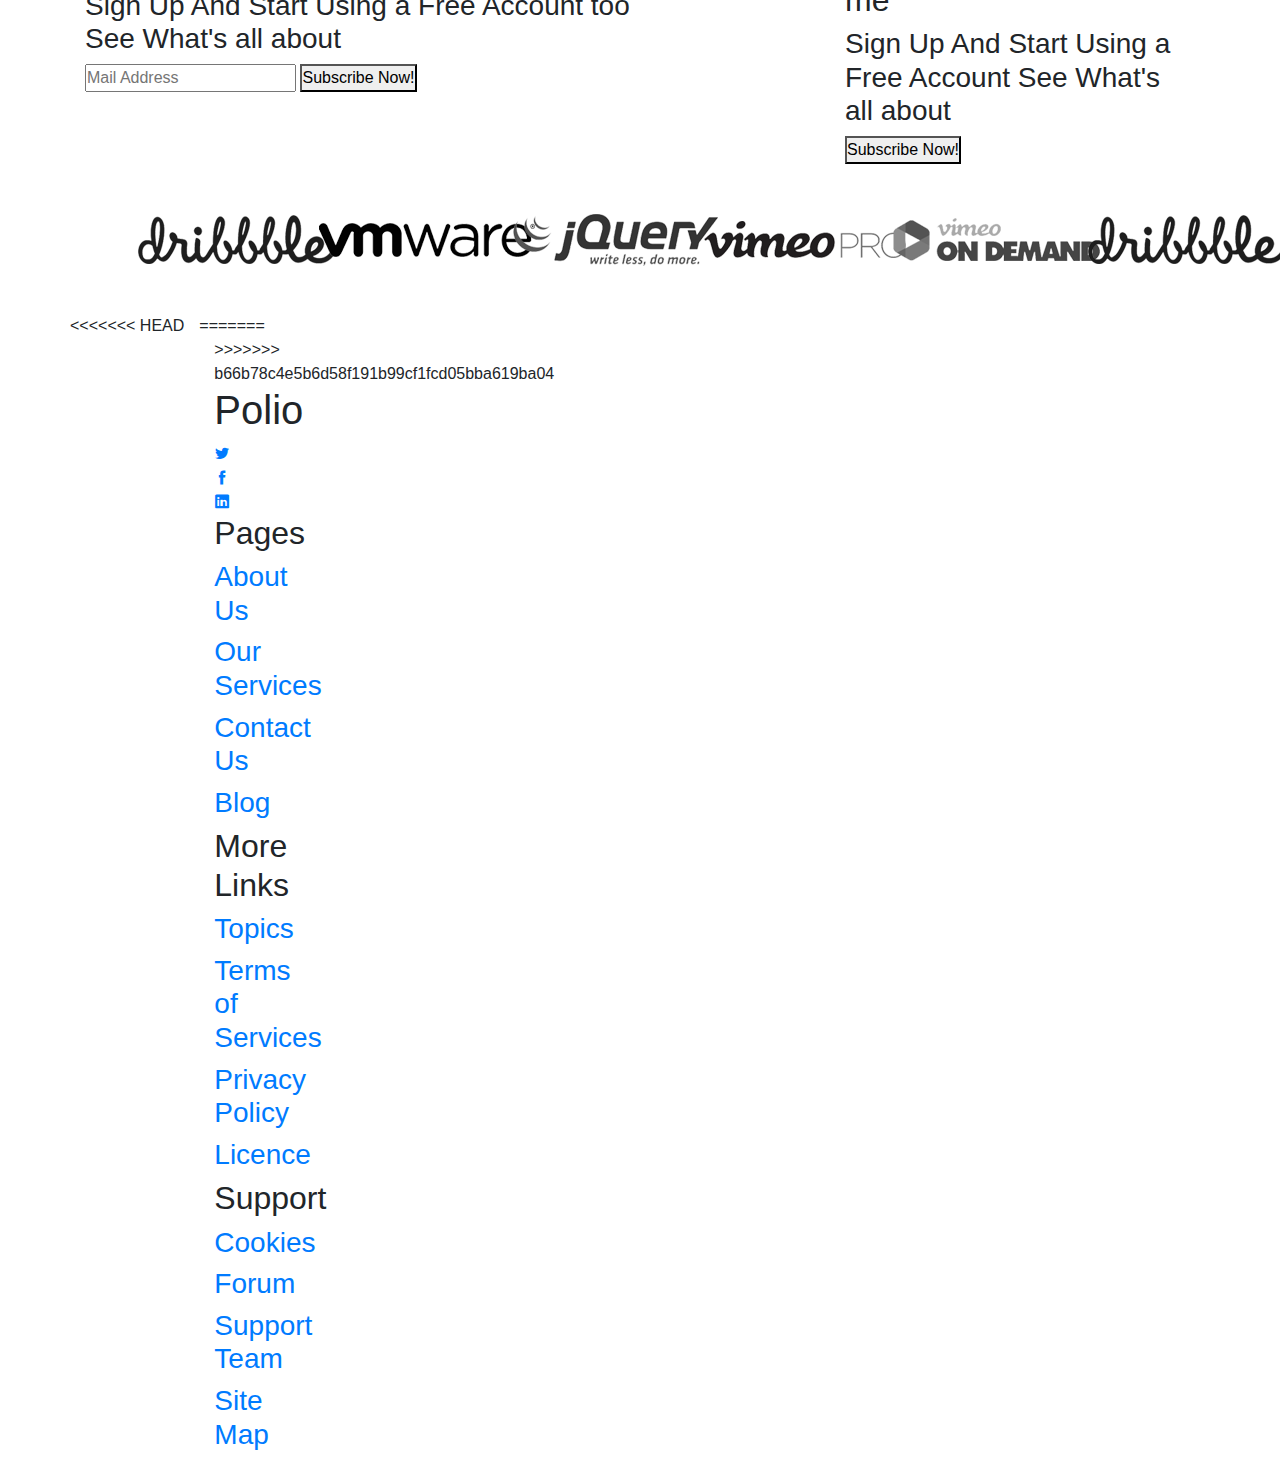
==== commit 76270669: "final commit" ====
--- a/docs/index.html
+++ b/docs/index.html
@@ -1,907 +1,924 @@
-<!DOCTYPE html>
-<html lang="en">
-<head>
-    <meta charset="UTF-8">
-    <meta http-equiv="X-UA-Compatible" content="IE=edge">
-    <meta name="viewport" content="width=device-width, initial-scale=1.0">
-    <title>Document</title>
-    <link rel="stylesheet" href="syle.css">
-    <link rel="stylesheet" href="icofont.css">
-    <link rel="stylesheet" href="bootstrap.min.css">
-</head>
-<body>
-    
-            <div class="quick-access">
-        <div class="container">
-            <nav class="navbar navbar-expand-lg navbar-light bg-white ">
-            <div class="container-fluid logo">
-                <h1>Polio<span style="color: rgb(48, 106, 254);">.</span></h1>
-              <button class="navbar-toggler" type="button" data-bs-toggle="collapse" data-bs-target="#navbarSupportedContent" aria-controls="navbarSupportedContent" aria-expanded="false" aria-label="Toggle navigation">
-                <span class="navbar-toggler-icon"></span>
-              </button>
-              <div class="collapse navbar-collapse manu-list" id="navbarSupportedContent">
-                <ul class="navbar-nav me-auto mb-1 mb-lg-0">
-                  <li class="nav-item">
-                    <a class="nav-link first" href="#">Home</a>
-                  </li>
-                  <li class="nav-item">
-                    <a class="nav-link" href="#">About</a>
-                  </li>
-                  <li class="nav-item">
-                    <a class="nav-link" href="#">Services</a>
-                  </li>
-                  <li class="nav-item">
-                    <a class="nav-link" href="#">Portfolio</a>
-                  </li>
-                  <li class="nav-item">
-                    <a class="nav-link" href="#">Pages</a>
-                  </li>
-                  
-                  <li class="nav-item">
-                    <a class="nav-link" href="#">Contact</a>
-                  </li>
-                  <li class="nav-item">
-                    <a class="nav-link" href="#">   <button>Hire Me!</button></a>
-                  </li>
-                </ul>
-              </div>
-            </div>
-          </nav>
-        </div>
-    </div>
-  
-    <!-- banner -->
-    <div class="flex-banner">
-        <div class="flexbox">
-           <div class="containr">
-            <div class="row">
-                <div class=" col-xl-6  banner-text">
-                
-                    <div class="txt">
-                        <h5>Hello i am...</h5>
-                        <h1>Jorden Parker</h1>
-                        <h3>A Professional</h3>
-                        <ul>
-                            <li>Web Designer</li>
-                            <li>Graphic Designer</li>
-                            <li>UI/UX Designer</li>
-                        </ul>
-                        <p>This doesnt include documentation, source files, or any optional JavaScript dependencies.This doesnt include documentation, source files.</p>
-                        <button>Contact Me</button>
-                        <div class="ii"><i class="icofont-play"></i></div>
-                    </div>
-                    
-                </div>
-                <div class=" col-xl-6  banner-img">
-                    <div class="image">
-                        <img src="images/hero-image.png" alt="">
-                    </div>
-                    <div class="ban-img">
-                        <i class="icofont-ui-play"></i>
-                    </div>
-                </div>
-            </div>
-             
-           </div>
-        </div>
-    </div>
-
-    <!--  achivements-->
-
-    <div class="achivements">
-        <div class="container">
-           <div class="row acc">
-           
-                <div class=" col-xl-6 col-lg-6 col-md-12 col-sm-12 achive-co1">
-                    <p>I help our clints create brands , <span style="color:rgb(48, 106, 254) ;">digital product</span> build  brand service, <br> innovotive find oppurtunities,
-                        <br> <span style="color:rgb(48, 106, 254) ;">and validate ideas</span>
-                    </p>
-                    <div class="follow">
-                        <h5><strong>Follow Me On</strong></h5>
-                        <div class="hr"><hr></div>
-                        <i class="icofont-facebook"></i>
-                        <i class="icofont-twitter"></i>
-                        <i class="icofont-brand-bing"></i>
-
-                    </div>
-                </div>
-                <div class="col-xl-6">
-                    <div class="row">
-                        <div class="col-xl-4">
-                            <div class="ache">
-                                <h1>10</h1>
-                                <h6>YEARS OF EXPERIENCE</h6>
-                            </div>
-
-                        </div>
-                        <div class="col-xl-4">
-                            <div class=" ache2">
-                                <h1>100</h1>
-                                <h6>HAPPY CLIENTS</h6>
-                              </div>
-                        </div>
-                        <div class="col-xl-4">
-                            <div class=" ach">
-                                <h1>100</h1>
-                                <h6>HAPPY CLIENTS</h6>
-                              </div>
-                        </div>
-                    </div>
-                </div>
-
-          
-           </div>
-        </div>
-    </div>
-    
-
-    
-    <!-- about me  -->
-    <div class="about">
-       <div class="abttxt">
-        <h5>Some Lines About Me</h5>
-        <h1>ABOUT ME</h1>
-        
-        <p>There are many validation of Lorem Ipsum passages available, but majority of suffered and alteration im some form </p>
-       </div>
-        <div class="container">
-          <div class=" row abot">
-            <div class=" col-xl-6 aboutimg">
-                <div class="abt-img">
-                    <img src="images/about-me.png" alt="">
-                </div>
-            </div>
-            <div class=" col-xl-6 about-me">
-                <div class="abtme">
-                    <h2>About Me</h2>
-                    
-                    <h5>Subheading or Information goes here</h5>
-                   <div class="buttn">
-                     <a href=""></a><button class="bb">About me</button>
-                    <a href=""><button>My Skills</button></a>
-                    <a href=""><button>Contact Details</button></a>
-                   </div>
-                    <h5>There are many validation of Lorem Ipsum passages available, but majority of suffered and alteration.</h5>
-                   <div class="abtm">
-                    <div class="name1">
-                        <h6><strong>Name:</strong> Jorden Parker</h6>
-                        <h6><strong>Email:</strong> ranjith@gmail.com</h6>
-                        <h6><strong>Address:</strong> NewYork,USA</h6>
-                       
-                    </div>
-                    <div class="name2">
-                        <h6><strong>Age:</strong> 24</h6>
-                        <h6><strong>Phone:</strong> 8122739465</h6>
-                        <h6><strong>Nationality:</strong> American</h6>
-                    </div>
-                   </div>
-                   <button class="bb">DownlodCV <i class="icofont-download"></i></button>
-                </div>
-            </div>
-          </div>
-        </div>
-  
-    </div>
-    <!-- offer -->
-    <div class="offers">
-        <div class="abttxt">
-            <h5>What I Offer You</h5>
-            <h1>MY OFFER</h1>
-            <p>There are many validation of Lorem Ipsum passages available, but majority of suffered and alteration im some form </p>
-           </div>
-           <div class="container">
-            <div class=" row offer">
-                <div class=" col-xl-4 offer1">
-                  
-                    <div class="offer11">
-                        <div class="icon-abt">
-                            <i class="icofont-double-left"></i>
-                        </div>
-                        <h3>Web Solution</h3>
-                        <h4>Need a Project Complete By an Expert? Let's Go.Access a human Resourse Content To Answer Question human Resourse Content To Answer Question.</h4>
-
-                    </div>
-                </div>
-                <div class=" col-xl-4 offer1">
-                  
-                    <div class="offer11">
-                        <div class="icon-abt">
-                            <i class="icofont-chart-radar-graph"></i>
-                        </div>
-                        <h3>Graphic Designer</h3>
-                        <h4>Need a Project Complete By an Expert? Let's Go.Access a human Resourse Content To Answer Question human Resourse Content To Answer Question.</h4>
-
-                    </div>
-                </div>
-                <div class="col-xl-4  offer1">
-                  
-                    <div class="offer11">
-                        <div class="icon-abt">
-                            <i class="icofont-connection"></i>
-                        </div>
-                        <h3>UI/UX Design</h3>
-                        <h4>Need a Project Complete By an Expert? Let's Go.Access a human Resourse Content To Answer Question human Resourse Content To Answer Question.</h4>
-
-                    </div>
-                </div>
-                <div class=" col-xl-4 offer1">
-                  
-                    <div class="offer11">
-                        <div class="icon-abt">
-                            <i class="icofont-search-2"></i>
-                        </div>
-                        <h3>Statergy & Research</h3>
-                        <h4>Need a Project Complete By an Expert? Let's Go.Access a human Resourse Content To Answer Question human Resourse Content To Answer Question.</h4>
-
-                    </div>
-                </div>
-                <div class="col-xl-4  offer1">
-                  
-                    <div class="offer11">
-                        <div class="icon-abt">
-                            <i class="icofont-monitor"></i>
-                        </div>
-                        <h3>SEO & Marketing</h3>
-                        <h4>Need a Project Complete By an Expert? Let's Go.Access a human Resourse Content To Answer Question human Resourse Content To Answer Question.</h4>
-
-                    </div>
-                </div>
-                <div class=" col-xl-4 offer1">
-                  
-                    <div class="offer11">
-                        <div class="icon-abt">
-                            <i class="icofont-chart-growth"></i>
-                        </div>
-                        <h3>Growth Tracking</h3>
-                        <h4>Need a Project Complete By an Expert? Let's Go.Access a human Resourse Content To Answer Question human Resourse Content To Answer Question.</h4>
-
-                    </div>
-                </div>
-                
-                
-            </div>
-
-           </div>
-    </div>
-    
-    <!--  my resume-->
-    <div class="resume">
-        <div class="abttxt">
-            <h5>Some Lines About Me</h5>
-            <h1>ABOUT ME</h1>
-            <p>There are many validation of Lorem Ipsum passages available, but majority of suffered and alteration im some form </p>
-        </div>
-           <div class="container">
-            
-            <div class="row">
-                <div class=" col-xl-6">
-                    <h1>Experience</h1>
-                    <button>2011-2013</button>
-                   <div class="exp">
-                   
-                   <div class="flex-exp">
-                    <div class="flex-icn">
-                       <div class="icn">
-                        <div class="icon1"><i class="icofont-color-bucket"></i>
-                        </div>
-                       </div>
-                       <div class="res-txt">
-                        <div class="resume-text">
-                            <h2>UI/UX Designer</h2>
-                             <h5>Google INC|NewYork </h5>
-                         </div>
-                       </div>
-                       <div class="icn2">
-                        <div class="icon2"><i class="icofont-color-bucket"></i>
-                        </div>
-                       </div>
-
-                    
-                       
-                    </div>
-                        <div class="rex-txt">
-                            <h5>There are many validation of Lorem Ipsum passages available but majority of suffered and alteration im some form.There are many validation of Lorem Ipsum passages available but majority of suffered </h5>
-                            <h5>There are many validation of Lorem Ipsum passages available majority and alteration im some form.</h5>
-                        </div>
-                   </div>
-                   </div>
-                   <button>2013-2015</button>
-                   <div class="exp">
-                   
-                   <div class="flex-exp">
-                    <div class="flex-icn">
-                       <div class="icn">
-                        <div class="icon1"><i class="icofont-double-left"></i>
-                        </div>
-                       </div>
-                       <div class="res-txt">
-                        <div class="resume-text">
-                            <h2>Web Designer</h2>
-                             <h5>Facebook INC|NewYork </h5>
-                         </div>
-                       </div>
-                       <div class="icn2">
-                        <div class="icon2"><i class="icofont-double-left"></i>
-                        </div>
-                       </div>
-
-                    
-                       
-                    </div>
-                        <div class="rex-txt">
-                            <h5>There are many validation of Lorem Ipsum passages available but majority of suffered and alteration im some form.There are many validation of Lorem Ipsum passages available but majority of suffered </h5>
-                           
-                        </div>
-                   </div>
-                   </div>
-                </div>
-                 <div class="col-xl-6">
-                    <h1>Education</h1>
-                    <button>2017-2018</button>
-                   <div class="exp">
-                   
-                   <div class="flex-exp">
-                    <div class="flex-icn">
-                       <div class="icn">
-                        <div class="icon1"><i class="icofont-graduate"></i>
-                        </div>
-                       </div>
-                       <div class="res-txt">
-                        <div class="resume-text">
-                            <h2>Stanford University</h2>
-                             <h5>Specialization Course|NewYork </h5>
-                         </div>
-                       </div>
-                       <div class="icn2">
-                        <div class="icon2"><i class="icofont-graduate"></i>
-                        </div>
-                       </div>
-
-                    
-                       
-                    </div>
-                        <div class="rex-txt">
-                            <h5>There are many validation of Lorem Ipsum passages available but majority of suffered and alteration im some form.There are many validation of Lorem Ipsum passages available but majority of suffered </h5>
-                           
-                        </div>
-                   </div>
-                   </div>
-                   <button>2019-2020</button>
-                   <div class="exp">
-                   
-                   <div class="flex-exp">
-                    <div class="flex-icn">
-                       <div class="icn">
-                        <div class="icon1"><i class="icofont-graduate"></i>
-                        </div>
-                       </div>
-                       <div class="res-txt">
-                        <div class="resume-text">
-                            <h2>Stanford University</h2>
-                             <h5>Bachelor Degree|NewYork </h5>
-                         </div>
-                       </div>
-                       <div class="icn2">
-                        <div class="icon2"><i class="icofont-graduate"></i>
-                        </div>
-                       </div>
-
-                    
-                       
-                    </div>
-                        <div class="rex-txt">
-                            <h5>There are many validation of Lorem Ipsum passages available but majority of suffered and alteration im some form.There are many validation of Lorem Ipsum passages available but majority of suffered </h5>
-                            <h5>There are many validation of Lorem Ipsum passages available majority and alteration im some form.</h5>
-                           
-                        </div>
-                   </div>
-                   </div>
-                </div>
-
-                 </div>            
-                
-                </div>
-                
-               
-            </div>
-            
-           </div>
-    </div>
-    
-
-    <!--  pricing table-->
-    <div class="pricing">
-        <div class="abttxt">
-            <h5>Here Some Ideas About My pricing </h5>
-            <h1>PRICING </h1>
-            <p>There are many validation of Lorem Ipsum passages available, but majority of suffered and alteration im some form </p>
-           </div>
-           <div class="container">
-            <div class="row">
-                
-                    <div class=" col-xl-3 flex-price1">
-                        <div class="price1">
-                            <h2> Basic</h2>
-                            <h5>For Small Business</h5>
-                            <div class="flex-pri">
-                                <div class="price">
-                                    <h3><sup>$</sup>29 <sub>/mon</sub></h3>
-                                </div>
-                                
-                            </div>
-                            <h5>3 Users</h5>
-                            <h5>Unlimited Projects</h5>
-                            <h5>Download Prototypes</h5>
-                            <button>Get Started</button>
-    
-                        </div>
-                    </div>
-                    <div class="col-xl-3 flex-price1">
-                        <div class="price1">
-                            <h2> Standrad</h2>
-                            <h5>For Small Business</h5>
-                            <div class="flex-pri">
-                                <div class="price">
-                                    <h3><sup>$</sup>49 <sub>/mon</sub></h3>
-                                </div>
-                                
-                            </div>
-                            <h5>4 Users</h5>
-                            <h5>Unlimited Projects</h5>
-                            <h5>Download Prototypes</h5>
-                            <button>Get Started</button>
-    
-                        </div>
-                    </div>
-                    <div class="col-xl-3 flex-price1">
-                        <div class="price1">
-                            <h2> Professional</h2>
-                            <h5>For Companies</h5>
-                            <div class="flex-pri">
-                                <div class="price">
-                                    <h3><sup>$</sup>79 <sub>/mon</sub></h3>
-                                </div>
-                                
-                            </div>
-                            <h5>5 Users</h5>
-                            <h5>Unlimited Projects</h5>
-                            <h5>Download Prototypes</h5>
-                            <button>Get Started</button>
-    
-                        </div>
-                    </div>
-                    <div class="col-xl-3 flex-price1">
-                        <div class="price1">
-                            <h2> Most Popular</h2>
-                            <h5>For Small Business</h5>
-                            <div class="flex-pri">
-                                <div class="price">
-                                    <h3><sup>$</sup>99 <sub>/mon</sub></h3>
-                                </div>
-                                
-                            </div>
-                            <h5>8 Users</h5>
-                            <h5>Unlimited Projects</h5>
-                            <h5>Download Prototypes</h5>
-                            <button>Get Started</button>
-    
-                        </div>
-                    </div>
-                
-            </div>
-         
-           </div>
-          
-          
-      
-    </div>
-    
- 
-    <!-- my latest work -->
-    <div class="my-work">
-        <div class="abttxt">
-            <h5>Some Samples From My Latest Projects</h5>
-            <h1>MY LATTEST WORKS</h1>
-            <p>There are many validation of Lorem Ipsum passages available, but majority of suffered and alteration im some form </p>
-            <div class="btn">
-                <nav>
-                <a href="">All</a>
-                <a href="">Branding</a>
-                <a href="">Marketing</a>
-                <a href="">Web Design</a>
-                <a href="">Graphic Design</a>
-            </nav>
-        </div>
-
-            
-        
-        <div class="container">
-           <div class="row">
-            <div class="work-img">
-                <div class=" col-xl-4 flex-work">
-                    <div class="work1">
-                        <img src="images/p1.jpg" alt="">
-                        <h4>Marketing</h4>
-                        <h3>Best Marketing Tips & Tricks</h3>
-                    </div>
-                </div>
-                <div class=" col-xl-4 flex-work">
-                    <div class="work1">
-                        <img src="images/p2.jpg" alt="">
-                        <h4>Marketing</h4>
-                        <h3>Best Marketing Tips & Tricks</h3>
-                    </div>
-                </div>
-                <div class="col-xl-4 flex-work">
-                    <div class="work1">
-                        <img src="images/p3.jpg" alt="">
-                        <h4>Web Design</h4>
-                        <h3>Best Marketing Tips & Tricks</h3>
-                    </div>
-                </div>
-                <div class="col-xl-4 flex-work">
-                    <div class="work1">
-                        <img src="images/p4.jpg" alt="">
-                        <h4>Branding</h4>
-                        <h3>Best Marketing Tips & Tricks</h3>
-                    </div>
-                </div>
-                <div class="col-xl-4 flex-work">
-                    <div class="work1">
-                        <img src="images/p5.jpg" alt="">
-                        <h4>Marketing</h4>
-                        <h3>Best Marketing Tips & Tricks</h3>
-                    </div>
-                </div>
-                <div class="col-xl-4 flex-work">
-                    <div class="work1">
-                        <img src="images/p6.jpg" alt="">
-                        <h4>Graphic Design</h4>
-                        <h3>Best Marketing Tips & Tricks</h3>
-                    </div>
-                </div>
-               
-            </div>
-           </div>
-        </div>
-
-    </div>
-
-    <!-- Our Team -->
-    <div class="team">
-        <div class="abttxt">
-            <h5>Some Lines About Me</h5>
-            <h1>OUR AWESOME TEAM</h1>
-            <p>There are many validation of Lorem Ipsum passages available, but majority of suffered and alteration im some form </p>
-         </div>
-         <div class="container">
-          <div class="row">
-            
-                <div class="col-xl-3 team-img1">
-                    <div class="team1">
-                        <img src="images/t1.jpg" alt="">
-                        <h4>Dahilla Moore</h4>
-                        <h3>Senior Manager</h3>
-                        <div class="team-icon">
-                            <a href=""><i class="icofont-twitter"></i></a>
-                            <a href=""><i class="icofont-facebook"></i></a>
-                            <a href=""><i class="icofont-linkedin"></i></a>
-                            <a href=""><i class="icofont-brand-bing"></i></a>
-                        </div>
-
-                    </div>
-                </div>
-                <div class="col-xl-3 team-img1">
-                    <div class="team1">
-                        <img src="images/t2.jpg" alt="">
-                        <h4>jhone Digo</h4>
-                        <h3>Marketing</h3>
-                        <div class="team-icon">
-                            <a href=""><i class="icofont-twitter"></i></a>
-                            <a href=""><i class="icofont-facebook"></i></a>
-                            <a href=""><i class="icofont-linkedin"></i></a>
-                            <a href=""><i class="icofont-brand-bing"></i></a>
-                        </div>
-                    </div>
-                </div>
-                <div class="col-xl-3 team-img1">
-                    <div class="team1">
-                        <img src="images/t3.jpg" alt="">
-                        <h4>Zara Tingo</h4>
-                        <h3>Web Developer</h3>
-                        <div class="team-icon">
-                            <a href=""><i class="icofont-twitter"></i></a>
-                            <a href=""><i class="icofont-facebook"></i></a>
-                            <a href=""><i class="icofont-linkedin"></i></a>
-                            <a href=""><i class="icofont-brand-bing"></i></a>
-                        </div>
-                    </div>
-                </div>
-                <div class="col-xl-3 team-img1">
-                    <div class="team1">
-                        <img src="images/t4.jpg" alt="">
-                        <h4>David Zone</h4>
-                        <h3>SEO Expert</h3>
-                        <div class="team-icon">
-                            <a href=""><i class="icofont-twitter"></i></a>
-                            <a href=""><i class="icofont-facebook"></i></a>
-                            <a href=""><i class="icofont-linkedin"></i></a>
-                            <a href=""><i class="icofont-brand-bing"></i></a>
-                        </div>
-                    </div>
-                </div>
-
-            </div>
-          </div>
-        </div>
-    </div>
-    
-    <!-- Testmonials -->
-    <div class="testimonial">
-       
-        <div class="abtxt">
-           <div class="iii">
-            <img src="images/testi-shape.png" alt="">
-           </div>
-           <div class="ttt">
-            <h5>What Say Our Clients</h5>
-            <h1>Our Testmonials</h1>
-            <p>There are many validation of Lorem Ipsum passages available, but majority of suffered and alteration im some form </p>
-           </div>
-         </div>
-         <div class="container">
-           <div class="row">
-            
-                <div class="col-xl-6 flex-test">
-                    <div class="flexbox-text">
-                        <div class="test-icon">
-                            <i class="icofont-star"></i>
-                            <i class="icofont-star"></i>
-                            <i class="icofont-star"></i>
-                            <i class="icofont-star"></i>
-                        </div>
-                        <div class="test-msg-i">
-                            <i class="icofont-ui-messaging"></i>
-                            <i class="icofont-ui-messaging"></i>
-                        </div>
-                        <h2>"The act of considering something again in order to make changes to it give an opinion of it or study it an annual review of company performance review of company performance."</h2>
-                        <div class="profile-test">
-                            <div class="pro-icon">
-                                <img src="images/testi1.jpg" alt="">
-                            </div>
-                            <div class="pro-text">
-                                <h3>David Zone</h3>
-                                <h2>CEO- Themex</h2>
-                            </div>
-                        </div>
-                    </div>
-                </div>
-                <div class="col-xl-6 flex-test">
-                    <div class="flexbox-text">
-                        <div class="test-icon">
-                            <i class="icofont-star"></i>
-                            <i class="icofont-star"></i>
-                            <i class="icofont-star"></i>
-                            <i class="icofont-star"></i>
-                        </div>
-                        <div class="test-msg-i">
-                            <i class="icofont-ui-messaging"></i>
-                            <i class="icofont-ui-messaging"></i>
-                        </div>
-                        <h2>"The act of considering something again in order to make changes to it give an opinion of it or study it an annual review of company performance review of company performance."</h2>
-                        <div class="profile-test">
-                            <div class="pro-icon">
-                                <img src="images/testi2.jpg" alt="">
-                            </div>
-                            <div class="pro-text">
-                                <h3>David Zone</h3>
-                                <h2>CEO- Themex</h2>
-                            </div>
-                        </div>
-                    </div>
-                </div>
-               
-               
-             </div>
-         </div>
-        <div class="des">
-            <div class="iiend">
-                <img src="images/testi-shape.png" alt="">
-               </div>
-           </div>
-        </div>
-         
-    </div>
-    <!-- latest blog -->
-    <div class="blog">
-        <div class="abttxt">
-            <h5>Some Lines About Me</h5>
-            <h1>OUR LATEST BLOG</h1>
-            <p>There are many validation of Lorem Ipsum passages available, but majority of suffered and alteration im some form </p>
-         </div>
-        <div class="container">
-            <div class="row">
-                <div class="col-xl-4">
-                      <div class="blogs" >
-                        <img src="images/blog1.jpg" class="" alt="...">
-                        <div class="blogbody">
-                            <div class="blogbdy">
-                                <h3>22 Aug,2022</h3>
-                                <h5>We have anounced our new product</h5>
-                                <h3>Some quick example text to build on the card title and make up the bulk of the card's content.</h3>
-                            </div>   
-                          </div>
-                     
-                    </div>
-                       
-                    
-                     
-                </div>
-                <div class="col-xl-4">
-                    <div class="blogs" >
-                        <img src="images/blog2.jpg" class="card-img-top" alt="...">
-                        <div class="blogbody">
-                            <div class="blogbdy">
-                                <h3>20 may,2022</h3>
-                            <h5>Top five way to learning web development.</h5>
-                            <h3>Some quick example text to build on the card title and make up the bulk of the card's content.</h3>
-                            </div>
-                            
-                          </div>
-                        
-                      </div>
-                   
-                     
-                </div>
-                <div class="col-xl-4">
-                    <div class="blogs" >
-                        <img src="images/blog3.jpg" class="card-img-top" alt="...">
-                        <div class="blogbody">
-                            <div class="blogbdy">
-                                <h3>20 may,2022</h3>
-                            <h5>Top five way to learning web development.</h5>
-                            <h3>Some quick example text to build on the card title and make up the bulk of the card's content.</h3>
-                            </div>
-                            
-                          </div>
-                        
-                      </div>
-                     
-                     
-                </div>
-                
-               
-            </div>
-        </div>
-    </div>
-    
-    
-
-    <!-- form -->
-    <div class="form">
-        <div class="container">
-          <div class="row">
-            
-                <div class=" col-xl-8 form-signin">
-                    <div class=" form-sign">
-                        <h2>Sign Up For Newsletter</h2>
-                        <h3>Sign Up And Start Using a Free Account too <br> See What's all about</h3>
-                       <div class="frm">
-                        <input type="email" placeholder="Mail Address ">
-                        <button>Subscribe Now!</button>
-                       </div>
-                    </div>
-                </div>
-                <div class="col-xl-4 form-contact">
-                    <div class="form-sign">
-                        <h2>Don't hesitate to contact me</h2>
-                        <h3>Sign Up And Start Using a Free Account See What's all about</h3>
-                        <div class="frm">
-                            
-                            <button>Subscribe Now!</button>
-                           </div>
-                    </div>
-                </div>
-               </div>
-          
-         </div>
-        
-    </div>
-    
-    <!-- client -->
-    <div class="sponser">
-        <div class="container">
-          <div class="row">
-            
-                <div class="col-xl-2 client1">
-                    <div class="clint-img">
-                        <img src="images/client1.png" alt="">
-                    </div>
-                </div>
-                <div class="col-xl-2 client1">
-                    <div class="clint-img">
-                        <img src="images/client2.png" alt="">
-                    </div>
-                </div>
-                <div class="col-xl-2 client1">
-                    <div class="clint-img">
-                        <img src="images/client3.png" alt="">
-                    </div>
-                </div>
-                <div class="col-xl-2 client1">
-                    <div class="clint-img">
-                        <img src="images/client4.png" alt="">
-                    </div>
-                </div>
-                <div class="col-xl-2 client1">
-                    <div class="clint-img">
-                        <img src="images/client5.png" alt="">
-                    </div>
-                </div>
-                <div class="col-xl-2 client1">
-                    <div class="clint-img">
-                        <img src="images/client1.png" alt="">
-                    </div>
-                </div>
-               
-        
-          </div>
-        </div>
-    </div>
-
-    <!-- footer -->
-    <div class="footer">
-        <div class="container ">
-            <div class="row foot">
-                <div class="col-xl-3  ">
-                    <h1>Polio</h1>
-                    <div class="footer-icon">
-                        <a href=""><i class="icofont-twitter"></i></a>
-                        <a href=""><i class="icofont-facebook"></i></a>
-                        <a href=""><i class="icofont-linkedin"></i></a>
-                    </div>
-                </div>
-                <div class="col-xl-3 links">
-                    <h2>Pages</h2>
-                    <a href=""> <h3>About Us</h3></a>
-                    <a href=""> <h3> Our Services</h3></a>
-                    <a href=""> <h3> Contact Us</h3></a>
-                    <a href=""> <h3>Blog</h3></a>
-                </div>
-                <div class="col-xl-3 links">
-                    <h2>More Links</h2>
-                    <a href=""> <h3>Topics</h3></a>
-                    <a href=""> <h3>Terms of Services</h3></a>
-                    <a href=""> <h3>Privacy Policy</h3></a>
-                    <a href=""> <h3> Licence</h3></a>
-                </div>
-                <div class="col-xl-3 links">
-                    <h2>Support</h2>
-                    <a href=""> <h3>Cookies</h3></a>
-                    <a href=""> <h3>Forum</h3></a>
-                    <a href=""> <h3>Support Team</h3></a>
-                    <a href=""> <h3>Site Map</h3></a>
-                </div>
-            </div>
-        </div>
-    </div>
-    
-    
-
-
-
-
-    
-
-
-    <script src="bootstrap.bundle.min.js"></script>
-</body>
-</html>
- 
-                           
-                           
-
-        
-        
-                            
+<!DOCTYPE html>
+<html lang="en">
+<head>
+    <meta charset="UTF-8">
+    <meta http-equiv="X-UA-Compatible" content="IE=edge">
+    <meta name="viewport" content="width=device-width, initial-scale=1.0">
+    <title>Document</title>
+    <link rel="stylesheet" href="syle.css">
+    <link rel="stylesheet" href="icofont.css">
+    <link rel="stylesheet" href="bootstrap.min.css">
+    <link rel="stylesheet" href="responsive.css">
+</head>
+<body>
+    
+            <div class="quick-access">
+        <div class="container">
+            <nav class="navbar navbar-expand-lg navbar-light bg-white ">
+            <div class="container-fluid logo">
+                <h1>Polio<span style="color: rgb(48, 106, 254);">.</span></h1>
+              <button class="navbar-toggler" type="button" data-bs-toggle="collapse" data-bs-target="#navbarSupportedContent" aria-controls="navbarSupportedContent" aria-expanded="false" aria-label="Toggle navigation">
+                <span class="navbar-toggler-icon"></span>
+              </button>
+              <div class="collapse navbar-collapse manu-list" id="navbarSupportedContent">
+                <ul class="navbar-nav me-auto mb-1 mb-lg-0">
+                  <li class="nav-item">
+                    <a class="nav-link first" href="#">Home</a>
+                  </li>
+                  <li class="nav-item">
+                    <a class="nav-link" href="#">About</a>
+                  </li>
+                  <li class="nav-item">
+                    <a class="nav-link" href="#">Services</a>
+                  </li>
+                  <li class="nav-item">
+                    <a class="nav-link" href="#">Portfolio</a>
+                  </li>
+                  <li class="nav-item">
+                    <a class="nav-link" href="#">Pages</a>
+                  </li>
+                  
+                  <li class="nav-item">
+                    <a class="nav-link" href="#">Contact</a>
+                  </li>
+                  <li class="nav-item">
+                    <a class="nav-link" href="#">   <button>Hire Me!</button></a>
+                  </li>
+                </ul>
+              </div>
+            </div>
+          </nav>
+        </div>
+    </div>
+  
+    <!-- banner -->
+    <div class="flex-banner">
+        <div class="flexbox">
+<<<<<<< HEAD
+           <div class="container">
+=======
+           <div class="containr">
+>>>>>>> b66b78c4e5b6d58f191b99cf1fcd05bba619ba04
+            <div class="row">
+                <div class=" col-xl-6  banner-text">
+                
+                    <div class="txt">
+                        <h5>Hello i am...</h5>
+                        <h1>Jorden Parker</h1>
+                        <h3>A Professional</h3>
+                        <ul>
+                            <li>Web Designer</li>
+                            <li>Graphic Designer</li>
+                            <li>UI/UX Designer</li>
+                        </ul>
+                        <p>This doesnt include documentation, source files, or any optional JavaScript dependencies.This doesnt include documentation, source files.</p>
+                        <button>Contact Me</button>
+                        <div class="ii"><i class="icofont-play"></i></div>
+                    </div>
+                    
+                </div>
+                <div class=" col-xl-6  banner-img">
+                    <div class="image">
+                        <img src="images/hero-image.png" alt="">
+                    </div>
+                    <div class="ban-img">
+                        <i class="icofont-ui-play"></i>
+                    </div>
+                </div>
+            </div>
+             
+           </div>
+        </div>
+    </div>
+
+    <!--  achivements-->
+
+    <div class="achivements">
+        <div class="container">
+           <div class="row acc">
+           
+                <div class=" col-xl-6 col-lg-6 col-md-12 col-sm-12 achive-co1">
+                    <p>I help our clints create brands , <span style="color:rgb(48, 106, 254) ;">digital product</span> build  brand service, <br> innovotive find oppurtunities,
+                        <br> <span style="color:rgb(48, 106, 254) ;">and validate ideas</span>
+                    </p>
+                    <div class="follow">
+                        <h5><strong>Follow Me On</strong></h5>
+                        <div class="hr"><hr></div>
+                        <i class="icofont-facebook"></i>
+                        <i class="icofont-twitter"></i>
+                        <i class="icofont-brand-bing"></i>
+
+                    </div>
+                </div>
+                <div class="col-xl-6">
+                    <div class="row">
+                        <div class="col-xl-4">
+                            <div class="ache">
+                                <h1>10</h1>
+                                <h6>YEARS OF EXPERIENCE</h6>
+                            </div>
+
+                        </div>
+                        <div class="col-xl-4">
+                            <div class=" ache2">
+                                <h1>100</h1>
+                                <h6>HAPPY CLIENTS</h6>
+                              </div>
+                        </div>
+                        <div class="col-xl-4">
+                            <div class=" ach">
+                                <h1>100</h1>
+                                <h6>HAPPY CLIENTS</h6>
+                              </div>
+                        </div>
+                    </div>
+                </div>
+
+          
+           </div>
+        </div>
+    </div>
+    
+
+    
+    <!-- about me  -->
+    <div class="about">
+       <div class="abttxt">
+        <h5>Some Lines About Me</h5>
+        <h1>ABOUT ME</h1>
+        
+        <p>There are many validation of Lorem Ipsum passages available, but majority of suffered and alteration im some form </p>
+       </div>
+        <div class="container">
+          <div class=" row abot">
+            <div class=" col-xl-6 aboutimg">
+                <div class="abt-img">
+                    <img src="images/about-me.png" alt="">
+                </div>
+            </div>
+            <div class=" col-xl-6 about-me">
+                <div class="abtme">
+                    <h2>About Me</h2>
+                    
+                    <h5>Subheading or Information goes here</h5>
+                   <div class="buttn">
+                     <a href=""></a><button class="bb">About me</button>
+                    <a href=""><button>My Skills</button></a>
+                    <a href=""><button>Contact Details</button></a>
+                   </div>
+                    <h5>There are many validation of Lorem Ipsum passages available, but majority of suffered and alteration.</h5>
+                   <div class="abtm">
+                    <div class="name1">
+                        <h6><strong>Name:</strong> Jorden Parker</h6>
+                        <h6><strong>Email:</strong> ranjith@gmail.com</h6>
+                        <h6><strong>Address:</strong> NewYork,USA</h6>
+                       
+                    </div>
+                    <div class="name2">
+                        <h6><strong>Age:</strong> 24</h6>
+                        <h6><strong>Phone:</strong> 8122739465</h6>
+                        <h6><strong>Nationality:</strong> American</h6>
+                    </div>
+                   </div>
+                   <button class="bb">DownlodCV <i class="icofont-download"></i></button>
+                </div>
+            </div>
+          </div>
+        </div>
+  
+    </div>
+    <!-- offer -->
+    <div class="offers">
+        <div class="abttxt">
+            <h5>What I Offer You</h5>
+            <h1>MY OFFER</h1>
+            <p>There are many validation of Lorem Ipsum passages available, but majority of suffered and alteration im some form </p>
+           </div>
+           <div class="container">
+            <div class=" row offer">
+                <div class=" col-xl-4 offer1">
+                  
+                    <div class="offer11">
+                        <div class="icon-abt">
+                            <i class="icofont-double-left"></i>
+                        </div>
+                        <h3>Web Solution</h3>
+                        <h4>Need a Project Complete By an Expert? Let's Go.Access a human Resourse Content To Answer Question human Resourse Content To Answer Question.</h4>
+
+                    </div>
+                </div>
+                <div class=" col-xl-4 offer1">
+                  
+                    <div class="offer11">
+                        <div class="icon-abt">
+                            <i class="icofont-chart-radar-graph"></i>
+                        </div>
+                        <h3>Graphic Designer</h3>
+                        <h4>Need a Project Complete By an Expert? Let's Go.Access a human Resourse Content To Answer Question human Resourse Content To Answer Question.</h4>
+
+                    </div>
+                </div>
+                <div class="col-xl-4  offer1">
+                  
+                    <div class="offer11">
+                        <div class="icon-abt">
+                            <i class="icofont-connection"></i>
+                        </div>
+                        <h3>UI/UX Design</h3>
+                        <h4>Need a Project Complete By an Expert? Let's Go.Access a human Resourse Content To Answer Question human Resourse Content To Answer Question.</h4>
+
+                    </div>
+                </div>
+                <div class=" col-xl-4 offer1">
+                  
+                    <div class="offer11">
+                        <div class="icon-abt">
+                            <i class="icofont-search-2"></i>
+                        </div>
+                        <h3>Statergy & Research</h3>
+                        <h4>Need a Project Complete By an Expert? Let's Go.Access a human Resourse Content To Answer Question human Resourse Content To Answer Question.</h4>
+
+                    </div>
+                </div>
+                <div class="col-xl-4  offer1">
+                  
+                    <div class="offer11">
+                        <div class="icon-abt">
+                            <i class="icofont-monitor"></i>
+                        </div>
+                        <h3>SEO & Marketing</h3>
+                        <h4>Need a Project Complete By an Expert? Let's Go.Access a human Resourse Content To Answer Question human Resourse Content To Answer Question.</h4>
+
+                    </div>
+                </div>
+                <div class=" col-xl-4 offer1">
+                  
+                    <div class="offer11">
+                        <div class="icon-abt">
+                            <i class="icofont-chart-growth"></i>
+                        </div>
+                        <h3>Growth Tracking</h3>
+                        <h4>Need a Project Complete By an Expert? Let's Go.Access a human Resourse Content To Answer Question human Resourse Content To Answer Question.</h4>
+
+                    </div>
+                </div>
+                
+                
+            </div>
+
+           </div>
+    </div>
+    
+    <!--  my resume-->
+    <div class="resume">
+        <div class="abttxt">
+            <h5>Some Lines About Me</h5>
+            <h1>ABOUT ME</h1>
+            <p>There are many validation of Lorem Ipsum passages available, but majority of suffered and alteration im some form </p>
+        </div>
+           <div class="container">
+            
+            <div class="row">
+                <div class=" col-xl-6">
+                    <h1>Experience</h1>
+                    <button>2011-2013</button>
+                   <div class="exp">
+                   
+                   <div class="flex-exp">
+                    <div class="flex-icn">
+                       <div class="icn">
+                        <div class="icon1"><i class="icofont-color-bucket"></i>
+                        </div>
+                       </div>
+                       <div class="res-txt">
+                        <div class="resume-text">
+                            <h2>UI/UX Designer</h2>
+                             <h5>Google INC|NewYork </h5>
+                         </div>
+                       </div>
+                       <div class="icn2">
+                        <div class="icon2"><i class="icofont-color-bucket"></i>
+                        </div>
+                       </div>
+
+                    
+                       
+                    </div>
+                        <div class="rex-txt">
+                            <h5>There are many validation of Lorem Ipsum passages available but majority of suffered and alteration im some form.There are many validation of Lorem Ipsum passages available but majority of suffered </h5>
+                            <h5>There are many validation of Lorem Ipsum passages available majority and alteration im some form.</h5>
+                        </div>
+                   </div>
+                   </div>
+                   <button>2013-2015</button>
+                   <div class="exp">
+                   
+                   <div class="flex-exp">
+                    <div class="flex-icn">
+                       <div class="icn">
+                        <div class="icon1"><i class="icofont-double-left"></i>
+                        </div>
+                       </div>
+                       <div class="res-txt">
+                        <div class="resume-text">
+                            <h2>Web Designer</h2>
+                             <h5>Facebook INC|NewYork </h5>
+                         </div>
+                       </div>
+                       <div class="icn2">
+                        <div class="icon2"><i class="icofont-double-left"></i>
+                        </div>
+                       </div>
+
+                    
+                       
+                    </div>
+                        <div class="rex-txt">
+                            <h5>There are many validation of Lorem Ipsum passages available but majority of suffered and alteration im some form.There are many validation of Lorem Ipsum passages available but majority of suffered </h5>
+                           
+                        </div>
+                   </div>
+                   </div>
+                </div>
+                 <div class="col-xl-6">
+                    <h1>Education</h1>
+                    <button>2017-2018</button>
+                   <div class="exp">
+                   
+                   <div class="flex-exp">
+                    <div class="flex-icn">
+                       <div class="icn">
+                        <div class="icon1"><i class="icofont-graduate"></i>
+                        </div>
+                       </div>
+                       <div class="res-txt">
+                        <div class="resume-text">
+                            <h2>Stanford University</h2>
+                             <h5>Specialization Course|NewYork </h5>
+                         </div>
+                       </div>
+                       <div class="icn2">
+                        <div class="icon2"><i class="icofont-graduate"></i>
+                        </div>
+                       </div>
+
+                    
+                       
+                    </div>
+                        <div class="rex-txt">
+                            <h5>There are many validation of Lorem Ipsum passages available but majority of suffered and alteration im some form.There are many validation of Lorem Ipsum passages available but majority of suffered </h5>
+                           
+                        </div>
+                   </div>
+                   </div>
+                   <button>2019-2020</button>
+                   <div class="exp">
+                   
+                   <div class="flex-exp">
+                    <div class="flex-icn">
+                       <div class="icn">
+                        <div class="icon1"><i class="icofont-graduate"></i>
+                        </div>
+                       </div>
+                       <div class="res-txt">
+                        <div class="resume-text">
+                            <h2>Stanford University</h2>
+                             <h5>Bachelor Degree|NewYork </h5>
+                         </div>
+                       </div>
+                       <div class="icn2">
+                        <div class="icon2"><i class="icofont-graduate"></i>
+                        </div>
+                       </div>
+
+                    
+                       
+                    </div>
+                        <div class="rex-txt">
+                            <h5>There are many validation of Lorem Ipsum passages available but majority of suffered and alteration im some form.There are many validation of Lorem Ipsum passages available but majority of suffered </h5>
+                            <h5>There are many validation of Lorem Ipsum passages available majority and alteration im some form.</h5>
+                           
+                        </div>
+                   </div>
+                   </div>
+                </div>
+
+                 </div>            
+                
+                </div>
+                
+               
+            </div>
+            
+           </div>
+    </div>
+    
+
+    <!--  pricing table-->
+    <div class="pricing">
+        <div class="abttxt">
+            <h5>Here Some Ideas About My pricing </h5>
+            <h1>PRICING </h1>
+            <p>There are many validation of Lorem Ipsum passages available, but majority of suffered and alteration im some form </p>
+           </div>
+           <div class="container">
+            <div class="row">
+                
+                    <div class=" col-xl-3 flex-price1">
+                        <div class="price1">
+                            <h2> Basic</h2>
+                            <h5>For Small Business</h5>
+                            <div class="flex-pri">
+                                <div class="price">
+                                    <h3><sup>$</sup>29 <sub>/mon</sub></h3>
+                                </div>
+                                
+                            </div>
+                            <h5>3 Users</h5>
+                            <h5>Unlimited Projects</h5>
+                            <h5>Download Prototypes</h5>
+                            <button>Get Started</button>
+    
+                        </div>
+                    </div>
+                    <div class="col-xl-3 flex-price1">
+                        <div class="price1">
+                            <h2> Standrad</h2>
+                            <h5>For Small Business</h5>
+                            <div class="flex-pri">
+                                <div class="price">
+                                    <h3><sup>$</sup>49 <sub>/mon</sub></h3>
+                                </div>
+                                
+                            </div>
+                            <h5>4 Users</h5>
+                            <h5>Unlimited Projects</h5>
+                            <h5>Download Prototypes</h5>
+                            <button>Get Started</button>
+    
+                        </div>
+                    </div>
+                    <div class="col-xl-3 flex-price1">
+                        <div class="price1">
+                            <h2> Professional</h2>
+                            <h5>For Companies</h5>
+                            <div class="flex-pri">
+                                <div class="price">
+                                    <h3><sup>$</sup>79 <sub>/mon</sub></h3>
+                                </div>
+                                
+                            </div>
+                            <h5>5 Users</h5>
+                            <h5>Unlimited Projects</h5>
+                            <h5>Download Prototypes</h5>
+                            <button>Get Started</button>
+    
+                        </div>
+                    </div>
+                    <div class="col-xl-3 flex-price1">
+                        <div class="price1">
+                            <h2> Most Popular</h2>
+                            <h5>For Small Business</h5>
+                            <div class="flex-pri">
+                                <div class="price">
+                                    <h3><sup>$</sup>99 <sub>/mon</sub></h3>
+                                </div>
+                                
+                            </div>
+                            <h5>8 Users</h5>
+                            <h5>Unlimited Projects</h5>
+                            <h5>Download Prototypes</h5>
+                            <button>Get Started</button>
+    
+                        </div>
+                    </div>
+                
+            </div>
+         
+           </div>
+          
+          
+      
+    </div>
+    
+ 
+    <!-- my latest work -->
+    <div class="my-work">
+        <div class="abttxt">
+            <h5>Some Samples From My Latest Projects</h5>
+            <h1>MY LATTEST WORKS</h1>
+            <p>There are many validation of Lorem Ipsum passages available, but majority of suffered and alteration im some form </p>
+            <div class="btn">
+                <nav>
+                <a href="">All</a>
+                <a href="">Branding</a>
+                <a href="">Marketing</a>
+                <a href="">Web Design</a>
+                <a href="">Graphic Design</a>
+            </nav>
+        </div>
+
+            
+        
+        <div class="container">
+           <div class="row">
+<<<<<<< HEAD
+            <!-- <div class="work-img"> -->
+=======
+            <div class="work-img">
+>>>>>>> b66b78c4e5b6d58f191b99cf1fcd05bba619ba04
+                <div class=" col-xl-4 flex-work">
+                    <div class="work1">
+                        <img src="images/p1.jpg" alt="">
+                        <h4>Marketing</h4>
+                        <h3>Best Marketing Tips & Tricks</h3>
+                    </div>
+                </div>
+                <div class=" col-xl-4 flex-work">
+                    <div class="work1">
+                        <img src="images/p2.jpg" alt="">
+                        <h4>Marketing</h4>
+                        <h3>Best Marketing Tips & Tricks</h3>
+                    </div>
+                </div>
+                <div class="col-xl-4 flex-work">
+                    <div class="work1">
+                        <img src="images/p3.jpg" alt="">
+                        <h4>Web Design</h4>
+                        <h3>Best Marketing Tips & Tricks</h3>
+                    </div>
+                </div>
+                <div class="col-xl-4 flex-work">
+                    <div class="work1">
+                        <img src="images/p4.jpg" alt="">
+                        <h4>Branding</h4>
+                        <h3>Best Marketing Tips & Tricks</h3>
+                    </div>
+                </div>
+                <div class="col-xl-4 flex-work">
+                    <div class="work1">
+                        <img src="images/p5.jpg" alt="">
+                        <h4>Marketing</h4>
+                        <h3>Best Marketing Tips & Tricks</h3>
+                    </div>
+                </div>
+                <div class="col-xl-4 flex-work">
+                    <div class="work1">
+                        <img src="images/p6.jpg" alt="">
+                        <h4>Graphic Design</h4>
+                        <h3>Best Marketing Tips & Tricks</h3>
+                    </div>
+                </div>
+               
+<<<<<<< HEAD
+            
+=======
+            </div>
+>>>>>>> b66b78c4e5b6d58f191b99cf1fcd05bba619ba04
+           </div>
+        </div>
+
+    </div>
+
+    <!-- Our Team -->
+    <div class="team">
+        <div class="abttxt">
+            <h5>Some Lines About Me</h5>
+            <h1>OUR AWESOME TEAM</h1>
+            <p>There are many validation of Lorem Ipsum passages available, but majority of suffered and alteration im some form </p>
+         </div>
+         <div class="container">
+          <div class="row">
+            
+                <div class="col-xl-3 team-img1">
+                    <div class="team1">
+                        <img src="images/t1.jpg" alt="">
+                        <h4>Dahilla Moore</h4>
+                        <h3>Senior Manager</h3>
+                        <div class="team-icon">
+                            <a href=""><i class="icofont-twitter"></i></a>
+                            <a href=""><i class="icofont-facebook"></i></a>
+                            <a href=""><i class="icofont-linkedin"></i></a>
+                            <a href=""><i class="icofont-brand-bing"></i></a>
+                        </div>
+
+                    </div>
+                </div>
+                <div class="col-xl-3 team-img1">
+                    <div class="team1">
+                        <img src="images/t2.jpg" alt="">
+                        <h4>jhone Digo</h4>
+                        <h3>Marketing</h3>
+                        <div class="team-icon">
+                            <a href=""><i class="icofont-twitter"></i></a>
+                            <a href=""><i class="icofont-facebook"></i></a>
+                            <a href=""><i class="icofont-linkedin"></i></a>
+                            <a href=""><i class="icofont-brand-bing"></i></a>
+                        </div>
+                    </div>
+                </div>
+                <div class="col-xl-3 team-img1">
+                    <div class="team1">
+                        <img src="images/t3.jpg" alt="">
+                        <h4>Zara Tingo</h4>
+                        <h3>Web Developer</h3>
+                        <div class="team-icon">
+                            <a href=""><i class="icofont-twitter"></i></a>
+                            <a href=""><i class="icofont-facebook"></i></a>
+                            <a href=""><i class="icofont-linkedin"></i></a>
+                            <a href=""><i class="icofont-brand-bing"></i></a>
+                        </div>
+                    </div>
+                </div>
+                <div class="col-xl-3 team-img1">
+                    <div class="team1">
+                        <img src="images/t4.jpg" alt="">
+                        <h4>David Zone</h4>
+                        <h3>SEO Expert</h3>
+                        <div class="team-icon">
+                            <a href=""><i class="icofont-twitter"></i></a>
+                            <a href=""><i class="icofont-facebook"></i></a>
+                            <a href=""><i class="icofont-linkedin"></i></a>
+                            <a href=""><i class="icofont-brand-bing"></i></a>
+                        </div>
+                    </div>
+                </div>
+
+            </div>
+          </div>
+        </div>
+    </div>
+    
+    <!-- Testmonials -->
+    <div class="testimonial">
+       
+        <div class="abtxt">
+           <div class="iii">
+            <img src="images/testi-shape.png" alt="">
+           </div>
+           <div class="ttt">
+            <h5>What Say Our Clients</h5>
+            <h1>Our Testmonials</h1>
+            <p>There are many validation of Lorem Ipsum passages available, but majority of suffered and alteration im some form </p>
+           </div>
+         </div>
+         <div class="container">
+           <div class="row">
+            
+                <div class="col-xl-6 flex-test">
+                    <div class="flexbox-text">
+                        <div class="test-icon">
+                            <i class="icofont-star"></i>
+                            <i class="icofont-star"></i>
+                            <i class="icofont-star"></i>
+                            <i class="icofont-star"></i>
+                        </div>
+                        <div class="test-msg-i">
+                            <i class="icofont-ui-messaging"></i>
+                            <i class="icofont-ui-messaging"></i>
+                        </div>
+                        <h2>"The act of considering something again in order to make changes to it give an opinion of it or study it an annual review of company performance review of company performance."</h2>
+                        <div class="profile-test">
+                            <div class="pro-icon">
+                                <img src="images/testi1.jpg" alt="">
+                            </div>
+                            <div class="pro-text">
+                                <h3>David Zone</h3>
+                                <h2>CEO- Themex</h2>
+                            </div>
+                        </div>
+                    </div>
+                </div>
+                <div class="col-xl-6 flex-test">
+                    <div class="flexbox-text">
+                        <div class="test-icon">
+                            <i class="icofont-star"></i>
+                            <i class="icofont-star"></i>
+                            <i class="icofont-star"></i>
+                            <i class="icofont-star"></i>
+                        </div>
+                        <div class="test-msg-i">
+                            <i class="icofont-ui-messaging"></i>
+                            <i class="icofont-ui-messaging"></i>
+                        </div>
+                        <h2>"The act of considering something again in order to make changes to it give an opinion of it or study it an annual review of company performance review of company performance."</h2>
+                        <div class="profile-test">
+                            <div class="pro-icon">
+                                <img src="images/testi2.jpg" alt="">
+                            </div>
+                            <div class="pro-text">
+                                <h3>David Zone</h3>
+                                <h2>CEO- Themex</h2>
+                            </div>
+                        </div>
+                    </div>
+                </div>
+               
+               
+             </div>
+         </div>
+        <div class="des">
+            <div class="iiend">
+                <img src="images/testi-shape.png" alt="">
+               </div>
+           </div>
+        </div>
+         
+    </div>
+    <!-- latest blog -->
+    <div class="blog">
+        <div class="abttxt">
+            <h5>Some Lines About Me</h5>
+            <h1>OUR LATEST BLOG</h1>
+            <p>There are many validation of Lorem Ipsum passages available, but majority of suffered and alteration im some form </p>
+         </div>
+        <div class="container">
+            <div class="row">
+                <div class="col-xl-4">
+                      <div class="blogs" >
+                        <img src="images/blog1.jpg" class="" alt="...">
+                        <div class="blogbody">
+                            <div class="blogbdy">
+                                <h3>22 Aug,2022</h3>
+                                <h5>We have anounced our new product</h5>
+                                <h3>Some quick example text to build on the card title and make up the bulk of the card's content.</h3>
+                            </div>   
+                          </div>
+                     
+                    </div>
+                       
+                    
+                     
+                </div>
+                <div class="col-xl-4">
+                    <div class="blogs" >
+                        <img src="images/blog2.jpg" class="card-img-top" alt="...">
+                        <div class="blogbody">
+                            <div class="blogbdy">
+                                <h3>20 may,2022</h3>
+                            <h5>Top five way to learning web development.</h5>
+                            <h3>Some quick example text to build on the card title and make up the bulk of the card's content.</h3>
+                            </div>
+                            
+                          </div>
+                        
+                      </div>
+                   
+                     
+                </div>
+                <div class="col-xl-4">
+                    <div class="blogs" >
+                        <img src="images/blog3.jpg" class="card-img-top" alt="...">
+                        <div class="blogbody">
+                            <div class="blogbdy">
+                                <h3>20 may,2022</h3>
+                            <h5>Top five way to learning web development.</h5>
+                            <h3>Some quick example text to build on the card title and make up the bulk of the card's content.</h3>
+                            </div>
+                            
+                          </div>
+                        
+                      </div>
+                     
+                     
+                </div>
+                
+               
+            </div>
+        </div>
+    </div>
+    
+    
+
+    <!-- form -->
+    <div class="form">
+        <div class="container">
+          <div class="row">
+            
+                <div class=" col-xl-8 form-signin">
+                    <div class=" form-sign">
+                        <h2>Sign Up For Newsletter</h2>
+                        <h3>Sign Up And Start Using a Free Account too <br> See What's all about</h3>
+                       <div class="frm">
+                        <input type="email" placeholder="Mail Address ">
+                        <button>Subscribe Now!</button>
+                       </div>
+                    </div>
+                </div>
+                <div class="col-xl-4 form-contact">
+                    <div class="form-sign">
+                        <h2>Don't hesitate to contact me</h2>
+                        <h3>Sign Up And Start Using a Free Account See What's all about</h3>
+                        <div class="frm">
+                            
+                            <button>Subscribe Now!</button>
+                           </div>
+                    </div>
+                </div>
+               </div>
+          
+         </div>
+        
+    </div>
+    
+    <!-- client -->
+    <div class="sponser">
+        <div class="container">
+          <div class="row">
+            
+                <div class="col-xl-2 client1">
+                    <div class="clint-img">
+                        <img src="images/client1.png" alt="">
+                    </div>
+                </div>
+                <div class="col-xl-2 client1">
+                    <div class="clint-img">
+                        <img src="images/client2.png" alt="">
+                    </div>
+                </div>
+                <div class="col-xl-2 client1">
+                    <div class="clint-img">
+                        <img src="images/client3.png" alt="">
+                    </div>
+                </div>
+                <div class="col-xl-2 client1">
+                    <div class="clint-img">
+                        <img src="images/client4.png" alt="">
+                    </div>
+                </div>
+                <div class="col-xl-2 client1">
+                    <div class="clint-img">
+                        <img src="images/client5.png" alt="">
+                    </div>
+                </div>
+                <div class="col-xl-2 client1">
+                    <div class="clint-img">
+                        <img src="images/client1.png" alt="">
+                    </div>
+                </div>
+               
+        
+          </div>
+        </div>
+    </div>
+
+    <!-- footer -->
+    <div class="footer">
+        <div class="container ">
+            <div class="row foot">
+<<<<<<< HEAD
+                <div class="col-xl-3 footpd ">
+=======
+                <div class="col-xl-3  ">
+>>>>>>> b66b78c4e5b6d58f191b99cf1fcd05bba619ba04
+                    <h1>Polio</h1>
+                    <div class="footer-icon">
+                        <a href=""><i class="icofont-twitter"></i></a>
+                        <a href=""><i class="icofont-facebook"></i></a>
+                        <a href=""><i class="icofont-linkedin"></i></a>
+                    </div>
+                </div>
+                <div class="col-xl-3 links">
+                    <h2>Pages</h2>
+                    <a href=""> <h3>About Us</h3></a>
+                    <a href=""> <h3> Our Services</h3></a>
+                    <a href=""> <h3> Contact Us</h3></a>
+                    <a href=""> <h3>Blog</h3></a>
+                </div>
+                <div class="col-xl-3 links">
+                    <h2>More Links</h2>
+                    <a href=""> <h3>Topics</h3></a>
+                    <a href=""> <h3>Terms of Services</h3></a>
+                    <a href=""> <h3>Privacy Policy</h3></a>
+                    <a href=""> <h3> Licence</h3></a>
+                </div>
+                <div class="col-xl-3 links">
+                    <h2>Support</h2>
+                    <a href=""> <h3>Cookies</h3></a>
+                    <a href=""> <h3>Forum</h3></a>
+                    <a href=""> <h3>Support Team</h3></a>
+                    <a href=""> <h3>Site Map</h3></a>
+                </div>
+            </div>
+        </div>
+    </div>
+    
+    
+
+
+
+
+    
+
+
+    <script src="bootstrap.bundle.min.js"></script>
+</body>
+</html>
+ 
+                           
+                           
+
+        
+        
+                            
         --- a/docs/syle.css
+++ b/docs/syle.css
@@ -1,985 +1,991 @@
-*{
-    margin: 0;
-    padding: 0;
-    font-family: 'Lucida Sans', 'Lucida Sans Regular', 'Lucida Grande', 'Lucida Sans Unicode', Geneva, Verdana, sans-serif;
-    
-}
-.header{
-    
-    height: auto;
-    justify-content: space-between;
-    
-    
-}
-.nav-item button{
-    width: 100px;
-    height: 30px;
-    padding: 5px;
-    color: rgb(48, 106, 254); 
-    box-shadow: 1px 2px 15px 15px solid rgb(247, 239, 239);
-    border: 1px solid rgb(247, 239, 239);
-    background-color: white;
-}
-
-.quick-access{
-	padding: 10px;
-	background: #ffffff;
-  
-}
-.logo h1{
-	font-size:32px;
-	font-weight: 700;
-	color: #32276a;
-}
-.manu-list{
-    padding-left: 260px;
-}
-.manu-list > ul > li{
-    padding-left: 20px;
-}
-.str-btn{
-    text-decoration: none;
-    padding: 7px 20px;
-    background: #5fcf80;
-    color: #ffffff;
-    border-radius: 50px;
-}
-.str-btn:hover{
-    color: #ffffff;
-}
-.manu-list ul li{
-    list-style: none;
-}
-.manu-list ul li a:hover{
-	color: #5f72cf;
-}
-.manu-list ul li a{
-    text-decoration: none;
-    color: #37423b;
-    font-weight: 600;
-}
-
-.flex-banner{
-    background-color: rgb(48, 106, 254); 
-}
-.ii{
-    /* color:rgb(48, 106, 254) ; */
-    font-size: 20px;
-    width: 35px;
-    height: 35px;
-    border-radius: 100%;
-    background-color: #fff;
-    color: rgb(36, 80, 238);
-    display: inline-block;
-    justify-content: center;
-    align-items: center;
-    padding-left: 10px;
-    margin: 10px;
-}
-
-/* banner */
-/* .flex-banner{
-    margin-top: 15px;
-} */
-.flexbox{
-    width: 100%;
-    height: auto;
-    display: flex;
-}
-.txt h5 ,ul,p{
-    color: #fff;
-}
-.txt h1{
-    color: #fff;
-    font-size: 44px;
-    font-weight: 700;   
-}
-.txt h3{
-    color: #fff;
-    font-size: 28px;
-    font-weight: 500;   
-}
-.banner-text ,.banner-img{
-    width: 50%;
-    height: auto;
-    display: flex;
-   
-}
-.banner-text{
-    background-color: rgb(111, 165, 235);
-    border-radius: 0 0 150px ;
-    
-}
-.txt{
-    justify-content: center;
-    align-items: center;
-    
-   padding-top: 25%;
-    padding-left: 25%;
-}
-.txt button{
-    max-width: 150px;
-    background-color: white;
-    border-radius: 3px;
-    border: 1px solid white;
-    padding: 5px;
-    color: rgb(48, 106, 254);
-}
-.txt ul li{
-    display: inline-block;
-}
-.banner-img{
-    background-color: rgb(48, 106, 254); 
-}
-.ban-img i{
-    color: #fff;
-    font-size: 24px;
-    position: absolute;
-    top: 600px;
-}
-.image{
-    padding: 50px;
-    position: relative;
-
-    /* achive */
-}
-.achivements {
-    margin-top: 50px;
-}
-.achivements h6{
-    font-size: 20px;
-    padding-top: 10px;
-
-}
-.follow {
-    display:flex;
-}
-/* .hr{
-    display: inline-block;
-    padding-top: 10px;
-    width: 10%;
-
-} */
-
-
-.achive-co1 p{
-    color: rgb(53, 49, 85);
-}
-.follow i{
-    display:inline-block;
-    font-size: 20px;
-    width: 40px;
-    height: 40px;
-    border-radius: 100%;
-    align-items: center;
-    justify-content: center;
-    border: 1px solid rgb(223, 223, 223);
-    padding: 10px;
-    margin: 5px;
-
-    
-    
-}
-.follow h5{
-    padding-top: 10px;
-}
-.banner-img img {   
-    width: 100%;
-    height: auto;
-    object-fit: cover;
-  
-}
- .acc{ 
-    
-    height: auto; 
-    display: flex; 
-    
- } 
-
-.achive-co1{
-    
-    height: auto;
-
-}
-.achive-co{
-  width: 33.3%;
-    height: auto;
-    display: flex;
-}
-.achive1,
-.achive2,
-.achive3{
-    
-    height: auto;
-    
-}
-
-.ache{
-    
-    background-color: rgb(48, 106, 254);
-    border-radius: 20px;
-    padding-top: 25px;
-    padding-bottom: 25px;
-    margin: 5px;
-    
-    
-}
-
-.achivements h1,h6{
-    color: white;
-    text-align: center;
-}
-.ache2{
-   /* padding-left: -15px;
-   padding-right: -15px;
-    width: 100%; */
-    border-radius: 20px;
-    padding-top: 25px;
-    /* padding-bottom: 35px;   */
-    background-color: rgb(114, 224, 255);
-    padding-bottom: 25px;
-    margin: 5px;
-}
-.ach{
-   
-    background-color: rgb(11, 2, 42);
-    border-radius: 20px;
-    padding-top: 25px;
-    padding-bottom: 25px;
-    margin: 5px;
-  
-}
-
-/*about  */
-
-.about{
-    background-color: rgb(228, 245, 255);
-    margin-top: 35px;
-    padding-bottom: 50px;
-    
-}
-
-.abot{
-    
-    height: auto;
-    display: flex;
-  
-    
-}
-
-.abttxt{
-   
-    width: 100%;
-    text-align: center;
-    padding: 50px 0 50px 0;
-}
-.abttxt h5{
-    color: rgb(118, 157, 255);
-    font-size: 16px;
-   
-
-}
-.abttxt h1{
-    color: rgb(29, 35, 53);
-    font-size: 34px;
-    font-weight: 800;
-    padding-bottom: 10px;
-  
-
-}
-.abttxt p{
-   
-    color: rgb(53, 49, 85);
-    font-size: 16px;
-
-}
-.abtm{
-    width: 100%;
-    height: auto;
-    display: flex;
-    margin-top: 25px;
-    justify-content: left;
-    
-}
-.abtme h5{
-    font-size: 14px;
-}
-.name1 ,.name2{
-    width: 50%;
-    height: auto;
-    text-align: left;
-}
-.name2 h6{
-    
-    text-align: left;
-}
-.name1 h6{
-    
-    text-align: left;
-}
-.about-me{
-    padding: 25px;
-    background-color: #fff;
-    border-radius: 0 10px 10px 0;
-  
-}
-.about-me h2{
-    color: rgb(47, 20, 72);
-    font-size: 26px;
-    font-weight: 900;
-}
-.about-me h6{
-    color: rgb(53, 49, 85);
-    font-size: 14px;
-}
-.aboutimg{
-    
-    height: auto;
-    background-color: rgb(48, 106, 254);
-    border-radius: 10px 0 0 10px;
-
-}
-.abtme .bb{
-    background-color: rgb(48, 106, 254);
-    border: 1px solid rgb(48, 106, 254); 
-    color: #fff;
-    margin-top: 35px;
-
-
-}
-
-
-.abtme button{
-    background-color: #fff;
-    border: 1px solid #fff; 
-   
-    margin-top: 20px;
-    margin-bottom: 20px;
-    color: rgb(19, 34, 73);
-    padding: 10px;
-    border-radius: 5px;
-    
-}
-.buttn button{
-    color: #fff;
-}
-.abtme button:hover{
-    background-color: rgb(48, 106, 254);
-    border: 1px solid rgb(48, 106, 254); 
-    color: #fff;
-
-}
-
-.aboutimg img{
-    width: 100%;
-    height: auto;
-}
-/* offer */
-.offer{
-    
-    height: auto;
-    display: flex;
-    flex-wrap: wrap;
-
-    padding-bottom: 40px;
-}
-.offer1{
-   
-    height: auto;
-    justify-content: center;
-    align-items: center;
-    margin-bottom: 10px;
- 
-}
-.offer11{
-    background-color: #fff;
-    box-shadow: 0px 0 5px 5px rgb(245, 245, 245);
-
-   padding: 15px;
-   height: 200px;
-   border-radius: 5px;
-   margin-bottom: 10px;
-   
-}
-.offer1 h3{
-    font-size: 18px;
-    color: rgb(47, 20, 72);
-    padding: 10px 0px;
-    padding: 5px;
-
-}
-.offer1 h4{
-    font-size: 12px;
-    color: rgb(86, 82, 90);
-    padding: 5px;
-    /* line-height: 25px; */
-
-}
-.icon-abt{
-    display: flex;
-    width: 100%;
-    height: auto;
-    margin: 0 auto;
-    padding: 5px;
-    
-
-}
-.icon-abt i{
-    align-items: center;
-    font-size: 22px;
-    justify-content: center;
-    width: 40px;
-    height: 40px;
-    padding: 10px;
-    color: #fff;
-    border-radius: 10px ;
-    background-color:rgb(48, 106, 254) ;
-}
-/* resume */
-.resume{
-    background-color: rgb(236, 241, 243);
-    padding-top: 40px;
-    padding-bottom: 60px;
-
-}
-.exp{
-    margin-top: 5px;
-    margin-bottom: 30px; 
-    padding: 20px;
-    background-color:#fff;
-    box-shadow: 1px 1px 2px 0px rgb(222, 232, 238);
-    border-radius: 5px;
-
-}
-/* .flex-exp
-{
-    background-color:#fff;
-} */
-.resume button{
-    background-color:rgb(48, 106, 254) ;
-    border: 1px solid rgb(48, 106, 254) ;
-    padding: 5px;
-    margin-left: 5px; 
-    color: #fff;
-    border-radius: 5px;
-}
-.flex-icn{
-    width: 100%;
-    height: auto;
-    display: flex;
-}
-.icn 
-{
-    width: 15%;
-    height: auto;
-    padding: 10px;
-}
-.res-txt{
-    width: 60%;
-    height: auto;
-    padding: 10px;
-
-}
-.icn2 
-{
-    width: 15%;
-    height: auto;
-
-}
-.icon2{
-    padding: 10px ;
-    opacity: 0.1;
-
-}
-.resume h1{
-    font-size: 28px;
-    padding: 15px 0;
-}
-.icon1{
-    color:rgb(48, 106, 254) ;
-    
-}
-.icn i{
-    font-size: 28px;
-    width: 40px;
-    height: 40px;
-    padding: 10px;
-    border-radius: 100%;
-    box-shadow: 0 5px 5px 0px rgb(255, 255, 255);
-    text-align: center;
-    
-}
-.resume-text h2{
-    font-size: 16px; 
-
-}
-.rex-txt h5{
-    font-size: 12px; 
-    line-height: 25px;
-    color: rgb(47, 20, 72);
-
-}
-.rex-txt{
-    padding-top:20px ;
-    
-}
-.resume-text h5{
-    font-size: 12px; 
-    color: rgb(47, 20, 72);
-
-}
-.icn2 i{
-    font-size: 44px;
-  
-    /* padding: 10px; */
-    
- 
-    text-align: center;
-    
-}
-
-/* pricing table */
-.pricing{
-    margin: 25px;
-    padding-bottom: 40px;
-}
-
-
-.price{
-    /* margin-left: 28%; */
-    width: 100px;
-    height: 100px;
-    border-radius: 100%;
-    text-decoration: dotted;
-    border: dotted  2px  blue;
-    justify-content: center;
-    align-items: center;
-    display: flex;
-
-}
-.prices{
-    
-    height: auto;
-    display: flex;
-    
-}
-.flex-price1{
-   
-    height: auto;
-   
- 
-}
-
-.price1{
-    
-    box-shadow:  0px 0px 25px rgb(239, 234, 234);
-    text-align: center;
-    padding-top: 50px;
-    padding-bottom: 50px;
-    justify-content: center;
-     margin: 10px;
-}
-.flex-pri{
-    display: flex;
-    width: 100%;
-    height: auto;
-    justify-content: center;
-    align-items: center;
-}
-.resume h1{
-    color: rgb(47, 20, 72);
-}
-.price1 h2{
-    font-size: 20px;
-    text-align: center;
-    color: rgb(47, 20, 72);
-}
-.price1 h5{
-    font-size: 12px;
-    line-height: 25px;
-    text-align: center;
-    color: rgb(151, 150, 169);
-}
-.price1 button{
-    background-color:rgb(48, 106, 254);
-    border: 1px solid rgb(48, 106, 254);
-    color: white;
-    font-size: 12px;
-    width: 100px;
-    height: 40px;
-    border-radius: 05px;
-
-}
-
-/* klatest work */
-.my-work{
-    background-color: rgb(238, 249, 248);
-    margin-top: 25px;
-    padding-bottom: 40px;
-
-}
-.work-img{
-    
-    height: auto;
-    display: flex;
-    flex-wrap: wrap;
-}
-.flex-work{
-    
-    height: auto;
-    
-}
-.work1{
-    margin: 10px;
-}
-.flex-work img{
-    width: 100%;
-    height: auto;
-    margin-bottom: 10px;
-
-}
-.work1 h3{
-    font-size: 18px;
-    color: rgb(47, 20, 72);
-
-}
-.work1 h4{
-    margin: 10px;
-
-    font-size: 12px;
-    color: rgb(80, 75, 85);
-
-}
-
-.btn a{
-    
-     display: inline-block; 
-    text-align: center;
-    justify-content: center;
-    align-items: center;
-    text-decoration: none;
-    color: rgb(66, 61, 71);
-    padding: 10px;
-    
-}
-.btn a:hover{
-    
-   color: rgb(89, 91, 234);
-   text-decoration: none;
-   
-}
-/* team */
-.iii{
-    width: 5%;
-    height: auto;
-}
-.iii img{
-    width: 100%;
-}
-.des{
-    display: flex;
-    width: 100%;
-    height: auto;
-    justify-content: flex-end;
-}
-.iiend{
-    width: 5%;
-    height: auto;
-}
-.iiend img
-{
-   
-    width: 100%;
-    height: auto;
-
-}
-.abtxt{
-    display: flex;
-    width: 100%;
-    height: auto;
-}
-
-.team{
-    margin: 25px;
-    padding-bottom: 40px;
-
-}
-.team-img{
-    
-    height: auto;
-}
-.team-img1{
-    display: flex;
-    justify-content: center;
-    align-items: center;
-    margin-bottom: 15px;
-    height: auto;
-}
-.team1{
-
-    text-align: center;
-  
-    
-}
-.team1 h4{
-    font-size: 16px;
-    padding-top: 20px;
-}
-.team1 h3{
-    font-size: 12px;
-    padding-bottom: 20px;
-}
-.team-icon{
-    
-    width: 100%;
-    height: 35px;
-    border-radius: 25px;
-    border: 1px solid rgb(228, 228, 228);
-    justify-content: space-evenly;
-    justify-content: center;
-    align-items: center;
-    display: flex;
-}
-.team1 img{
-    width: 100%;
-    height: auto;
-    border-radius: 100%;
-}
-.team-icon i{
-    font-size: 14px;
-    color:rgb(112, 131, 134) ;
-    padding: 5px;
- 
-    text-align: center;
-}
-
-/* test */
-.testimonial{
-    padding: 25px;
-    background-color: rgb(44, 112, 247);
-}
-.ttt h5 ,h1,p{
-    color: white;
-
-}
-.ttt{
-    text-align: center;
-    width: 95%;
-    height: auto;
-}
-.testmonial{
-    
-    height: auto;
-    display: flex;
-    padding-top: 50px;
-   
-}
-.flex-test{
-    
-    height: auto;
-   
-}
-.flexbox-text{
-    margin: 10px;
-    background-color: #fff;
-    padding: 20px;
-    border-radius: 10px;
-  
-}
-.flexbox-text h2{
-    font-size: 12px;
-    color: rgb(47, 20, 72);
-  
-}
-.test-icon i{
-    font-size: 20px;
-    color:rgb(48, 106, 254) ;
-   
-
-}
-.test-msg-i{
-    padding-top: 15px;
-}
-.test-msg-i i{
-    
-    font-size: 12px;
-    color:rgb(48, 106, 254) ;
-
-}
-.profile-test{
-    width: 100%;
-    height: auto;
-    display: flex;
-    padding-top: 15px;
-}
-.pro-icon{
-    width: 20%;
-    height: auto;
-}
-.pro-icon img{
-    width: 75px;
-    height: 75px;
-    border-radius: 100%;
-}
-.pro-text{
-    width: 90%;
-    height: auto;
-    padding:  10px  ;
-}
-.pro-text h3{
-    font-size: 16px;    
-}
-/* blog */
-.blog{
-width: 100%;
-height: auto;
-margin-bottom: 40px;
-} 
-.blogs{
-    display: inline-block;
-    width: 100%;
-}
-.blogs img{
-    width: 100%;
-    z-index: -2;
-
-}
-.blogbody{
-    margin-top: -40px;
-    width: 100%;
-    z-index: 5;
-    background-color: #ffffff;
-}
-.blogbdy h3{
-    font-size: 12px;
-    color: rgb(120, 147, 164);
-}
-.blogbdy h5{
-    font-size: 16px;
-    color: rgb(47, 32, 61);
-}
-.blogbdy{
-    z-index: 3;
-    border-radius: 5px;
-    margin: 10px;
-    background-color: #fff;
-   
-    padding: 20px;
-    box-shadow: 0px 0 5px rgb(180, 175, 175) ;
-}
-
-/* form */
-.form{
-    background-color: rgb(44, 112, 247);
-    padding-top: 30px;
-    padding-bottom: 30px;
-}
-.flex-form{
-    
-    height: auto;
-    display: flex;
-}
-/* .form-signin{
-    width: 70%;
-    
-} */
-/* .form-contact{
-    width: 30%;
-    
-} */
-.form-sign {
-    margin: 10px;
-    background-color: #fff;
-    padding: 20px;
-    border-radius: 10px;
-    height: 200px;
-}
-.form-sign h2{
-    font-size: 16px;
-    color: rgb(18, 12, 24);
-
-}
-.form-sign h3{
-    font-size: 12px;
-    color: rgb(47, 20, 72);
-
-}
-.form-sign input{
-    width: 50%;
-    height: 40px;
-    border: 1px solid rgb(228, 228, 228);
-    padding: 15px;
-
-}
-.frm{
-    padding: 20px 0;
-}
-.form-sign button{
-    width: auto;
-    height: 40px;
-    border: 1px solid  rgb(48, 106, 254);
-    background-color: rgb(48, 106, 254);
-    border-radius: 5px;
-    color: #fff;
-    
-}
-/* .client{
-    width: 100%;
-    height: auto;
-    display: flex;
-} */
-.client1{
-    
-    height: auto;
-}
-.clint-img{
-    margin: 10px;
-}
-.clint-img img{
-    width: 100%;
-    height: auto;
-}
-/* sponser */
-.sponser{
-    margin: 25px;
-}
-/* footer */
-.foot{
-    display: flex;
-    justify-content: center;
-    
-}
-.footer{
-    background-color: rgb(21, 21, 41);
-    padding: 50px;
-}
-.footer h1{
-    color: white;
-    font-size: 36px;
-}
-.footer-icon a{
-    color: white;
-    font-size: 16px;
-}
-
-.links h2{
-    font-size: 18px;
-    color: white;
-    border-left: 3px solid rgb(44, 112, 247);
-    padding: 0 10px;
-
-}
-.links h3 {
-    font-size: 12px;
-    color: rgb(93, 96, 123);
-    
-   padding: 5px;
-
-}.links h3:hover{
-    color: rgb(95, 180, 255);
-    
-}
-.links a:hover{
-    text-decoration: none;
-    
-}
+*{
+    margin: 0;
+    padding: 0;
+    box-sizing: border-box;
+    font-family: 'Lucida Sans', 'Lucida Sans Regular', 'Lucida Grande', 'Lucida Sans Unicode', Geneva, Verdana, sans-serif;
+    
+}
+.header{
+    
+    height: auto;
+    justify-content: space-between;
+    
+    
+}
+.nav-item button{
+    width: 100px;
+    height: 30px;
+    padding: 5px;
+    color: rgb(48, 106, 254); 
+    box-shadow: 1px 2px 15px 15px solid rgb(247, 239, 239);
+    border: 1px solid rgb(247, 239, 239);
+    background-color: white;
+}
+
+.quick-access{
+	padding: 10px;
+	background: #ffffff;
+  
+}
+.logo h1{
+	font-size:32px;
+	font-weight: 700;
+	color: #32276a;
+}
+.manu-list{
+    padding-left: 260px;
+}
+.manu-list > ul > li{
+    padding-left: 20px;
+}
+.str-btn{
+    text-decoration: none;
+    padding: 7px 20px;
+    background: #5fcf80;
+    color: #ffffff;
+    border-radius: 50px;
+}
+.str-btn:hover{
+    color: #ffffff;
+}
+.manu-list ul li{
+    list-style: none;
+}
+.manu-list ul li a:hover{
+	color: #5f72cf;
+}
+.manu-list ul li a{
+    text-decoration: none;
+    color: #37423b;
+    font-weight: 600;
+}
+
+.flex-banner{
+    background-color: rgb(48, 106, 254); 
+}
+.ii{
+    /* color:rgb(48, 106, 254) ; */
+    font-size: 20px;
+    width: 35px;
+    height: 35px;
+    border-radius: 100%;
+    background-color: #fff;
+    color: rgb(36, 80, 238);
+    display: inline-block;
+    justify-content: center;
+    align-items: center;
+    padding-left: 10px;
+    margin: 10px;
+}
+
+/* banner */
+/* .flex-banner{
+    margin-top: 15px;
+} */
+.flexbox{
+    width: 100%;
+    height: auto;
+    display: flex;
+    /* background-color: rgb(111, 165, 235); */
+}
+.txt h5 ,ul,p{
+    color: #fff;
+}
+.txt h1{
+    color: #fff;
+    font-size: 44px;
+    font-weight: 700;   
+}
+.txt h3{
+    color: #fff;
+    font-size: 28px;
+    font-weight: 500;   
+}
+.banner-text ,.banner-img{
+    width: 50%;
+    height: auto;
+    display: flex;
+   
+}
+.banner-text{
+    background-color: rgb(111, 165, 235);
+    border-radius: 0 0 150px ;
+    
+}
+.txt{
+    justify-content: center;
+    align-items: center;
+    
+   padding-top: 25%;
+    /* padding-left: 25%; */
+}
+.txt button{
+    max-width: 150px;
+    background-color: white;
+    border-radius: 3px;
+    border: 1px solid white;
+    padding: 5px;
+    color: rgb(48, 106, 254);
+}
+.txt ul li{
+    display: inline-block;
+}
+.banner-img{
+    background-color: rgb(48, 106, 254); 
+}
+.ban-img i{
+    color: #fff;
+    font-size: 24px;
+    position: absolute;
+    top: 600px;
+}
+.image{
+    padding: 50px;
+    position: relative;
+
+    /* achive */
+}
+.achivements {
+    margin-top: 50px;
+}
+.achivements h6{
+    font-size: 20px;
+    padding-top: 10px;
+
+}
+.follow {
+    display:flex;
+}
+/* .hr{
+    display: inline-block;
+    padding-top: 10px;
+    width: 10%;
+
+} */
+
+
+.achive-co1 p{
+    color: rgb(53, 49, 85);
+}
+.follow i{
+    display:inline-block;
+    font-size: 20px;
+    width: 40px;
+    height: 40px;
+    border-radius: 100%;
+    align-items: center;
+    justify-content: center;
+    border: 1px solid rgb(223, 223, 223);
+    padding: 10px;
+    margin: 5px;
+
+    
+    
+}
+.follow h5{
+    padding-top: 10px;
+}
+.banner-img img {   
+    width: 100%;
+    height: auto;
+    object-fit: cover;
+  
+}
+ .acc{ 
+    
+    height: auto; 
+    display: flex; 
+    
+ } 
+
+.achive-co1{
+    
+    height: auto;
+
+}
+.achive-co{
+  width: 33.3%;
+    height: auto;
+    display: flex;
+}
+.achive1,
+.achive2,
+.achive3{
+    
+    height: auto;
+    
+}
+
+.ache{
+    
+    background-color: rgb(48, 106, 254);
+    border-radius: 20px;
+    padding-top: 25px;
+    padding-bottom: 25px;
+    margin: 5px;
+    
+    
+}
+
+.achivements h1,h6{
+    color: white;
+    text-align: center;
+}
+.ache2{
+   /* padding-left: -15px;
+   padding-right: -15px;
+    width: 100%; */
+    border-radius: 20px;
+    padding-top: 25px;
+    /* padding-bottom: 35px;   */
+    background-color: rgb(114, 224, 255);
+    padding-bottom: 25px;
+    margin: 5px;
+}
+.ach{
+   
+    background-color: rgb(11, 2, 42);
+    border-radius: 20px;
+    padding-top: 25px;
+    padding-bottom: 25px;
+    margin: 5px;
+  
+}
+
+/*about  */
+
+.about{
+    background-color: rgb(228, 245, 255);
+    margin-top: 35px;
+    padding-bottom: 50px;
+    
+}
+
+.abot{
+    
+    height: auto;
+    display: flex;
+  
+    
+}
+
+.abttxt{
+   
+    width: 100%;
+    text-align: center;
+    padding: 50px 0 50px 0;
+}
+.abttxt h5{
+    color: rgb(118, 157, 255);
+    font-size: 16px;
+   
+
+}
+.abttxt h1{
+    color: rgb(29, 35, 53);
+    font-size: 34px;
+    font-weight: 800;
+    padding-bottom: 10px;
+  
+
+}
+.abttxt p{
+   
+    color: rgb(53, 49, 85);
+    font-size: 16px;
+
+}
+.abtm{
+    width: 100%;
+    height: auto;
+    display: flex;
+    margin-top: 25px;
+    justify-content: left;
+    
+}
+.abtme h5{
+    font-size: 14px;
+}
+.name1 ,.name2{
+    width: 50%;
+    height: auto;
+    text-align: left;
+}
+.name2 h6{
+    
+    text-align: left;
+}
+.name1 h6{
+    
+    text-align: left;
+}
+.about-me{
+    padding: 25px;
+    background-color: #fff;
+    border-radius: 0 10px 10px 0;
+  
+}
+.about-me h2{
+    color: rgb(47, 20, 72);
+    font-size: 26px;
+    font-weight: 900;
+}
+.about-me h6{
+    color: rgb(53, 49, 85);
+    font-size: 14px;
+}
+.aboutimg{
+    
+    height: auto;
+    background-color: rgb(48, 106, 254);
+    border-radius: 10px 0 0 10px;
+
+}
+.abtme .bb{
+    background-color: rgb(48, 106, 254);
+    border: 1px solid rgb(48, 106, 254); 
+    color: #fff;
+    margin-top: 35px;
+
+
+}
+
+
+.abtme button{
+    background-color: #fff;
+    border: 1px solid #fff; 
+   
+    margin-top: 20px;
+    margin-bottom: 20px;
+    color: rgb(19, 34, 73);
+    padding: 10px;
+    border-radius: 5px;
+    
+}
+.buttn button{
+    color: #fff;
+}
+.abtme button:hover{
+    background-color: rgb(48, 106, 254);
+    border: 1px solid rgb(48, 106, 254); 
+    color: #fff;
+
+}
+
+.aboutimg img{
+    width: 100%;
+    height: auto;
+}
+/* offer */
+.offer{
+    
+    height: auto;
+    display: flex;
+    flex-wrap: wrap;
+
+    padding-bottom: 40px;
+}
+.offer1{
+   
+    height: auto;
+    justify-content: center;
+    align-items: center;
+    margin-bottom: 10px;
+ 
+}
+.offer11{
+    background-color: #fff;
+    box-shadow: 0px 0 5px 5px rgb(245, 245, 245);
+
+   padding: 15px;
+   height: 200px;
+   border-radius: 5px;
+   margin-bottom: 10px;
+   
+}
+.offer1 h3{
+    font-size: 18px;
+    color: rgb(47, 20, 72);
+    padding: 10px 0px;
+    padding: 5px;
+
+}
+.offer1 h4{
+    font-size: 12px;
+    color: rgb(86, 82, 90);
+    padding: 5px;
+    /* line-height: 25px; */
+
+}
+.icon-abt{
+    display: flex;
+    width: 100%;
+    height: auto;
+    margin: 0 auto;
+    padding: 5px;
+    
+
+}
+.icon-abt i{
+    align-items: center;
+    font-size: 22px;
+    justify-content: center;
+    width: 40px;
+    height: 40px;
+    padding: 10px;
+    color: #fff;
+    border-radius: 10px ;
+    background-color:rgb(48, 106, 254) ;
+}
+/* resume */
+.resume{
+    background-color: rgb(236, 241, 243);
+    padding-top: 40px;
+    padding-bottom: 60px;
+
+}
+.exp{
+    margin-top: 5px;
+    margin-bottom: 30px; 
+    padding: 20px;
+    background-color:#fff;
+    box-shadow: 1px 1px 2px 0px rgb(222, 232, 238);
+    border-radius: 5px;
+
+}
+/* .flex-exp
+{
+    background-color:#fff;
+} */
+.resume button{
+    background-color:rgb(48, 106, 254) ;
+    border: 1px solid rgb(48, 106, 254) ;
+    padding: 5px;
+    margin-left: 5px; 
+    color: #fff;
+    border-radius: 5px;
+}
+.flex-icn{
+    width: 100%;
+    height: auto;
+    display: flex;
+}
+.icn 
+{
+    width: 15%;
+    height: auto;
+    padding: 10px;
+}
+.res-txt{
+    width: 60%;
+    height: auto;
+    padding: 10px;
+
+}
+.icn2 
+{
+    width: 15%;
+    height: auto;
+
+}
+.icon2{
+    padding: 10px ;
+    opacity: 0.1;
+
+}
+.resume h1{
+    font-size: 28px;
+    padding: 15px 0;
+}
+.icon1{
+    color:rgb(48, 106, 254) ;
+    
+}
+.icn i{
+    font-size: 28px;
+    width: 40px;
+    height: 40px;
+    padding: 10px;
+    border-radius: 100%;
+    box-shadow: 0 5px 5px 0px rgb(255, 255, 255);
+    text-align: center;
+    
+}
+.resume-text h2{
+    font-size: 16px; 
+
+}
+.rex-txt h5{
+    font-size: 12px; 
+    line-height: 25px;
+    color: rgb(47, 20, 72);
+
+}
+.rex-txt{
+    padding-top:20px ;
+    
+}
+.resume-text h5{
+    font-size: 12px; 
+    color: rgb(47, 20, 72);
+
+}
+.icn2 i{
+    font-size: 44px;
+  
+    /* padding: 10px; */
+    
+ 
+    text-align: center;
+    
+}
+
+/* pricing table */
+.pricing{
+    margin: 25px;
+    padding-bottom: 40px;
+}
+
+
+.price{
+    /* margin-left: 28%; */
+    width: 100px;
+    height: 100px;
+    border-radius: 100%;
+    text-decoration: dotted;
+    border: dotted  2px  blue;
+    justify-content: center;
+    align-items: center;
+    display: flex;
+
+}
+.prices{
+    
+    height: auto;
+    display: flex;
+    
+}
+.flex-price1{
+   
+    height: auto;
+   
+ 
+}
+
+.price1{
+    
+    box-shadow:  0px 0px 25px rgb(239, 234, 234);
+    text-align: center;
+    padding-top: 50px;
+    padding-bottom: 50px;
+    justify-content: center;
+     margin: 10px;
+}
+.flex-pri{
+    display: flex;
+    width: 100%;
+    height: auto;
+    justify-content: center;
+    align-items: center;
+}
+.resume h1{
+    color: rgb(47, 20, 72);
+}
+.price1 h2{
+    font-size: 20px;
+    text-align: center;
+    color: rgb(47, 20, 72);
+}
+.price1 h5{
+    font-size: 12px;
+    line-height: 25px;
+    text-align: center;
+    color: rgb(151, 150, 169);
+}
+.price1 button{
+    background-color:rgb(48, 106, 254);
+    border: 1px solid rgb(48, 106, 254);
+    color: white;
+    font-size: 12px;
+    width: 100px;
+    height: 40px;
+    border-radius: 05px;
+
+}
+
+/* klatest work */
+.my-work{
+    background-color: rgb(238, 249, 248);
+    margin-top: 25px;
+    padding-bottom: 40px;
+
+}
+<<<<<<< HEAD
+.my-work .row{
+=======
+.work-img{
+>>>>>>> b66b78c4e5b6d58f191b99cf1fcd05bba619ba04
+    
+    height: auto;
+    display: flex;
+    flex-wrap: wrap;
+}
+.flex-work{
+    
+    height: auto;
+    
+}
+.work1{
+    margin: 10px;
+}
+.flex-work img{
+    width: 100%;
+    height: auto;
+    margin-bottom: 10px;
+
+}
+.work1 h3{
+    font-size: 18px;
+    color: rgb(47, 20, 72);
+
+}
+.work1 h4{
+    margin: 10px;
+
+    font-size: 12px;
+    color: rgb(80, 75, 85);
+
+}
+
+.btn a{
+    
+     display: inline-block; 
+    text-align: center;
+    justify-content: center;
+    align-items: center;
+    text-decoration: none;
+    color: rgb(66, 61, 71);
+    padding: 10px;
+    
+}
+.btn a:hover{
+    
+   color: rgb(89, 91, 234);
+   text-decoration: none;
+   
+}
+/* team */
+.iii{
+    width: 5%;
+    height: auto;
+}
+.iii img{
+    width: 100%;
+}
+.des{
+    display: flex;
+    width: 100%;
+    height: auto;
+    justify-content: flex-end;
+}
+.iiend{
+    width: 5%;
+    height: auto;
+}
+.iiend img
+{
+   
+    width: 100%;
+    height: auto;
+
+}
+.abtxt{
+    display: flex;
+    width: 100%;
+    height: auto;
+}
+
+.team{
+    margin: 25px;
+    padding-bottom: 40px;
+
+}
+.team-img{
+    
+    height: auto;
+}
+.team-img1{
+    display: flex;
+    justify-content: center;
+    align-items: center;
+    margin-bottom: 15px;
+    height: auto;
+}
+.team1{
+
+    text-align: center;
+  
+    
+}
+.team1 h4{
+    font-size: 16px;
+    padding-top: 20px;
+}
+.team1 h3{
+    font-size: 12px;
+    padding-bottom: 20px;
+}
+.team-icon{
+    
+    width: 100%;
+    height: 35px;
+    border-radius: 25px;
+    border: 1px solid rgb(228, 228, 228);
+    justify-content: space-evenly;
+    justify-content: center;
+    align-items: center;
+    display: flex;
+}
+.team1 img{
+    width: 100%;
+    height: auto;
+    border-radius: 100%;
+}
+.team-icon i{
+    font-size: 14px;
+    color:rgb(112, 131, 134) ;
+    padding: 5px;
+ 
+    text-align: center;
+}
+
+/* test */
+.testimonial{
+    padding: 25px;
+    background-color: rgb(44, 112, 247);
+}
+.ttt h5 ,h1,p{
+    color: white;
+
+}
+.ttt{
+    text-align: center;
+    width: 95%;
+    height: auto;
+}
+.testmonial{
+    
+    height: auto;
+    display: flex;
+    padding-top: 50px;
+   
+}
+.flex-test{
+    
+    height: auto;
+   
+}
+.flexbox-text{
+    margin: 10px;
+    background-color: #fff;
+    padding: 20px;
+    border-radius: 10px;
+  
+}
+.flexbox-text h2{
+    font-size: 12px;
+    color: rgb(47, 20, 72);
+  
+}
+.test-icon i{
+    font-size: 20px;
+    color:rgb(48, 106, 254) ;
+   
+
+}
+.test-msg-i{
+    padding-top: 15px;
+}
+.test-msg-i i{
+    
+    font-size: 12px;
+    color:rgb(48, 106, 254) ;
+
+}
+.profile-test{
+    width: 100%;
+    height: auto;
+    display: flex;
+    padding-top: 15px;
+}
+.pro-icon{
+    width: 20%;
+    height: auto;
+}
+.pro-icon img{
+    width: 75px;
+    height: 75px;
+    border-radius: 100%;
+}
+.pro-text{
+    width: 90%;
+    height: auto;
+    padding:  10px  ;
+}
+.pro-text h3{
+    font-size: 16px;    
+}
+/* blog */
+.blog{
+width: 100%;
+height: auto;
+margin-bottom: 40px;
+} 
+.blogs{
+    display: inline-block;
+    width: 100%;
+}
+.blogs img{
+    width: 100%;
+    z-index: -2;
+
+}
+.blogbody{
+    margin-top: -40px;
+    width: 100%;
+    z-index: 5;
+    background-color: #ffffff;
+}
+.blogbdy h3{
+    font-size: 12px;
+    color: rgb(120, 147, 164);
+}
+.blogbdy h5{
+    font-size: 16px;
+    color: rgb(47, 32, 61);
+}
+.blogbdy{
+    z-index: 3;
+    border-radius: 5px;
+    margin: 10px;
+    background-color: #fff;
+   
+    padding: 20px;
+    box-shadow: 0px 0 5px rgb(180, 175, 175) ;
+}
+
+/* form */
+.form{
+    background-color: rgb(44, 112, 247);
+    padding-top: 30px;
+    padding-bottom: 30px;
+}
+.flex-form{
+    
+    height: auto;
+    display: flex;
+}
+/* .form-signin{
+    width: 70%;
+    
+} */
+/* .form-contact{
+    width: 30%;
+    
+} */
+.form-sign {
+    margin: 10px;
+    background-color: #fff;
+    padding: 20px;
+    border-radius: 10px;
+    height: 200px;
+}
+.form-sign h2{
+    font-size: 16px;
+    color: rgb(18, 12, 24);
+
+}
+.form-sign h3{
+    font-size: 12px;
+    color: rgb(47, 20, 72);
+
+}
+.form-sign input{
+    width: 50%;
+    height: 40px;
+    border: 1px solid rgb(228, 228, 228);
+    padding: 15px;
+
+}
+.frm{
+    padding: 20px 0;
+}
+.form-sign button{
+    width: auto;
+    height: 40px;
+    border: 1px solid  rgb(48, 106, 254);
+    background-color: rgb(48, 106, 254);
+    border-radius: 5px;
+    color: #fff;
+    
+}
+/* .client{
+    width: 100%;
+    height: auto;
+    display: flex;
+} */
+.client1{
+    
+    height: auto;
+}
+.clint-img{
+    margin: 10px;
+}
+.clint-img img{
+    width: 100%;
+    height: auto;
+}
+/* sponser */
+.sponser{
+    margin: 25px;
+}
+/* footer */
+.foot{
+    display: flex;
+    justify-content: center;
+    
+}
+.footer{
+    background-color: rgb(21, 21, 41);
+    padding: 50px;
+}
+.footer h1{
+    color: white;
+    font-size: 36px;
+}
+.footer-icon a{
+    color: white;
+    font-size: 16px;
+}
+
+.links h2{
+    font-size: 18px;
+    color: white;
+    border-left: 3px solid rgb(44, 112, 247);
+    padding: 0 10px;
+
+}
+.links h3 {
+    font-size: 12px;
+    color: rgb(93, 96, 123);
+    
+   padding: 5px;
+
+}.links h3:hover{
+    color: rgb(95, 180, 255);
+    
+}
+.links a:hover{
+    text-decoration: none;
+    
+}
--- a/docs/responsive.css
+++ b/docs/responsive.css
@@ -0,0 +1,26 @@
+@media(max-width:576px){
+    *{
+        box-sizing: border-box;
+    }
+    .banner-text {
+        border-radius: 0 0 -150px ;
+        
+    }
+    .follow{
+        margin: 30px 0;
+    }
+    .ache,.ache2,.ach{
+        margin: 5px 100px;
+    }
+    .offer11{
+        margin: 5px 20px;
+        padding: 20px;
+
+    }
+    .price1{
+        margin: 15px 75px;
+    }
+    .footpd{
+        margin-bottom: 25px;
+    }
+}